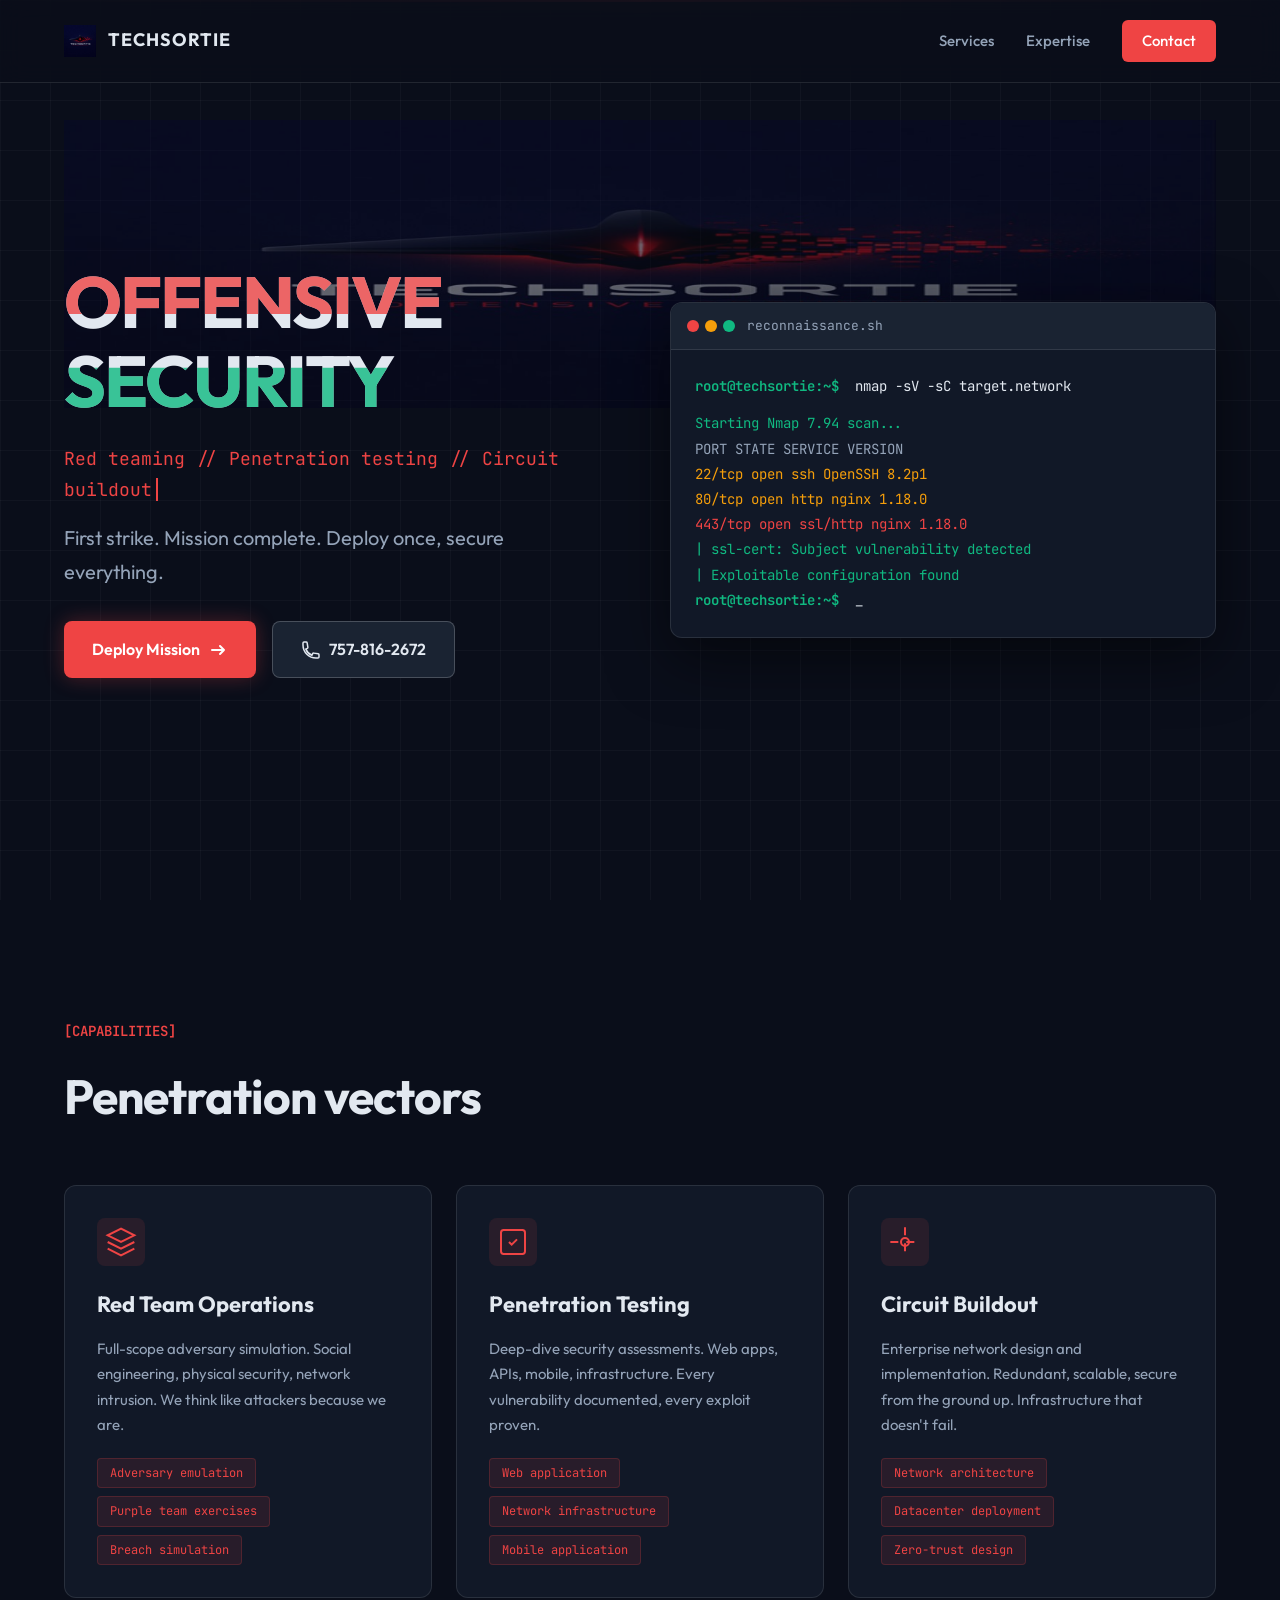
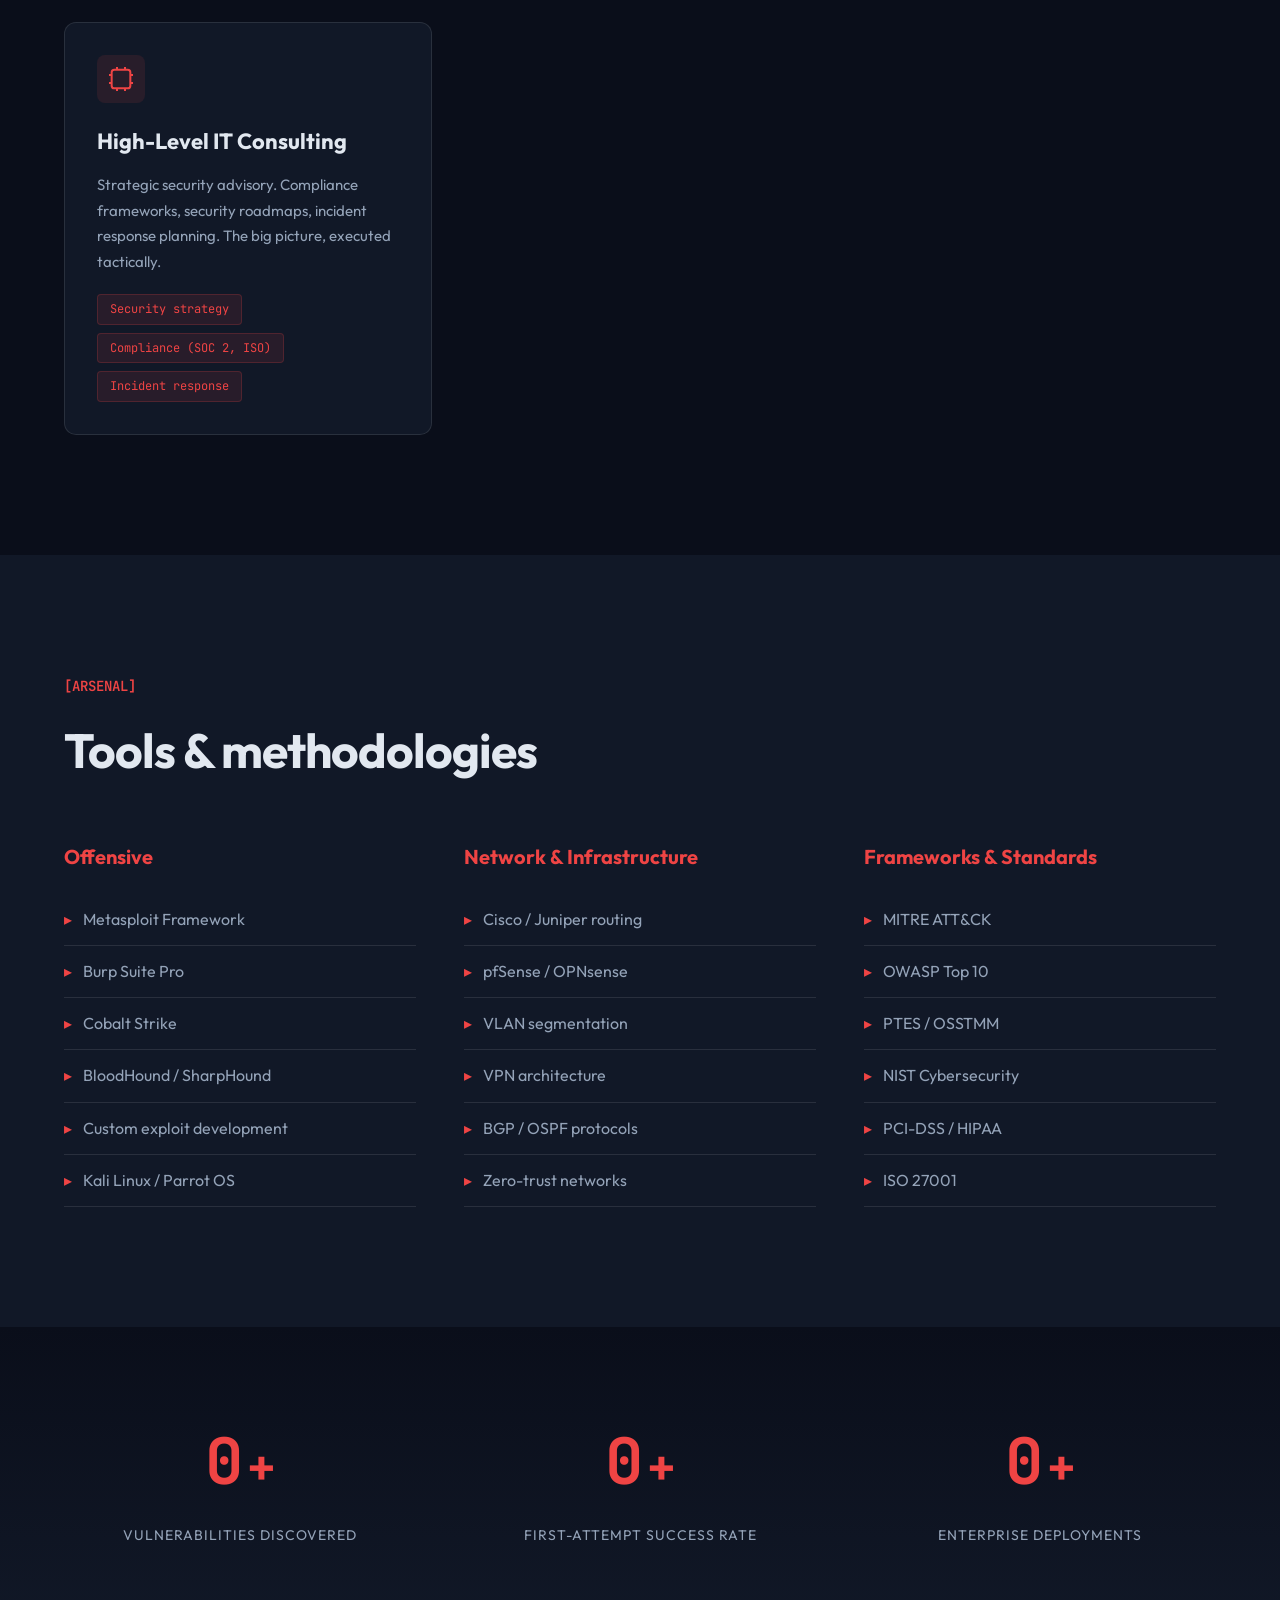
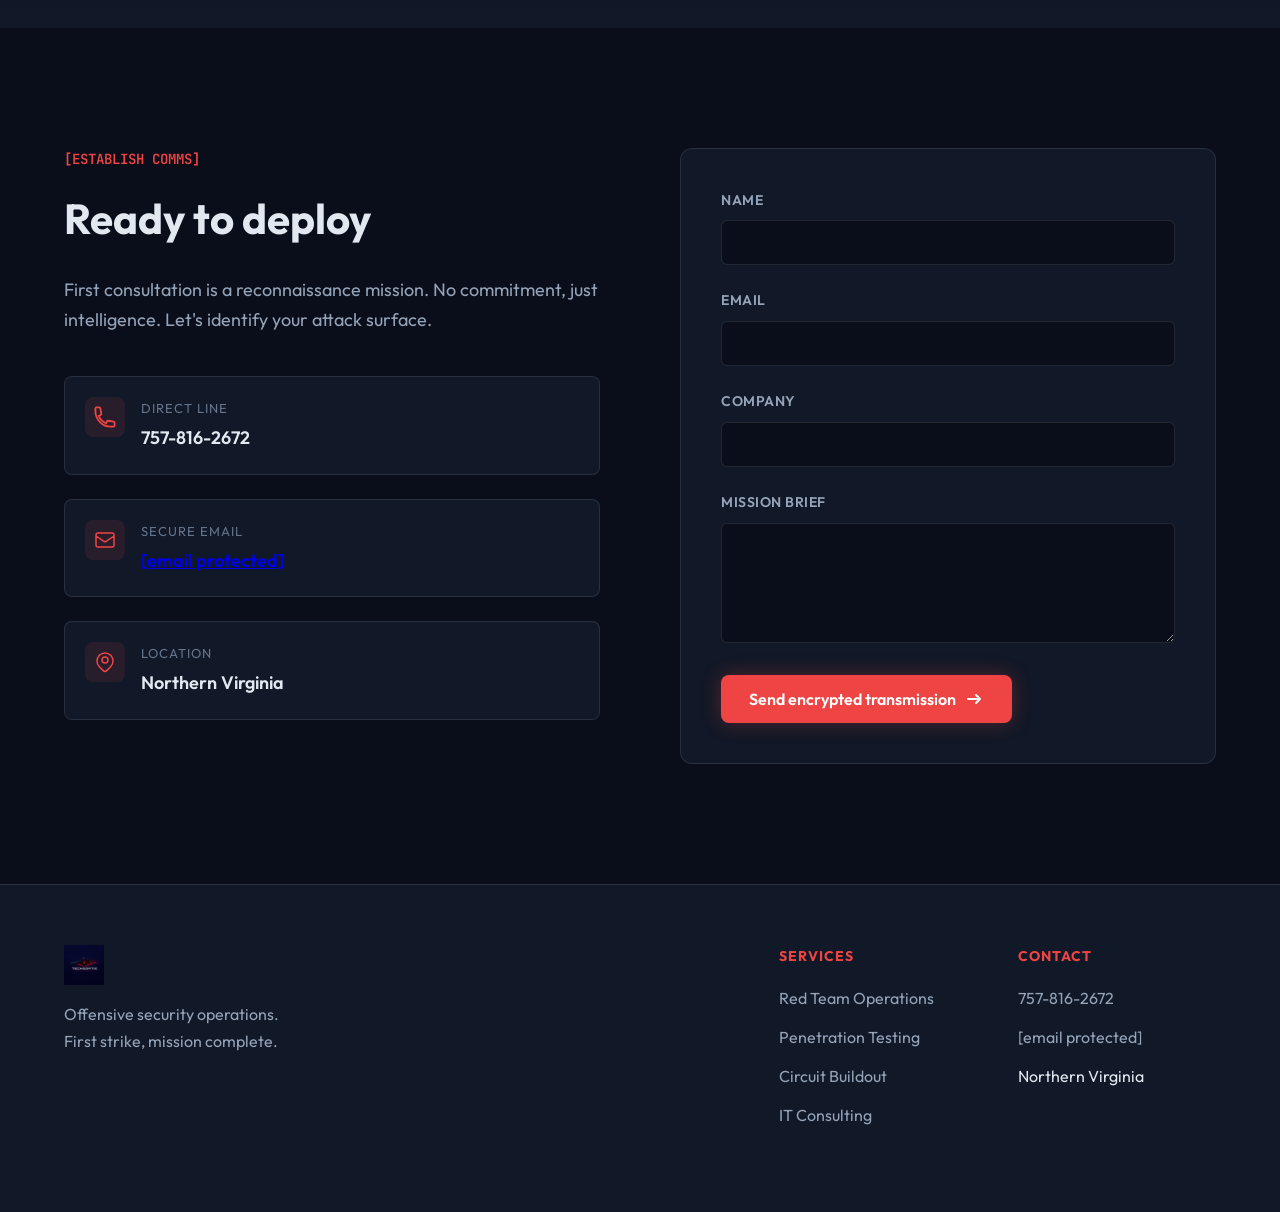
==== index.html @ ced12dd1 "Initial commit" ====
<!DOCTYPE html>
<html lang="en">
<head>
    <meta charset="UTF-8">
    <meta name="viewport" content="width=device-width, initial-scale=1.0">
    <title>TechSortie | Offensive Security & Penetration Testing</title>
    <meta name="description" content="Red teaming, penetration testing, and high-level IT security services. First strike, mission complete.">
    <link rel="icon" type="image/x-icon" href="favicon.ico">
    <link rel="preconnect" href="https://fonts.googleapis.com">
    <link rel="preconnect" href="https://fonts.gstatic.com" crossorigin>
    <link href="https://fonts.googleapis.com/css2?family=JetBrains+Mono:wght@400;500;700&family=Outfit:wght@300;400;600;700&display=swap" rel="stylesheet">
    <link rel="stylesheet" href="styles.css">
</head>
<body>
    <!-- Animated background grid -->
    <div class="grid-bg"></div>
    <div class="scan-line"></div>
    
    <!-- Navigation -->
    <nav class="nav">
        <div class="container nav-content">
            <div class="logo-wrapper">
                <img src="techsortie_profile.png" alt="TechSortie" class="logo-icon">
                <span class="logo-text">TECHSORTIE</span>
            </div>
            <div class="nav-links">
                <a href="#services">Services</a>
                <a href="#expertise">Expertise</a>
                <a href="#contact" class="cta-link">Contact</a>
            </div>
        </div>
    </nav>

    <!-- Hero Section -->
    <section class="hero">
        <div class="hero-banner">
            <img src="techsortie_banner.png" alt="TechSortie" class="banner-img">
        </div>
        <div class="container">
            <div class="hero-content">
                <div class="glitch-wrapper">
                    <h1 class="hero-title glitch" data-text="OFFENSIVE SECURITY">OFFENSIVE SECURITY</h1>
                </div>
                <p class="hero-subtitle">
                    <span class="typing-effect">Red teaming // Penetration testing // Circuit buildout</span>
                </p>
                <p class="hero-description">
                    First strike. Mission complete. Deploy once, secure everything.
                </p>
                <div class="hero-cta">
                    <a href="#contact" class="btn-primary">
                        <span>Deploy Mission</span>
                        <svg width="20" height="20" viewBox="0 0 20 20" fill="none">
                            <path d="M4 10h12m0 0l-4-4m4 4l-4 4" stroke="currentColor" stroke-width="2" stroke-linecap="round"/>
                        </svg>
                    </a>
                    <a href="tel:757-816-2672" class="btn-secondary">
                        <svg width="20" height="20" viewBox="0 0 20 20" fill="none">
                            <path d="M2 3a1 1 0 011-1h2.153a1 1 0 01.986.836l.74 4.435a1 1 0 01-.54 1.06l-1.548.773a11.037 11.037 0 006.105 6.105l.774-1.548a1 1 0 011.059-.54l4.435.74a1 1 0 01.836.986V17a1 1 0 01-1 1h-2C7.82 18 2 12.18 2 5V3z" stroke="currentColor" stroke-width="1.5"/>
                        </svg>
                        <span>757-816-2672</span>
                    </a>
                </div>
            </div>
            <div class="hero-visual">
                <div class="terminal-window">
                    <div class="terminal-header">
                        <div class="terminal-buttons">
                            <span></span><span></span><span></span>
                        </div>
                        <span class="terminal-title">reconnaissance.sh</span>
                    </div>
                    <div class="terminal-body">
                        <div class="terminal-line">
                            <span class="prompt">root@techsortie:~$</span>
                            <span class="command">nmap -sV -sC target.network</span>
                        </div>
                        <div class="terminal-output">
                            <span class="success">Starting Nmap 7.94 scan...</span><br>
                            <span>PORT     STATE SERVICE     VERSION</span><br>
                            <span class="warning">22/tcp   open  ssh         OpenSSH 8.2p1</span><br>
                            <span class="warning">80/tcp   open  http        nginx 1.18.0</span><br>
                            <span class="danger">443/tcp  open  ssl/http    nginx 1.18.0</span><br>
                            <span class="success">| ssl-cert: Subject vulnerability detected</span><br>
                            <span class="success">| Exploitable configuration found</span><br>
                            <span class="prompt">root@techsortie:~$</span>
                            <span class="command cursor">_</span>
                        </div>
                    </div>
                </div>
            </div>
        </div>
    </section>

    <!-- Services Section -->
    <section id="services" class="services">
        <div class="container">
            <div class="section-header">
                <span class="section-tag">[CAPABILITIES]</span>
                <h2>Penetration vectors</h2>
            </div>
            <div class="services-grid">
                <div class="service-card">
                    <div class="service-icon">
                        <svg width="32" height="32" viewBox="0 0 24 24" fill="none">
                            <path d="M12 2L2 7l10 5 10-5-10-5z" stroke="currentColor" stroke-width="1.5"/>
                            <path d="M2 17l10 5 10-5M2 12l10 5 10-5" stroke="currentColor" stroke-width="1.5"/>
                        </svg>
                    </div>
                    <h3>Red Team Operations</h3>
                    <p>Full-scope adversary simulation. Social engineering, physical security, network intrusion. We think like attackers because we are.</p>
                    <ul class="service-tags">
                        <li>Adversary emulation</li>
                        <li>Purple team exercises</li>
                        <li>Breach simulation</li>
                    </ul>
                </div>

                <div class="service-card">
                    <div class="service-icon">
                        <svg width="32" height="32" viewBox="0 0 24 24" fill="none">
                            <rect x="3" y="3" width="18" height="18" rx="2" stroke="currentColor" stroke-width="1.5"/>
                            <path d="M9 12l2 2 4-4" stroke="currentColor" stroke-width="1.5"/>
                        </svg>
                    </div>
                    <h3>Penetration Testing</h3>
                    <p>Deep-dive security assessments. Web apps, APIs, mobile, infrastructure. Every vulnerability documented, every exploit proven.</p>
                    <ul class="service-tags">
                        <li>Web application</li>
                        <li>Network infrastructure</li>
                        <li>Mobile application</li>
                    </ul>
                </div>

                <div class="service-card">
                    <div class="service-icon">
                        <svg width="32" height="32" viewBox="0 0 24 24" fill="none">
                            <circle cx="12" cy="12" r="3" stroke="currentColor" stroke-width="1.5"/>
                            <path d="M12 1v6m0 6v6M1 12h6m6 0h6" stroke="currentColor" stroke-width="1.5"/>
                        </svg>
                    </div>
                    <h3>Circuit Buildout</h3>
                    <p>Enterprise network design and implementation. Redundant, scalable, secure from the ground up. Infrastructure that doesn't fail.</p>
                    <ul class="service-tags">
                        <li>Network architecture</li>
                        <li>Datacenter deployment</li>
                        <li>Zero-trust design</li>
                    </ul>
                </div>

                <div class="service-card">
                    <div class="service-icon">
                        <svg width="32" height="32" viewBox="0 0 24 24" fill="none">
                            <path d="M9 3v2m6-2v2M9 19v2m6-2v2M5 9H3m2 6H3m18-6h-2m2 6h-2M7 19h10a2 2 0 002-2V7a2 2 0 00-2-2H7a2 2 0 00-2 2v10a2 2 0 002 2z" stroke="currentColor" stroke-width="1.5"/>
                        </svg>
                    </div>
                    <h3>High-Level IT Consulting</h3>
                    <p>Strategic security advisory. Compliance frameworks, security roadmaps, incident response planning. The big picture, executed tactically.</p>
                    <ul class="service-tags">
                        <li>Security strategy</li>
                        <li>Compliance (SOC 2, ISO)</li>
                        <li>Incident response</li>
                    </ul>
                </div>
            </div>
        </div>
    </section>

    <!-- Expertise Section -->
    <section id="expertise" class="expertise">
        <div class="container">
            <div class="section-header">
                <span class="section-tag">[ARSENAL]</span>
                <h2>Tools & methodologies</h2>
            </div>
            <div class="expertise-grid">
                <div class="expertise-column">
                    <h4>Offensive</h4>
                    <ul>
                        <li>Metasploit Framework</li>
                        <li>Burp Suite Pro</li>
                        <li>Cobalt Strike</li>
                        <li>BloodHound / SharpHound</li>
                        <li>Custom exploit development</li>
                        <li>Kali Linux / Parrot OS</li>
                    </ul>
                </div>
                <div class="expertise-column">
                    <h4>Network & Infrastructure</h4>
                    <ul>
                        <li>Cisco / Juniper routing</li>
                        <li>pfSense / OPNsense</li>
                        <li>VLAN segmentation</li>
                        <li>VPN architecture</li>
                        <li>BGP / OSPF protocols</li>
                        <li>Zero-trust networks</li>
                    </ul>
                </div>
                <div class="expertise-column">
                    <h4>Frameworks & Standards</h4>
                    <ul>
                        <li>MITRE ATT&CK</li>
                        <li>OWASP Top 10</li>
                        <li>PTES / OSSTMM</li>
                        <li>NIST Cybersecurity</li>
                        <li>PCI-DSS / HIPAA</li>
                        <li>ISO 27001</li>
                    </ul>
                </div>
            </div>
        </div>
    </section>

    <!-- Stats Section -->
    <section class="stats">
        <div class="container">
            <div class="stats-grid">
                <div class="stat-item">
                    <div class="stat-number" data-target="500">0</div>
                    <div class="stat-label">Vulnerabilities discovered</div>
                </div>
                <div class="stat-item">
                    <div class="stat-number" data-target="98">0</div>
                    <div class="stat-label">First-attempt success rate</div>
                </div>
                <div class="stat-item">
                    <div class="stat-number" data-target="50">0</div>
                    <div class="stat-label">Enterprise deployments</div>
                </div>
            </div>
        </div>
    </section>

    <!-- Contact Section -->
    <section id="contact" class="contact">
        <div class="container">
            <div class="contact-content">
                <div class="contact-info">
                    <span class="section-tag">[ESTABLISH COMMS]</span>
                    <h2>Ready to deploy</h2>
                    <p>First consultation is a reconnaissance mission. No commitment, just intelligence. Let's identify your attack surface.</p>
                    
                    <div class="contact-methods">
                        <a href="tel:757-816-2672" class="contact-method">
                            <div class="method-icon">
                                <svg width="24" height="24" viewBox="0 0 20 20" fill="none">
                                    <path d="M2 3a1 1 0 011-1h2.153a1 1 0 01.986.836l.74 4.435a1 1 0 01-.54 1.06l-1.548.773a11.037 11.037 0 006.105 6.105l.774-1.548a1 1 0 011.059-.54l4.435.74a1 1 0 01.836.986V17a1 1 0 01-1 1h-2C7.82 18 2 12.18 2 5V3z" stroke="currentColor" stroke-width="1.5"/>
                                </svg>
                            </div>
                            <div>
                                <div class="method-label">Direct line</div>
                                <div class="method-value">757-816-2672</div>
                            </div>
                        </a>

                        <div class="contact-method">
                            <div class="method-icon">
                                <svg width="24" height="24" viewBox="0 0 24 24" fill="none">
                                    <path d="M3 8l7.89 5.26a2 2 0 002.22 0L21 8M5 19h14a2 2 0 002-2V7a2 2 0 00-2-2H5a2 2 0 00-2 2v10a2 2 0 002 2z" stroke="currentColor" stroke-width="1.5"/>
                                </svg>
                            </div>
                            <div>
                                <div class="method-label">Secure email</div>
                                <div class="method-value"><a href="/cdn-cgi/l/email-protection" class="__cf_email__" data-cfemail="6b000e0505122b1f0e08031804191f020e45080406">[email&#160;protected]</a></div>
                            </div>
                        </div>

                        <div class="contact-method">
                            <div class="method-icon">
                                <svg width="24" height="24" viewBox="0 0 24 24" fill="none">
                                    <path d="M17.657 16.657L13.414 20.9a1.998 1.998 0 01-2.827 0l-4.244-4.243a8 8 0 1111.314 0z" stroke="currentColor" stroke-width="1.5"/>
                                    <circle cx="12" cy="10" r="3" stroke="currentColor" stroke-width="1.5"/>
                                </svg>
                            </div>
                            <div>
                                <div class="method-label">Location</div>
                                <div class="method-value">Northern Virginia</div>
                            </div>
                        </div>
                    </div>
                </div>

                <div class="contact-form">
                    <form id="contactForm">
                        <div class="form-group">
                            <label for="name">Name</label>
                            <input type="text" id="name" name="name" required>
                        </div>
                        <div class="form-group">
                            <label for="email">Email</label>
                            <input type="email" id="email" name="email" required>
                        </div>
                        <div class="form-group">
                            <label for="company">Company</label>
                            <input type="text" id="company" name="company">
                        </div>
                        <div class="form-group">
                            <label for="message">Mission brief</label>
                            <textarea id="message" name="message" rows="4" required></textarea>
                        </div>
                        <button type="submit" class="btn-primary">
                            <span>Send encrypted transmission</span>
                            <svg width="20" height="20" viewBox="0 0 20 20" fill="none">
                                <path d="M4 10h12m0 0l-4-4m4 4l-4 4" stroke="currentColor" stroke-width="2" stroke-linecap="round"/>
                            </svg>
                        </button>
                    </form>
                </div>
            </div>
        </div>
    </section>

    <!-- Footer -->
    <footer class="footer">
        <div class="container">
            <div class="footer-content">
                <div class="footer-brand">
                    <img src="techsortie_profile.png" alt="TechSortie" class="footer-logo">
                    <p>Offensive security operations.<br>First strike, mission complete.</p>
                </div>
                <div class="footer-links">
                    <div class="footer-column">
                        <h4>Services</h4>
                        <ul>
                            <li><a href="#services">Red Team Operations</a></li>
                            <li><a href="#services">Penetration Testing</a></li>
                            <li><a href="#services">Circuit Buildout</a></li>
                            <li><a href="#services">IT Consulting</a></li>
                        </ul>
                    </div>
                    <div class="footer-column">
                        <h4>Contact</h4>
                        <ul>
                            <li><a href="tel:757-816-2672">757-816-2672</a></li>
                            <li><a href="/cdn-cgi/l/email-protection#3e555b5050477e4a5b5d564d514c4a575b105d5153"><span class="__cf_email__" data-cfemail="600b050e0e192014050308130f121409054e030f0d">[email&#160;protected]</span></a></li>
                            <li>Northern Virginia</li>
                        </ul>
                    </div>
                </div>
            </div>
            <div class="footer-bottom"
---- styles.css ----
:root {
    --color-bg-primary: #0a0e1a;
    --color-bg-secondary: #111827;
    --color-bg-tertiary: #1a2332;
    
    --color-text-primary: #e2e8f0;
    --color-text-secondary: #94a3b8;
    --color-text-muted: #64748b;
    
    --color-accent: #ef4444;
    --color-accent-bright: #ff5555;
    --color-success: #10b981;
    --color-warning: #f59e0b;
    
    --color-border: rgba(255, 255, 255, 0.1);
    --color-border-bright: rgba(255, 255, 255, 0.2);
    
    --font-sans: 'Outfit', sans-serif;
    --font-mono: 'JetBrains Mono', monospace;
    
    --timing-fast: 0.2s;
    --timing-normal: 0.3s;
    --timing-slow: 0.5s;
}

* {
    margin: 0;
    padding: 0;
    box-sizing: border-box;
}

html {
    scroll-behavior: smooth;
}

body {
    font-family: var(--font-sans);
    background: var(--color-bg-primary);
    color: var(--color-text-primary);
    line-height: 1.7;
    overflow-x: hidden;
    position: relative;
}

/* Animated Background Grid */
.grid-bg {
    position: fixed;
    top: 0;
    left: 0;
    width: 100%;
    height: 100%;
    background-image: 
        linear-gradient(rgba(255, 255, 255, 0.03) 1px, transparent 1px),
        linear-gradient(90deg, rgba(255, 255, 255, 0.03) 1px, transparent 1px);
    background-size: 50px 50px;
    pointer-events: none;
    z-index: 0;
    animation: gridScroll 20s linear infinite;
}

@keyframes gridScroll {
    0% {
        transform: translateY(0);
    }
    100% {
        transform: translateY(50px);
    }
}

.scan-line {
    position: fixed;
    top: 0;
    left: 0;
    width: 100%;
    height: 2px;
    background: linear-gradient(90deg, transparent, var(--color-accent), transparent);
    pointer-events: none;
    z-index: 100;
    animation: scanMove 3s ease-in-out infinite;
    opacity: 0.5;
}

@keyframes scanMove {
    0%, 100% {
        transform: translateY(0);
        opacity: 0;
    }
    50% {
        opacity: 0.5;
    }
    100% {
        transform: translateY(100vh);
    }
}

.container {
    max-width: 1200px;
    margin: 0 auto;
    padding: 0 24px;
    position: relative;
    z-index: 1;
}

/* Navigation */
.nav {
    position: fixed;
    top: 0;
    left: 0;
    right: 0;
    background: rgba(10, 14, 26, 0.8);
    backdrop-filter: blur(12px);
    border-bottom: 1px solid var(--color-border);
    z-index: 1000;
    transition: all var(--timing-normal);
}

.nav-content {
    display: flex;
    justify-content: space-between;
    align-items: center;
    padding: 20px 24px;
}

.logo-wrapper {
    display: flex;
    align-items: center;
    gap: 12px;
}

.logo-icon {
    width: 32px;
    height: 32px;
}

.logo-text {
    font-weight: 700;
    font-size: 18px;
    letter-spacing: 1px;
    color: var(--color-text-primary);
}

.nav-links {
    display: flex;
    gap: 32px;
    align-items: center;
}

.nav-links a {
    color: var(--color-text-secondary);
    text-decoration: none;
    font-size: 15px;
    font-weight: 500;
    transition: color var(--timing-fast);
    position: relative;
}

.nav-links a::after {
    content: '';
    position: absolute;
    bottom: -4px;
    left: 0;
    width: 0;
    height: 2px;
    background: var(--color-accent);
    transition: width var(--timing-normal);
}

.nav-links a:hover {
    color: var(--color-text-primary);
}

.nav-links a:hover::after {
    width: 100%;
}

.nav-links .cta-link {
    background: var(--color-accent);
    color: white;
    padding: 8px 20px;
    border-radius: 6px;
    transition: all var(--timing-fast);
}

.nav-links .cta-link::after {
    display: none;
}

.nav-links .cta-link:hover {
    background: var(--color-accent-bright);
    transform: translateY(-2px);
    box-shadow: 0 4px 12px rgba(239, 68, 68, 0.3);
}

/* Hero Section */
.hero {
    min-height: 100vh;
    display: flex;
    align-items: center;
    padding: 120px 0 80px;
    position: relative;
}

.hero-banner {
    position: absolute;
    top: 120px;
    left: 50%;
    transform: translateX(-50%);
    width: 90%;
    max-width: 1400px;
    z-index: 0;
    opacity: 0.4;
    pointer-events: none;
}

.banner-img {
    width: 100%;
    height: auto;
    animation: bannerGlow 3s ease-in-out infinite alternate;
}

@keyframes bannerGlow {
    0% {
        filter: drop-shadow(0 0 20px rgba(239, 68, 68, 0.3));
    }
    100% {
        filter: drop-shadow(0 0 40px rgba(239, 68, 68, 0.5));
    }
}

.hero .container {
    position: relative;
    z-index: 1;
}

.hero .container {
    display: grid;
    grid-template-columns: 1fr 1fr;
    gap: 60px;
    align-items: center;
}

.glitch-wrapper {
    margin-bottom: 24px;
}

.hero-title {
    font-size: 72px;
    font-weight: 700;
    line-height: 1.1;
    letter-spacing: -2px;
    margin: 0;
}

.glitch {
    position: relative;
    animation: glitch 3s infinite;
}

.glitch::before,
.glitch::after {
    content: attr(data-text);
    position: absolute;
    top: 0;
    left: 0;
    width: 100%;
    height: 100%;
    opacity: 0.8;
}

.glitch::before {
    color: var(--color-accent);
    animation: glitchTop 1.5s infinite;
    clip-path: polygon(0 0, 100% 0, 100% 33%, 0 33%);
}

.glitch::after {
    color: var(--color-success);
    animation: glitchBottom 1.3s infinite;
    clip-path: polygon(0 67%, 100% 67%, 100% 100%, 0 100%);
}

@keyframes glitchTop {
    0%, 100% {
        transform: translate(0);
    }
    20% {
        transform: translate(-2px, 2px);
    }
    40% {
        transform: translate(-2px, -2px);
    }
    60% {
        transform: translate(2px, 2px);
    }
    80% {
        transform: translate(2px, -2px);
    }
}

@keyframes glitchBottom {
    0%, 100% {
        transform: translate(0);
    }
    20% {
        transform: translate(2px, 0);
    }
    40% {
        transform: translate(-2px, 0);
    }
    60% {
        transform: translate(2px, 0);
    }
    80% {
        transform: translate(-2px, 0);
    }
}

.hero-subtitle {
    font-family: var(--font-mono);
    font-size: 18px;
    color: var(--color-accent);
    margin-bottom: 16px;
}

.typing-effect {
    border-right: 2px solid var(--color-accent);
    padding-right: 4px;
    animation: blink 1s step-end infinite;
}

@keyframes blink {
    50% {
        border-color: transparent;
    }
}

.hero-description {
    font-size: 20px;
    color: var(--color-text-secondary);
    margin-bottom: 32px;
    max-width: 500px;
}

.hero-cta {
    display: flex;
    gap: 16px;
    flex-wrap: wrap;
}

.btn-primary,
.btn-secondary {
    display: inline-flex;
    align-items: center;
    gap: 8px;
    padding: 14px 28px;
    border-radius: 8px;
    font-weight: 600;
    font-size: 16px;
    text-decoration: none;
    transition: all var(--timing-normal);
    border: none;
    cursor: pointer;
    font-family: var(--font-sans);
}

.btn-primary {
    background: var(--color-accent);
    color: white;
    box-shadow: 0 0 20px rgba(239, 68, 68, 0.3);
}

.btn-primary:hover {
    background: var(--color-accent-bright);
    transform: translateY(-2px);
    box-shadow: 0 8px 24px rgba(239, 68, 68, 0.4);
}

.btn-secondary {
    background: var(--color-bg-tertiary);
    color: var(--color-text-primary);
    border: 1px solid var(--color-border-bright);
}

.btn-secondary:hover {
    background: var(--color-bg-secondary);
    border-color: var(--color-accent);
    transform: translateY(-2px);
}

/* Terminal Window */
.terminal-window {
    background: var(--color-bg-secondary);
    border: 1px solid var(--color-border);
    border-radius: 12px;
    overflow: hidden;
    box-shadow: 0 20px 60px rgba(0, 0, 0, 0.5);
    animation: floatTerminal 6s ease-in-out infinite;
}

@keyframes floatTerminal {
    0%, 100% {
        transform: translateY(0);
    }
    50% {
        transform: translateY(-10px);
    }
}

.terminal-header {
    background: var(--color-bg-tertiary);
    padding: 12px 16px;
    display: flex;
    align-items: center;
    gap: 12px;
    border-bottom: 1px solid var(--color-border);
}

.terminal-buttons {
    display: flex;
    gap: 6px;
}

.terminal-buttons span {
    width: 12px;
    height: 12px;
    border-radius: 50%;
    background: var(--color-text-muted);
}

.terminal-buttons span:nth-child(1) {
    background: var(--color-accent);
}

.terminal-buttons span:nth-child(2) {
    background: var(--color-warning);
}

.terminal-buttons span:nth-child(3) {
    background: var(--color-success);
}

.terminal-title {
    font-family: var(--font-mono);
    font-size: 13px;
    color: var(--color-text-secondary);
}

.terminal-body {
    padding: 24px;
    font-family: var(--font-mono);
    font-size: 14px;
    line-height: 1.8;
}

.terminal-line {
    margin-bottom: 12px;
}

.prompt {
    color: var(--color-success);
    font-weight: 600;
}

.command {
    color: var(--color-text-primary);
    margin-left: 8px;
}

.terminal-output {
    margin-top: 12px;
    color: var(--color-text-secondary);
}

.terminal-output .success {
    color: var(--color-success);
}

.terminal-output .warning {
    color: var(--color-warning);
}

.terminal-output .danger {
    color: var(--color-accent);
}

.cursor {
    animation: blink 1s step-end infinite;
}

/* Section Styling */
.section-header {
    margin-bottom: 48px;
}

.section-tag {
    font-family: var(--font-mono);
    font-size: 14px;
    color: var(--color-accent);
    font-weight: 600;
    margin-bottom: 12px;
    display: block;
}

.section-header h2 {
    font-size: 48px;
    font-weight: 700;
    letter-spacing: -1px;
}

/* Services Section */
.services {
    padding: 120px 0;
    position: relative;
}

.services-grid {
    display: grid;
    grid-template-columns: repeat(auto-fit, minmax(280px, 1fr));
    gap: 24px;
}

.service-card {
    background: var(--color-bg-secondary);
    border: 1px solid var(--color-border);
    border-radius: 12px;
    padding: 32px;
    transition: all var(--timing-normal);
    position: relative;
    overflow: hidden;
}

.service-card::before {
    content: '';
    position: absolute;
    top: 0;
    left: 0;
    width: 100%;
    height: 2px;
    background: linear-gradient(90deg, var(--color-accent), transparent);
    transform: scaleX(0);
    transform-origin: left;
    transition: transform var(--timing-normal);
}

.service-card:hover {
    border-color: var(--color-accent);
    transform: translateY(-4px);
    box-shadow: 0 12px 32px rgba(239, 68, 68, 0.2);
}

.service-card:hover::before {
    transform: scaleX(1);
}

.service-icon {
    width: 48px;
    height: 48px;
    background: rgba(239, 68, 68, 0.1);
    border-radius: 8px;
    display: flex;
    align-items: center;
    justify-content: center;
    margin-bottom: 20px;
}

.service-icon svg {
    color: var(--color-accent);
}

.service-card h3 {
    font-size: 22px;
    font-weight: 700;
    margin-bottom: 12px;
}

.service-card p {
    color: var(--color-text-secondary);
    margin-bottom: 20px;
    font-size: 15px;
}

.service-tags {
    list-style: none;
    display: flex;
    flex-wrap: wrap;
    gap: 8px;
}

.service-tags li {
    font-family: var(--font-mono);
    font-size: 12px;
    color: var(--color-accent);
    background: rgba(239, 68, 68, 0.1);
    padding: 4px 12px;
    border-radius: 4px;
    border: 1px solid rgba(239, 68, 68, 0.2);
}

/* Expertise Section */
.expertise {
    padding: 120px 0;
    background: var(--color-bg-secondary);
}

.expertise-grid {
    display: grid;
    grid-template-columns: repeat(auto-fit, minmax(300px, 1fr));
    gap: 48px;
}

.expertise-column h4 {
    font-size: 20px;
    font-weight: 700;
    margin-bottom: 20px;
    color: var(--color-accent);
}

.expertise-column ul {
    list-style: none;
}

.expertise-column li {
    padding: 12px 0;
    border-bottom: 1px solid var(--color-border);
    color: var(--color-text-secondary);
    transition: color var(--timing-fast);
    cursor: default;
}

.expertise-column li:hover {
    color: var(--color-text-primary);
}

.expertise-column li::before {
    content: '▸ ';
    color: var(--color-accent);
    margin-right: 8px;
}

/* Stats Section */
.stats {
    padding: 80px 0;
    background: linear-gradient(180deg, var(--color-bg-primary) 0%, var(--color-bg-secondary) 100%);
}

.stats-grid {
    display: grid;
    grid-template-columns: repeat(auto-fit, minmax(250px, 1fr));
    gap: 48px;
    text-align: center;
}

.stat-number {
    font-size: 64px;
    font-weight: 700;
    color: var(--color-accent);
    margin-bottom: 8px;
    font-family: var(--font-mono);
}

.stat-number::after {
    content: '+';
    font-size: 48px;
    margin-left: 4px;
}

.stat-label {
    font-size: 16px;
    color: var(--color-text-secondary);
    text-transform: uppercase;
    letter-spacing: 1px;
    font-size: 14px;
}

/* Contact Section */
.contact {
    padding: 120px 0;
}

.contact-content {
    display: grid;
    grid-template-columns: 1fr 1fr;
    gap: 80px;
    align-items: start;
}

.contact-info h2 {
    font-size: 42px;
    font-weight: 700;
    margin-bottom: 20px;
}

.contact-info p {
    color: var(--color-text-secondary);
    font-size: 18px;
    margin-bottom: 40px;
    line-height: 1.7;
}

.contact-methods {
    display: flex;
    flex-direction: column;
    gap: 24px;
}

.contact-method {
    display: flex;
    gap: 16px;
    align-items: start;
    padding: 20px;
    background: var(--color-bg-secondary);
    border: 1px solid var(--color-border);
    border-radius: 8px;
    text-decoration: none;
    color: inherit;
    transition: all var(--timing-normal);
}

.contact-method:hover {
    border-color: var(--color-accent);
    transform: translateX(4px);
}

.method-icon {
    width: 40px;
    height: 40px;
    background: rgba(239, 68, 68, 0.1);
    border-radius: 8px;
    display: flex;
    align-items: center;
    justify-content: center;
    flex-shrink: 0;
}

.method-icon svg {
    color: var(--color-accent);
}

.method-label {
    font-size: 13px;
    color: var(--color-text-muted);
    text-transform: uppercase;
    letter-spacing: 1px;
    margin-bottom: 4px;
}

.method-value {
    font-size: 18px;
    font-weight: 600;
    color: var(--color-text-primary);
}

/* Contact Form */
.contact-form {
    background: var(--color-bg-secondary);
    border: 1px solid var(--color-border);
    border-radius: 12px;
    padding: 40px;
}

.form-group {
    margin-bottom: 24px;
}

.form-group label {
    display: block;
    font-size: 14px;
    font-weight: 600;
    color: var(--color-text-secondary);
    margin-bottom: 8px;
    text-transform: uppercase;
    letter-spacing: 0.5px;
}

.form-group input,
.form-group textarea {
    width: 100%;
    background: var(--color-bg-primary);
    border: 1px solid var(--color-border);
    border-radius: 6px;
    padding: 12px 16px;
    color: var(--color-text-primary);
    font-family: var(--font-sans);
    font-size: 15px;
    transition: all var(--timing-fast);
}

.form-group input:focus,
.form-group textarea:focus {
    outline: none;
    border-color: var(--color-accent);
    box-shadow: 0 0 0 3px rgba(239, 68, 68, 0.1);
}

.form-group textarea {
    resize: vertical;
    min-height: 120px;
}

/* Footer */
.footer {
    background: var(--color-bg-secondary);
    border-top: 1px solid var(--color-border);
    padding: 60px 0 30px;
}

.footer-content {
    display: grid;
    grid-template-columns: 1.5fr 1fr;
    gap: 60px;
    margin-bottom: 40px;
}

.footer-brand {
    display: flex;
    flex-direction: column;
    gap: 16px;
}

.footer-logo {
    width: 40px;
    height: 40px;
}

.footer-brand p {
    color: var(--color-text-secondary);
    line-height: 1.7;
}

.footer-links {
    display: grid;
    grid-template-columns: 1fr 1fr;
    gap: 40px;
}

.footer-column h4 {
    font-size: 14px;
    font-weight: 700;
    text-transform: uppercase;
    letter-spacing: 1px;
    color: var(--color-accent);
    margin-bottom: 16px;
}

.footer-column ul {
    list-style: none;
}

.footer-column li {
    margin-bottom: 12px;
}

.footer-column a {
    color: var(--color-text-secondary);
    text-decoration: none;
    transition: color var(--timing-fast);
}

.footer-column a:hover {
    color: var(--color-text-primary);
}

.footer-bottom {
    border-top: 1px solid var(--color-border);
    padding-top: 24px;
    display: flex;
    justify-content: space-between;
    align-items: center;
    color: var(--color-text-muted);
    font-size: 14px;
}

.footer-signature {
    font-family: var(--font-mono);
    font-size: 13px;
}

/* Responsive Design */
@media (max-width: 968px) {
    .hero-banner {
        opacity: 0.25;
        top: 100px;
    }
    
    .hero .container {
        grid-template-columns: 1fr;
        gap: 40px;
    }
    
    .hero-visual {
        order: -1;
    }
    
    .hero-title {
        font-size: 56px;
    }
    
    .contact-content {
        grid-template-columns: 1fr;
        gap: 48px;
    }
    
    .footer-content {
        grid-template-columns: 1fr;
        gap: 40px;
    }
}

@media (max-width: 768px) {
    .nav-links {
        gap: 20px;
    }
    
    .nav-links a {
        font-size: 14px;
    }
    
    .hero {
        padding: 100px 0 60px;
    }
    
    .hero-title {
        font-size: 42px;
    }
    
    .section-header h2 {
        font-size: 36px;
    }
    
    .services {
        padding: 80px 0;
    }
    
    .expertise {
        padding: 80px 0;
    }
    
    .contact {
        padding: 80px 0;
    }
    
    .footer-bottom {
        flex-direction: column;
        gap: 12px;
        text-align: center;
    }
}

@media (max-width: 480px) {
    .hero-cta {
        flex-direction: column;
        width: 100%;
    }
    
    .btn-primary,
    .btn-secondary {
        width: 100%;
        justify-content: center;
    }
    
    .nav-content {
        flex-direction: column;
        gap: 16px;
    }
    
    .terminal-body {
        font-size: 12px;
        padding: 16px;
    }
}
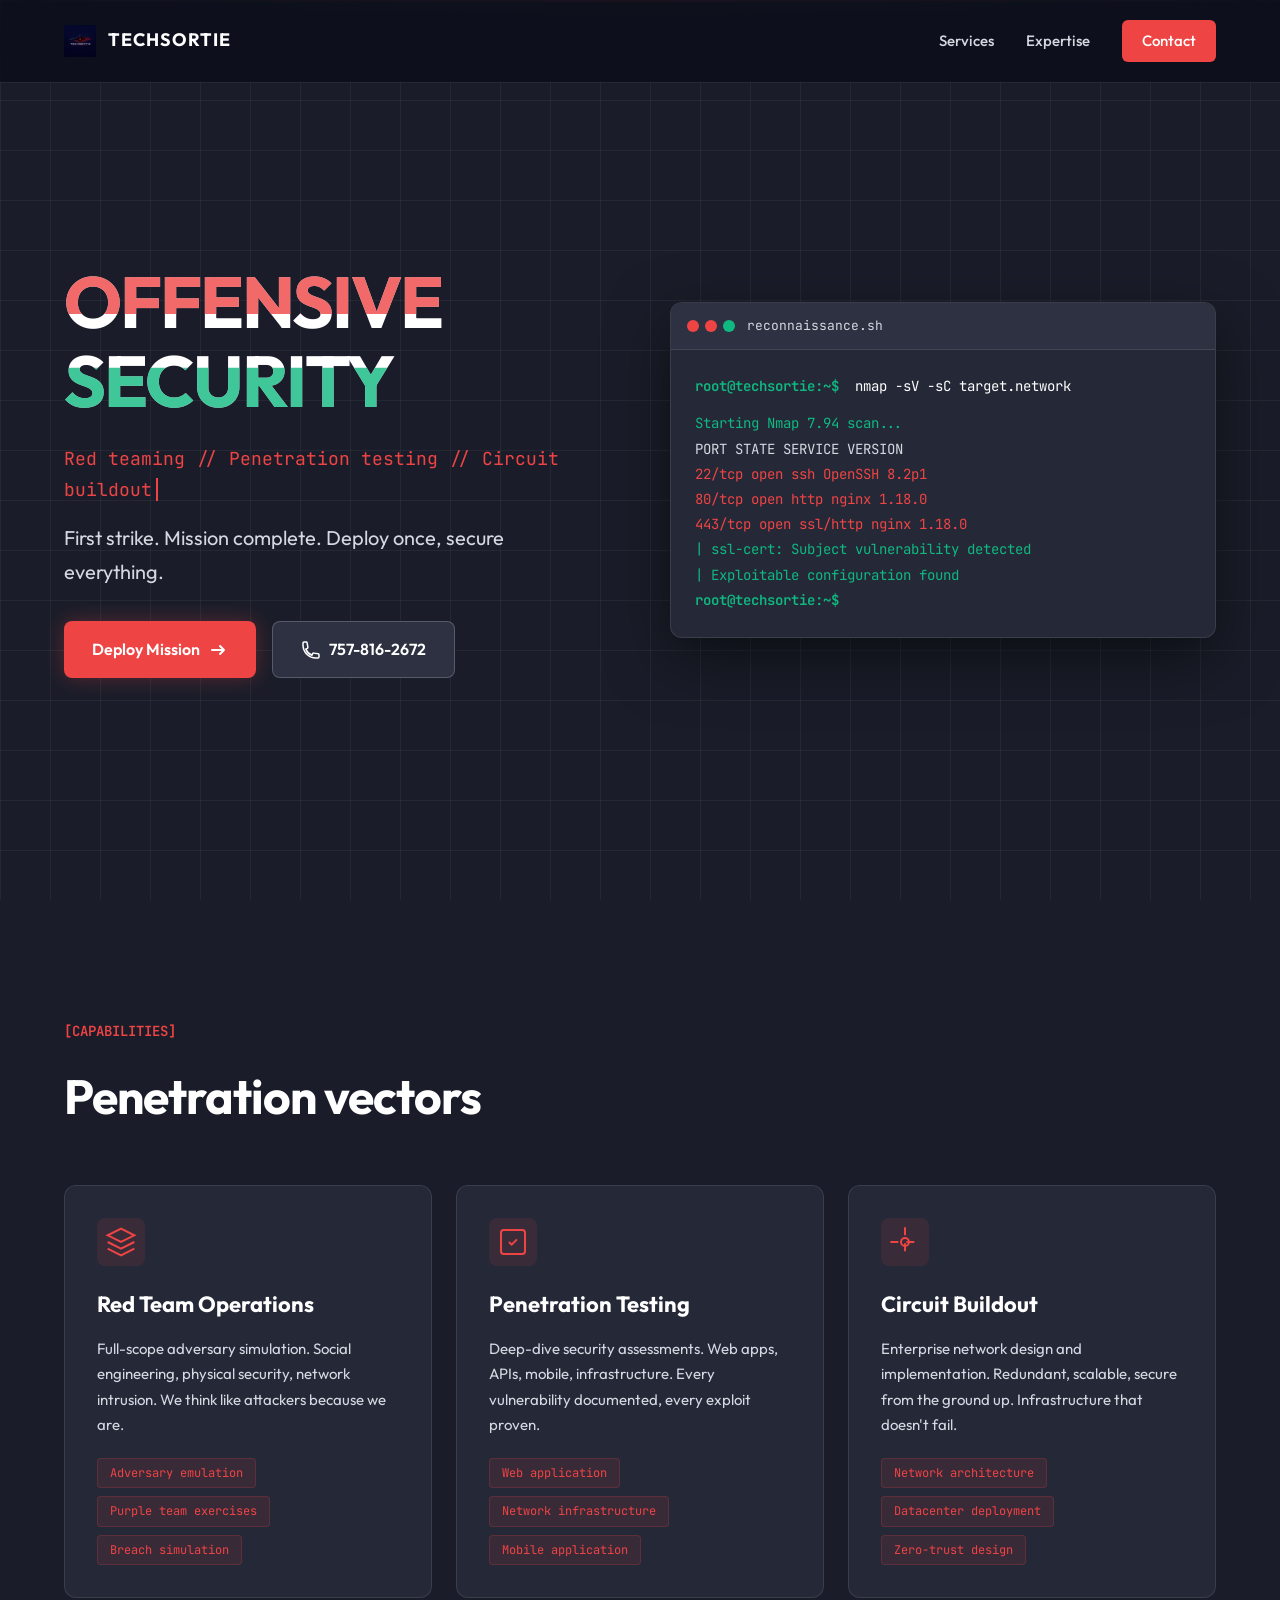
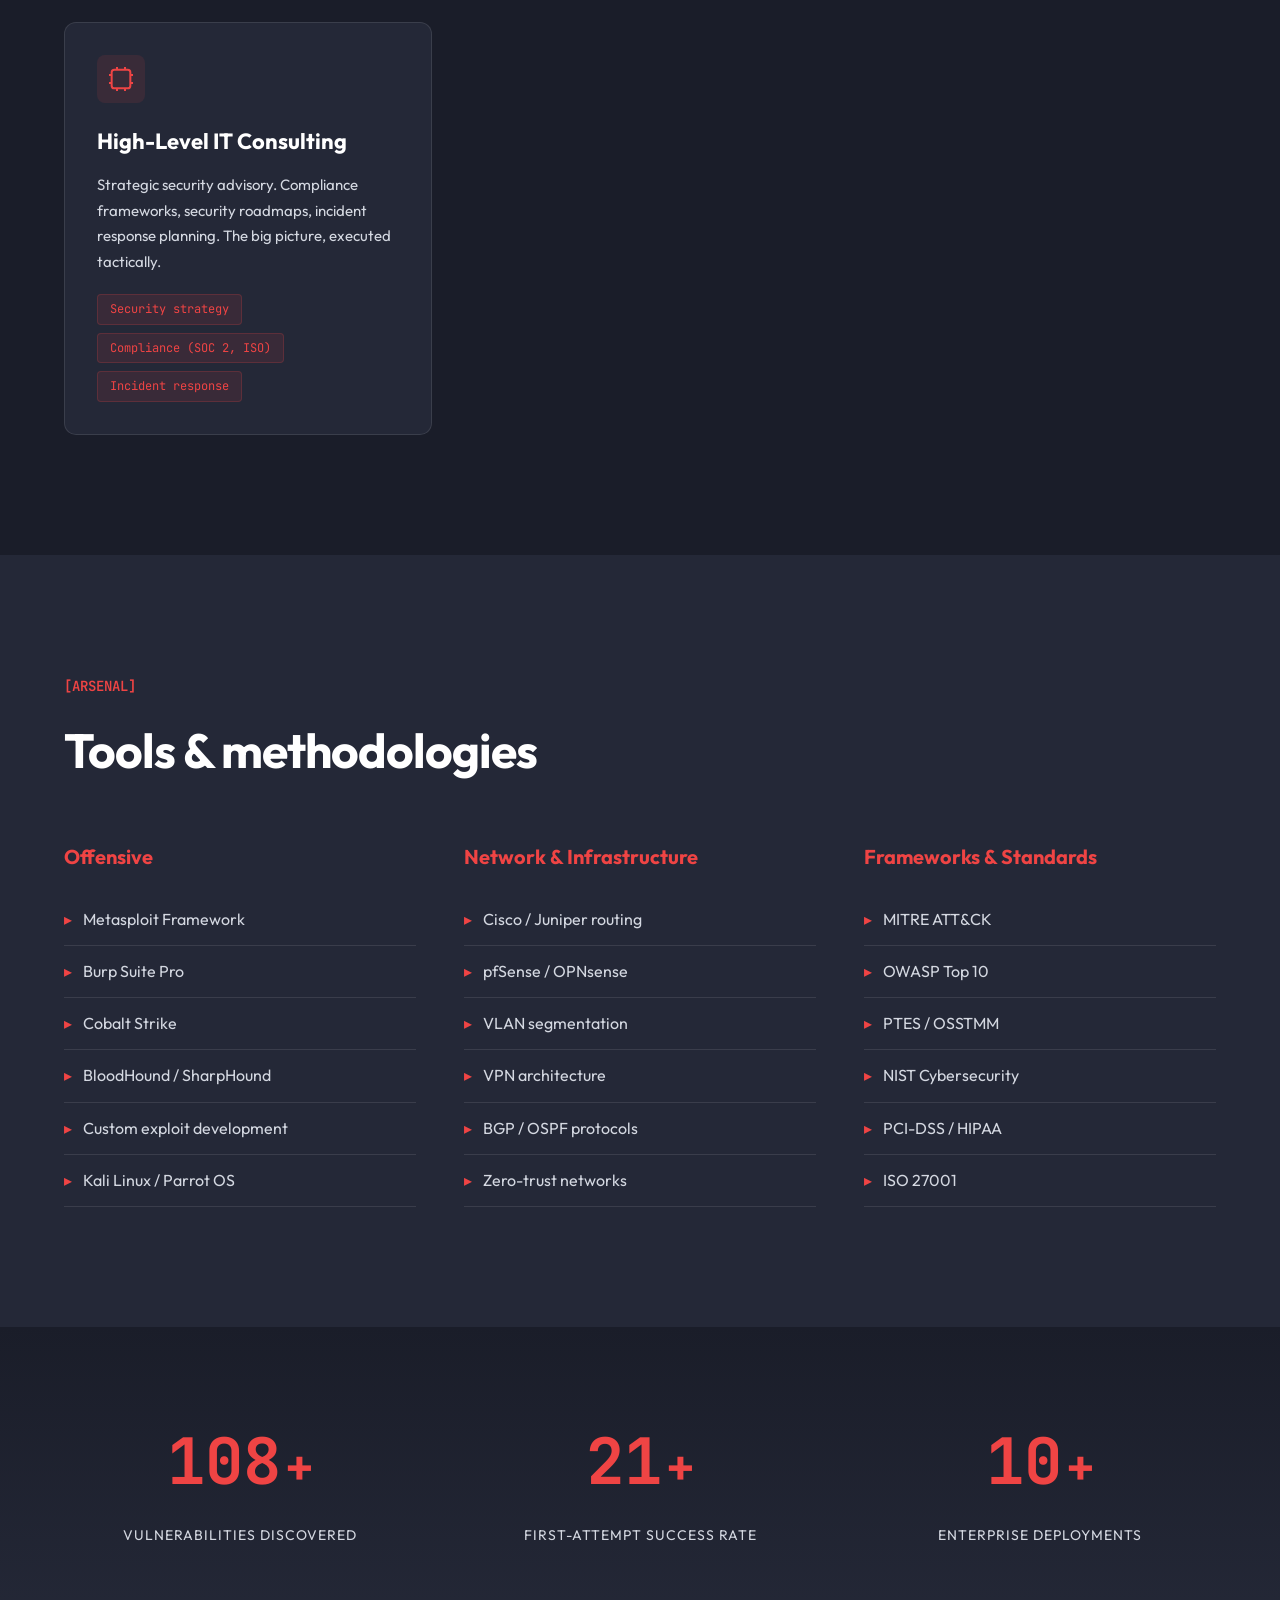
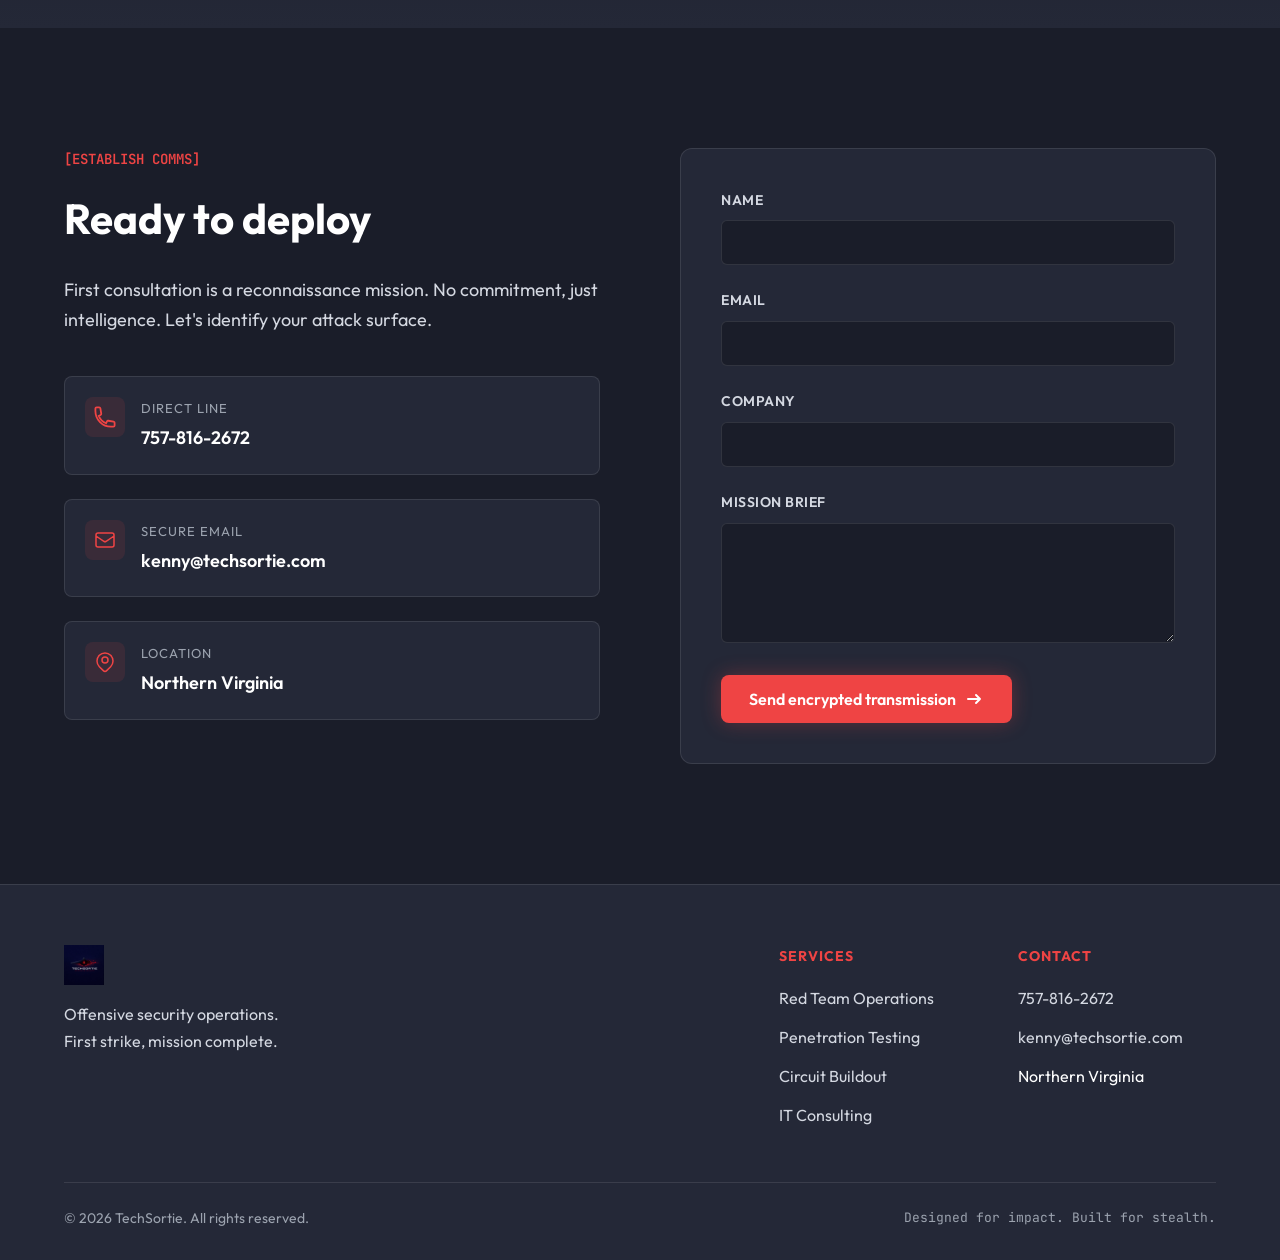
==== commit 526fd172: "Lighten color scheme - more white with red/blue accents, fix stretched logo" ====
--- a/index.html
+++ b/index.html
@@ -33,9 +33,6 @@
 
     <!-- Hero Section -->
     <section class="hero">
-        <div class="hero-banner">
-            <img src="techsortie_banner.png" alt="TechSortie" class="banner-img">
-        </div>
         <div class="container">
             <div class="hero-content">
                 <div class="glitch-wrapper">
@@ -261,7 +258,7 @@
                             </div>
                             <div>
                                 <div class="method-label">Secure email</div>
-                                <div class="method-value"><a href="/cdn-cgi/l/email-protection" class="__cf_email__" data-cfemail="6b000e0505122b1f0e08031804191f020e45080406">[email&#160;protected]</a></div>
+                                <div class="method-value">kenny@techsortie.com</div>
                             </div>
                         </div>
 
@@ -332,10 +329,19 @@
                         <h4>Contact</h4>
                         <ul>
                             <li><a href="tel:757-816-2672">757-816-2672</a></li>
-                            <li><a href="/cdn-cgi/l/email-protection#3e555b5050477e4a5b5d564d514c4a575b105d5153"><span class="__cf_email__" data-cfemail="600b050e0e192014050308130f121409054e030f0d">[email&#160;protected]</span></a></li>
+                            <li><a href="mailto:kenny@techsortie.com">kenny@techsortie.com</a></li>
                             <li>Northern Virginia</li>
                         </ul>
                     </div>
                 </div>
             </div>
-            <div class="footer-bottom"+            <div class="footer-bottom">
+                <p>&copy; 2026 TechSortie. All rights reserved.</p>
+                <p class="footer-signature">Designed for impact. Built for stealth.</p>
+            </div>
+        </div>
+    </footer>
+
+    <script src="script.js"></script>
+</body>
+</html>
--- a/styles.css
+++ b/styles.css
@@ -1,16 +1,18 @@
 :root {
-    --color-bg-primary: #0a0e1a;
-    --color-bg-secondary: #111827;
-    --color-bg-tertiary: #1a2332;
-    
-    --color-text-primary: #e2e8f0;
-    --color-text-secondary: #94a3b8;
-    --color-text-muted: #64748b;
+    --color-bg-primary: #1a1d29;
+    --color-bg-secondary: #242837;
+    --color-bg-tertiary: #2d3142;
+    
+    --color-text-primary: #ffffff;
+    --color-text-secondary: #d4d8e1;
+    --color-text-muted: #9ca3af;
     
     --color-accent: #ef4444;
     --color-accent-bright: #ff5555;
+    --color-blue: #3b82f6;
+    --color-gunmetal: #4a5568;
     --color-success: #10b981;
-    --color-warning: #f59e0b;
+    --color-warning: #ef4444;
     
     --color-border: rgba(255, 255, 255, 0.1);
     --color-border-bright: rgba(255, 255, 255, 0.2);
@@ -50,8 +52,8 @@
     width: 100%;
     height: 100%;
     background-image: 
-        linear-gradient(rgba(255, 255, 255, 0.03) 1px, transparent 1px),
-        linear-gradient(90deg, rgba(255, 255, 255, 0.03) 1px, transparent 1px);
+        linear-gradient(rgba(255, 255, 255, 0.05) 1px, transparent 1px),
+        linear-gradient(90deg, rgba(255, 255, 255, 0.05) 1px, transparent 1px);
     background-size: 50px 50px;
     pointer-events: none;
     z-index: 0;
@@ -536,7 +538,7 @@
     left: 0;
     width: 100%;
     height: 2px;
-    background: linear-gradient(90deg, var(--color-accent), transparent);
+    background: linear-gradient(90deg, var(--color-blue), var(--color-accent), transparent);
     transform: scaleX(0);
     transform-origin: left;
     transition: transform var(--timing-normal);
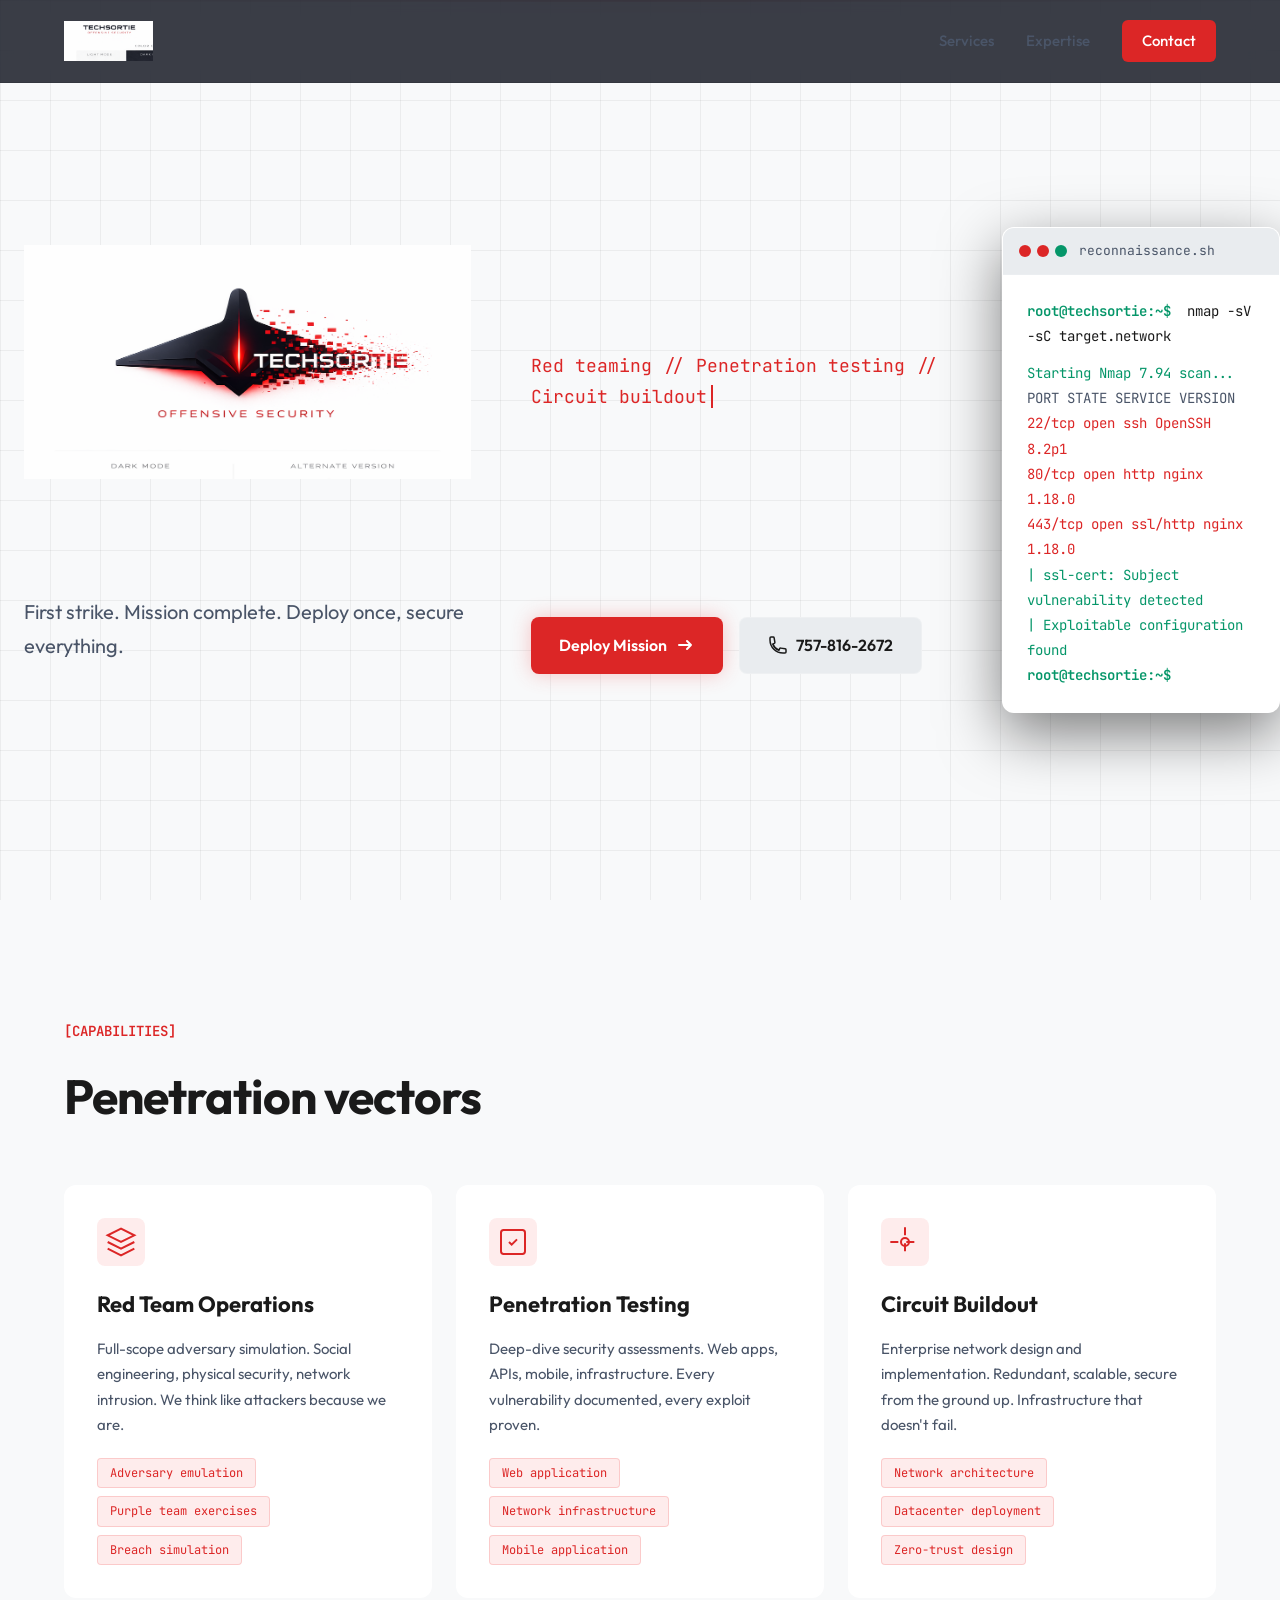
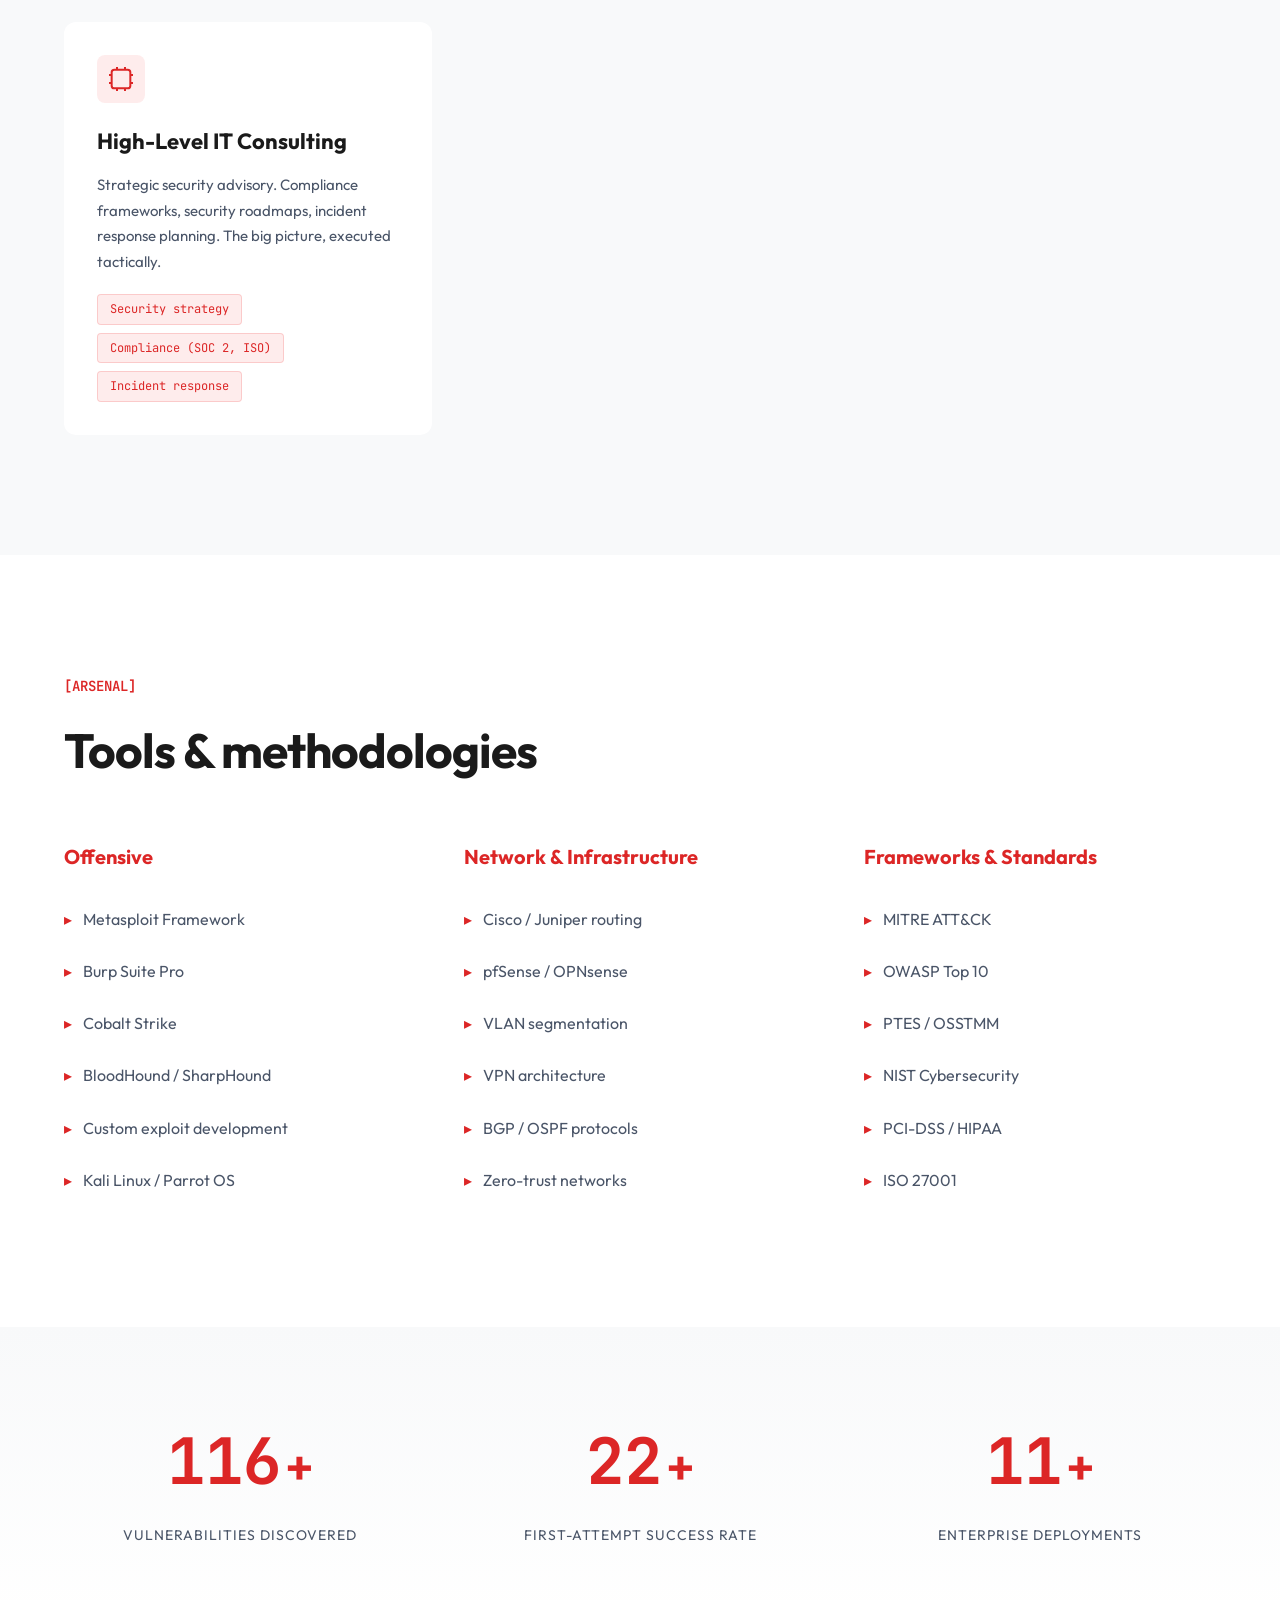
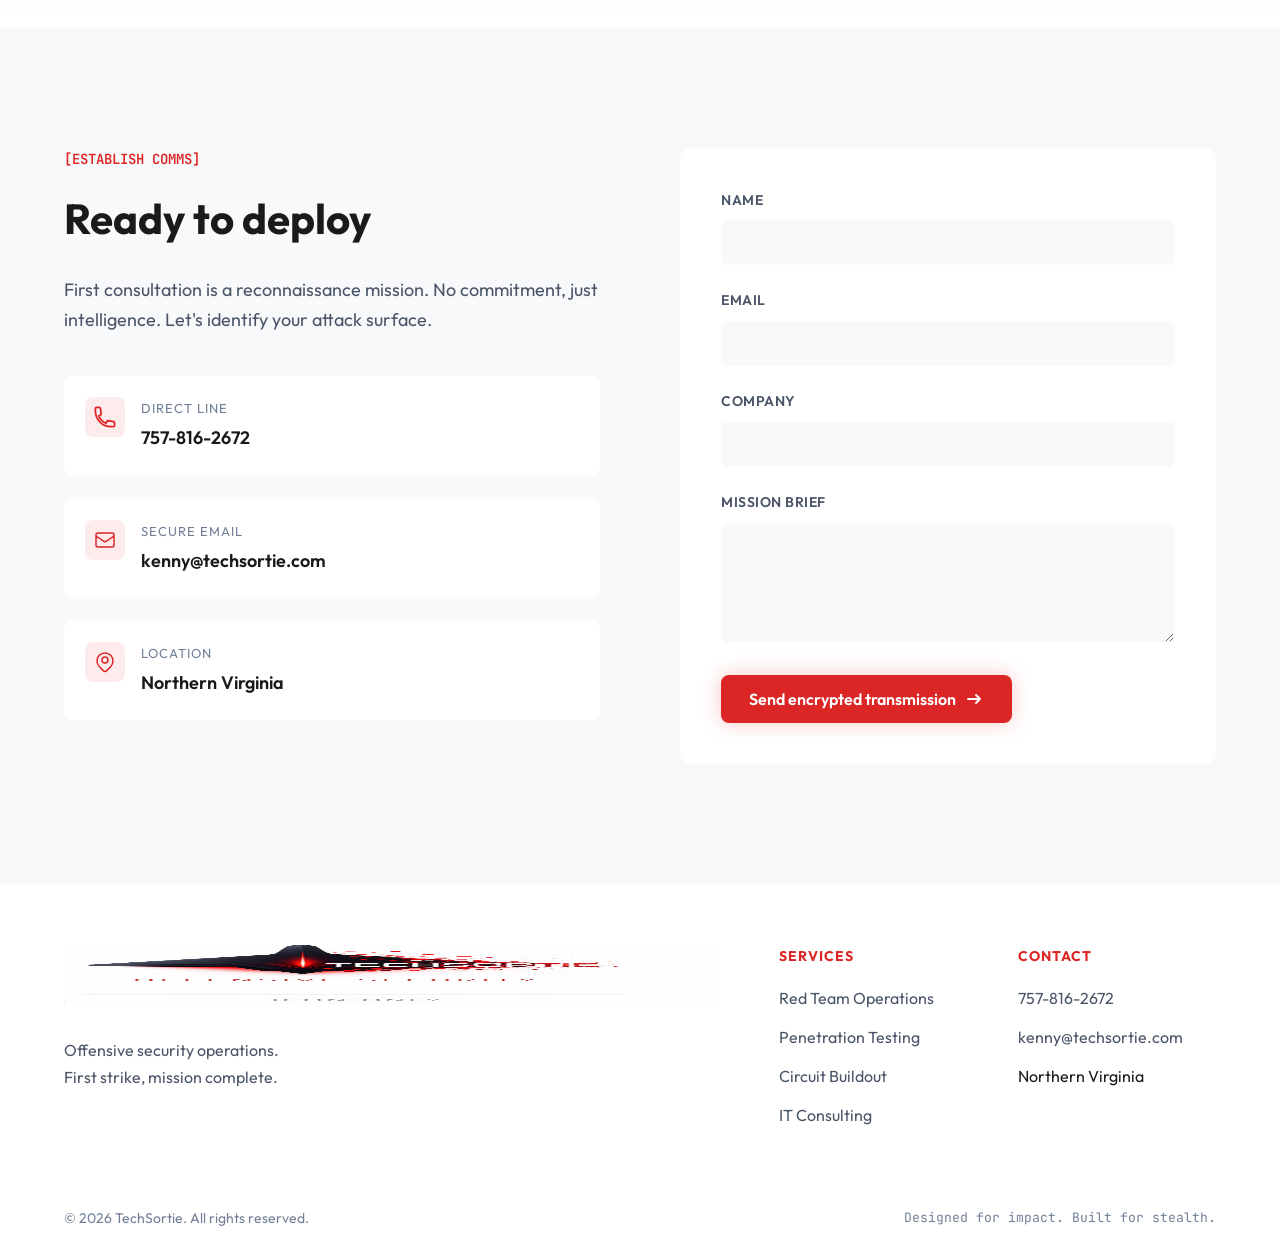
==== commit d8e1c103: "Update to light theme with new professional logos" ====
--- a/index.html
+++ b/index.html
@@ -20,8 +20,7 @@
     <nav class="nav">
         <div class="container nav-content">
             <div class="logo-wrapper">
-                <img src="techsortie_profile.png" alt="TechSortie" class="logo-icon">
-                <span class="logo-text">TECHSORTIE</span>
+                <img src="techsortie_clean_logo.png" alt="TechSortie" class="logo-icon">
             </div>
             <div class="nav-links">
                 <a href="#services">Services</a>
@@ -35,8 +34,9 @@
     <section class="hero">
         <div class="container">
             <div class="hero-content">
-                <div class="glitch-wrapper">
-                    <h1 class="hero-title glitch" data-text="OFFENSIVE SECURITY">OFFENSIVE SECURITY</h1>
+                <div class="hero-logo">
+                    <img src="techsortie_Primary_logo.png" alt="TechSortie" class="main-logo">
+                </div>
                 </div>
                 <p class="hero-subtitle">
                     <span class="typing-effect">Red teaming // Penetration testing // Circuit buildout</span>
@@ -312,7 +312,7 @@
         <div class="container">
             <div class="footer-content">
                 <div class="footer-brand">
-                    <img src="techsortie_profile.png" alt="TechSortie" class="footer-logo">
+                    <img src="techsortie_alternate_logo.png" alt="TechSortie" class="footer-logo">
                     <p>Offensive security operations.<br>First strike, mission complete.</p>
                 </div>
                 <div class="footer-links">
--- a/styles.css
+++ b/styles.css
@@ -1,18 +1,18 @@
 :root {
-    --color-bg-primary: #1a1d29;
-    --color-bg-secondary: #242837;
-    --color-bg-tertiary: #2d3142;
-    
-    --color-text-primary: #ffffff;
-    --color-text-secondary: #d4d8e1;
-    --color-text-muted: #9ca3af;
-    
-    --color-accent: #ef4444;
-    --color-accent-bright: #ff5555;
-    --color-blue: #3b82f6;
-    --color-gunmetal: #4a5568;
-    --color-success: #10b981;
-    --color-warning: #ef4444;
+    --color-bg-primary: #f8f9fa;
+    --color-bg-secondary: #ffffff;
+    --color-bg-tertiary: #e9ecef;
+    
+    --color-text-primary: #1a1a1a;
+    --color-text-secondary: #4a5568;
+    --color-text-muted: #718096;
+    
+    --color-accent: #dc2626;
+    --color-accent-bright: #ef4444;
+    --color-blue: #2563eb;
+    --color-gunmetal: #374151;
+    --color-success: #059669;
+    --color-warning: #dc2626;
     
     --color-border: rgba(255, 255, 255, 0.1);
     --color-border-bright: rgba(255, 255, 255, 0.2);
@@ -52,8 +52,8 @@
     width: 100%;
     height: 100%;
     background-image: 
-        linear-gradient(rgba(255, 255, 255, 0.05) 1px, transparent 1px),
-        linear-gradient(90deg, rgba(255, 255, 255, 0.05) 1px, transparent 1px);
+        linear-gradient(rgba(0, 0, 0, 0.05) 1px, transparent 1px),
+        linear-gradient(90deg, rgba(0, 0, 0, 0.05) 1px, transparent 1px);
     background-size: 50px 50px;
     pointer-events: none;
     z-index: 0;
@@ -79,7 +79,7 @@
     pointer-events: none;
     z-index: 100;
     animation: scanMove 3s ease-in-out infinite;
-    opacity: 0.5;
+    opacity: 0.3;
 }
 
 @keyframes scanMove {
@@ -109,9 +109,9 @@
     top: 0;
     left: 0;
     right: 0;
-    background: rgba(10, 14, 26, 0.8);
+    background: rgba(248, 249, 250, 0.95);
     backdrop-filter: blur(12px);
-    border-bottom: 1px solid var(--color-border);
+    border-bottom: 1px solid rgba(0, 0, 0, 0.1);
     z-index: 1000;
     transition: all var(--timing-normal);
 }
@@ -130,8 +130,8 @@
 }
 
 .logo-icon {
-    width: 32px;
-    height: 32px;
+    height: 40px;
+    width: auto;
 }
 
 .logo-text {
@@ -232,6 +232,17 @@
 .hero .container {
     position: relative;
     z-index: 1;
+}
+
+.hero-logo {
+    margin-bottom: 48px;
+    text-align: center;
+}
+
+.main-logo {
+    max-width: 700px;
+    width: 100%;
+    height: auto;
 }
 
 .hero .container {
@@ -820,8 +831,9 @@
 }
 
 .footer-logo {
-    width: 40px;
-    height: 40px;
+    height: 60px;
+    width: auto;
+    margin-bottom: 16px;
 }
 
 .footer-brand p {
@@ -969,4 +981,4 @@
         font-size: 12px;
         padding: 16px;
     }
-}+} 
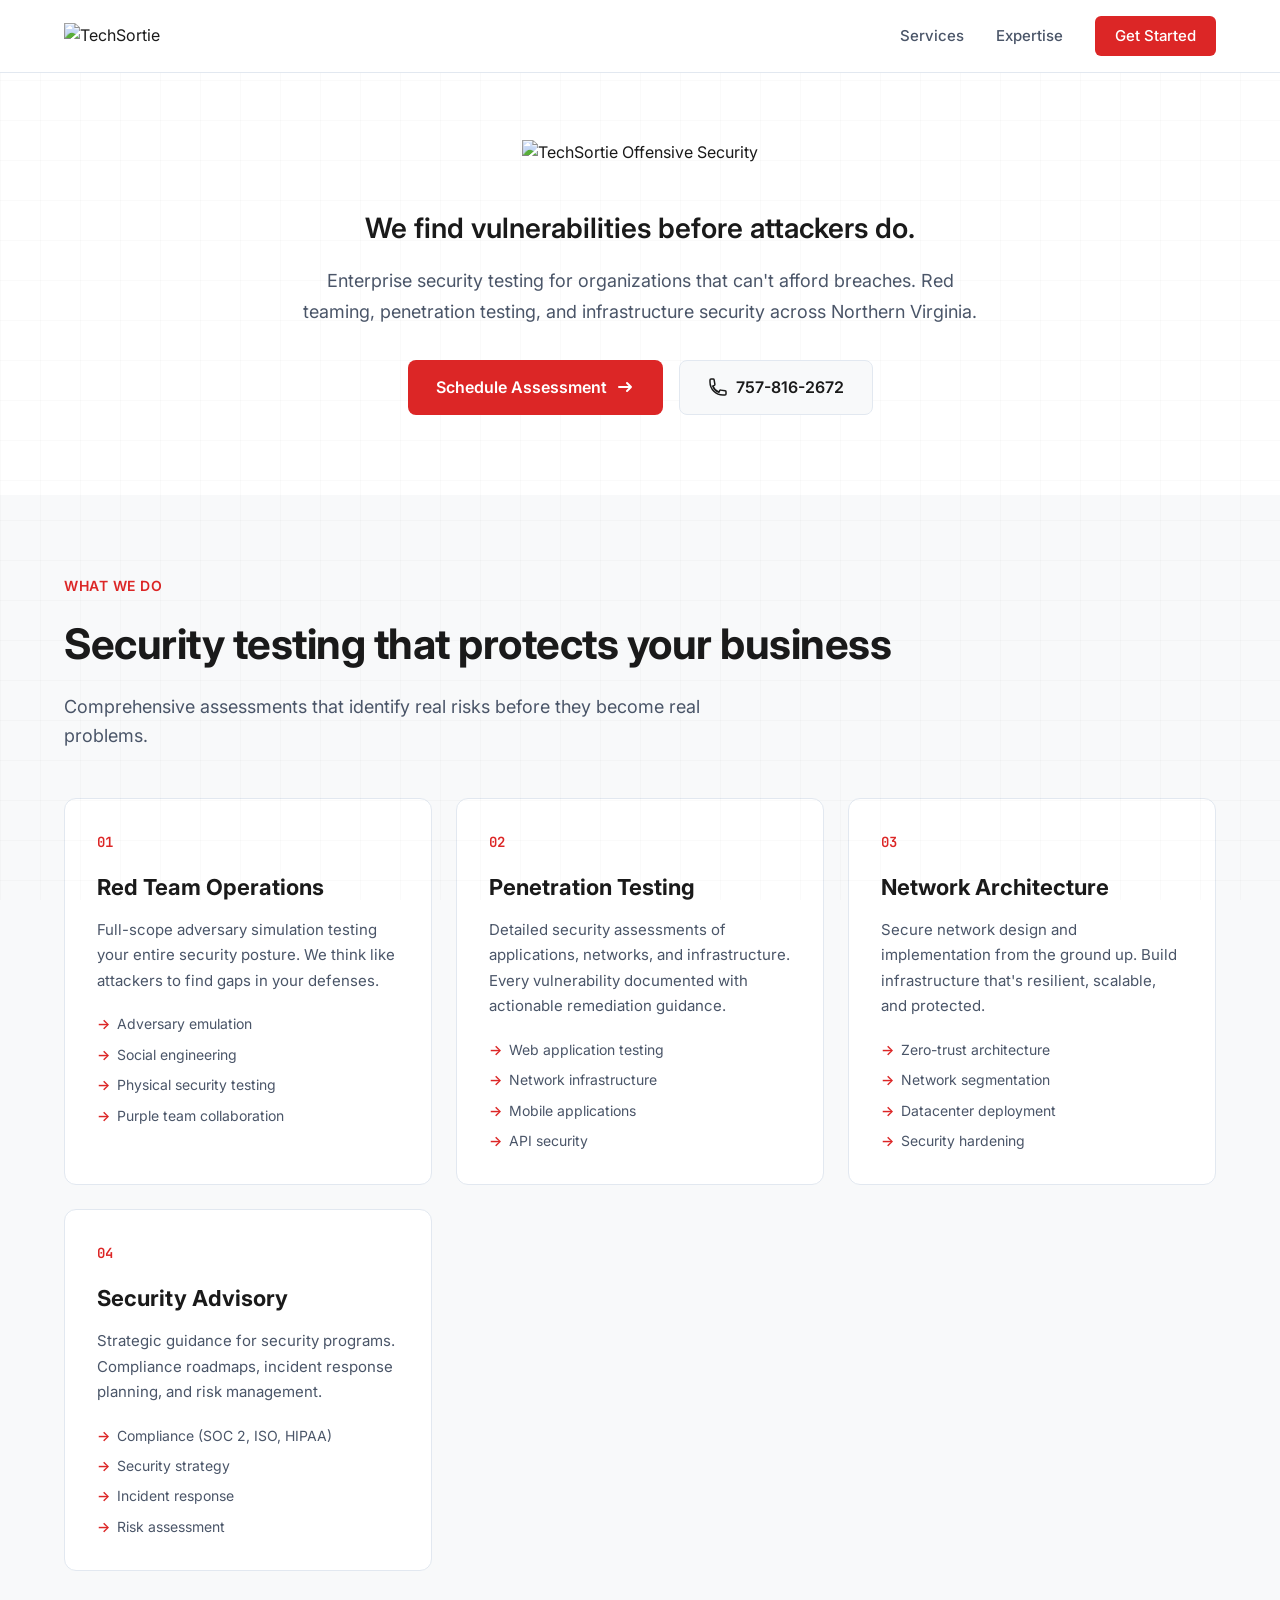
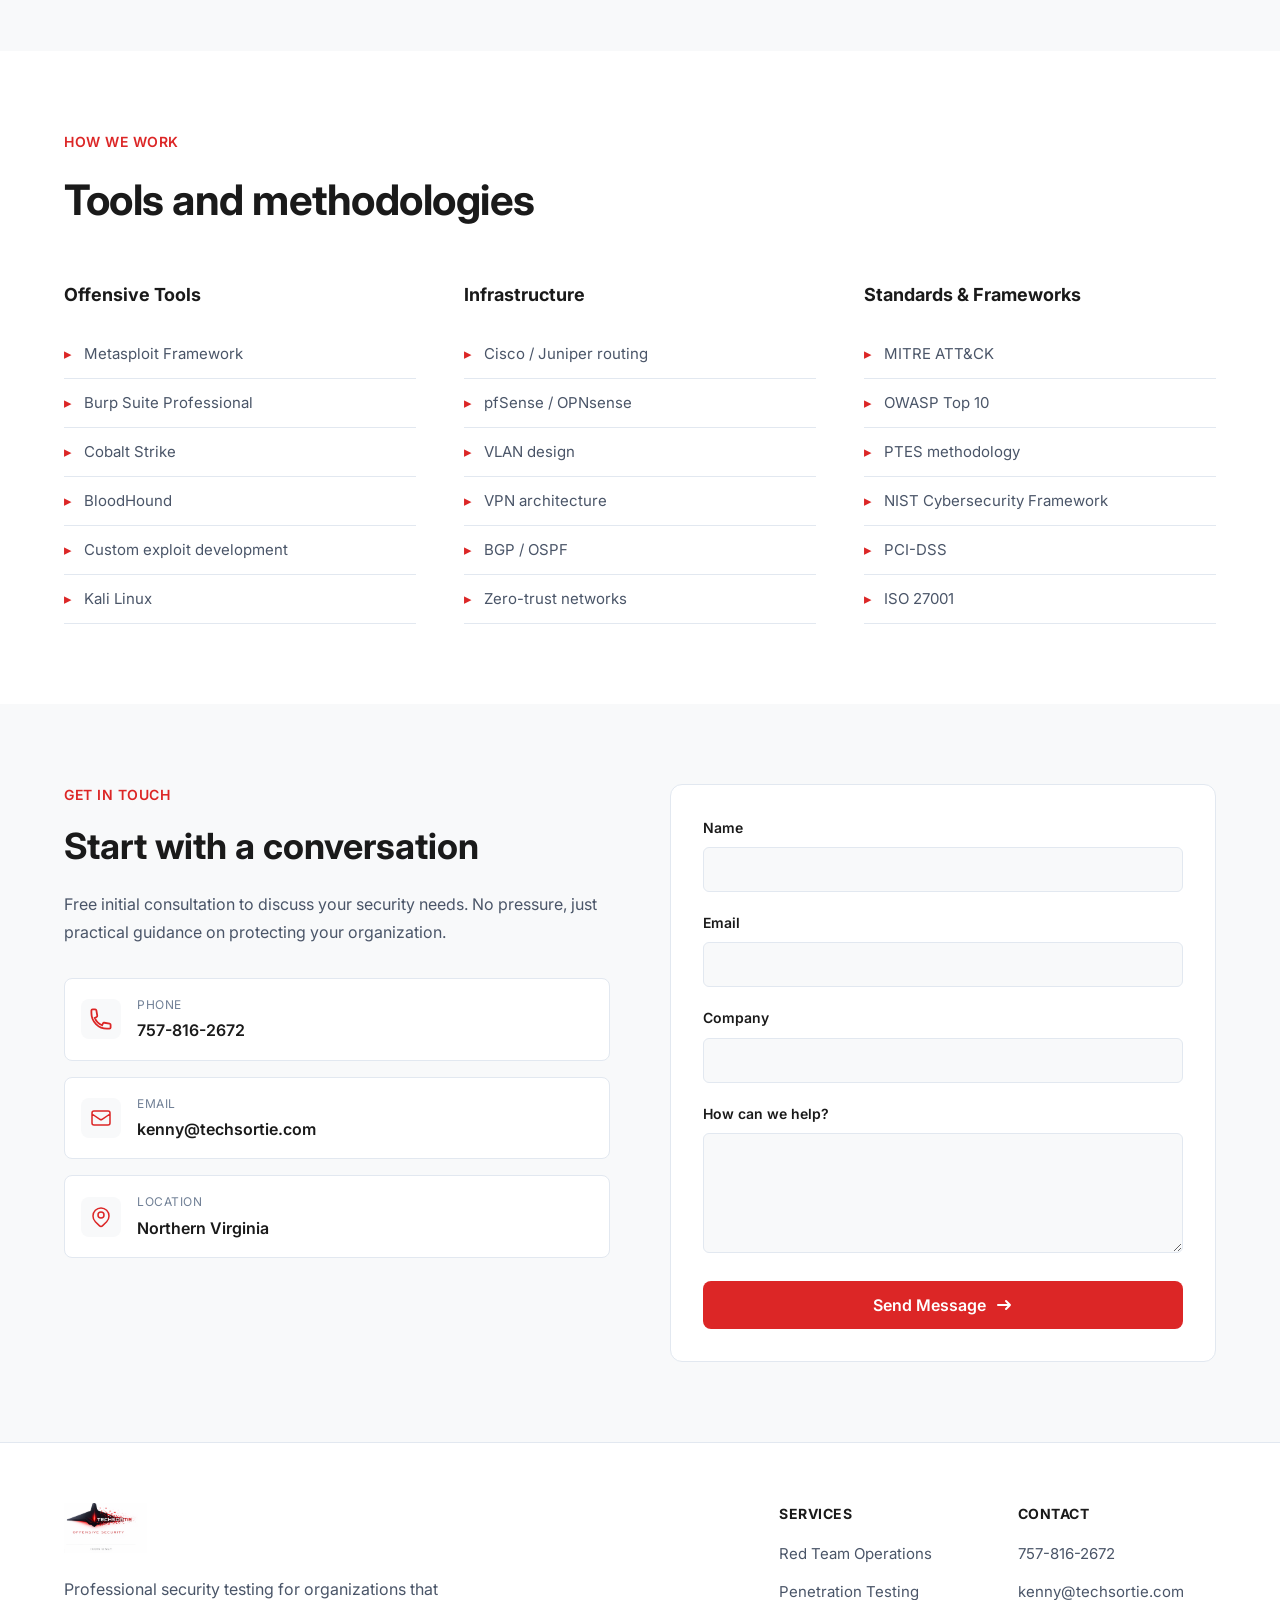
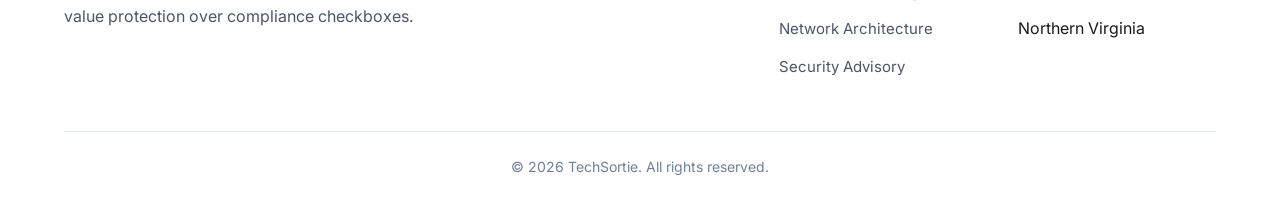
==== commit c8d3ac07: "Complete professional rebuild with new logos and messaging" ====
--- a/index.html
+++ b/index.html
@@ -4,28 +4,27 @@
     <meta charset="UTF-8">
     <meta name="viewport" content="width=device-width, initial-scale=1.0">
     <title>TechSortie | Offensive Security & Penetration Testing</title>
-    <meta name="description" content="Red teaming, penetration testing, and high-level IT security services. First strike, mission complete.">
-    <link rel="icon" type="image/x-icon" href="favicon.ico">
+    <meta name="description" content="Enterprise security testing. Red teaming, penetration testing, and infrastructure security for Northern Virginia businesses.">
+    <link rel="icon" type="image/png" href="techsortie_favicon.png">
     <link rel="preconnect" href="https://fonts.googleapis.com">
     <link rel="preconnect" href="https://fonts.gstatic.com" crossorigin>
-    <link href="https://fonts.googleapis.com/css2?family=JetBrains+Mono:wght@400;500;700&family=Outfit:wght@300;400;600;700&display=swap" rel="stylesheet">
+    <link href="https://fonts.googleapis.com/css2?family=Inter:wght@400;500;600;700&family=JetBrains+Mono:wght@400;500&display=swap" rel="stylesheet">
     <link rel="stylesheet" href="styles.css">
 </head>
 <body>
-    <!-- Animated background grid -->
+    <!-- Subtle background grid -->
     <div class="grid-bg"></div>
-    <div class="scan-line"></div>
     
     <!-- Navigation -->
     <nav class="nav">
         <div class="container nav-content">
             <div class="logo-wrapper">
-                <img src="techsortie_clean_logo.png" alt="TechSortie" class="logo-icon">
+                <img src="techsortie_web_small.png" alt="TechSortie" class="nav-logo">
             </div>
             <div class="nav-links">
                 <a href="#services">Services</a>
                 <a href="#expertise">Expertise</a>
-                <a href="#contact" class="cta-link">Contact</a>
+                <a href="#contact" class="cta-link">Get Started</a>
             </div>
         </div>
     </nav>
@@ -33,58 +32,28 @@
     <!-- Hero Section -->
     <section class="hero">
         <div class="container">
-            <div class="hero-content">
-                <div class="hero-logo">
-                    <img src="techsortie_Primary_logo.png" alt="TechSortie" class="main-logo">
-                </div>
-                </div>
-                <p class="hero-subtitle">
-                    <span class="typing-effect">Red teaming // Penetration testing // Circuit buildout</span>
-                </p>
-                <p class="hero-description">
-                    First strike. Mission complete. Deploy once, secure everything.
-                </p>
-                <div class="hero-cta">
-                    <a href="#contact" class="btn-primary">
-                        <span>Deploy Mission</span>
-                        <svg width="20" height="20" viewBox="0 0 20 20" fill="none">
-                            <path d="M4 10h12m0 0l-4-4m4 4l-4 4" stroke="currentColor" stroke-width="2" stroke-linecap="round"/>
-                        </svg>
-                    </a>
-                    <a href="tel:757-816-2672" class="btn-secondary">
-                        <svg width="20" height="20" viewBox="0 0 20 20" fill="none">
-                            <path d="M2 3a1 1 0 011-1h2.153a1 1 0 01.986.836l.74 4.435a1 1 0 01-.54 1.06l-1.548.773a11.037 11.037 0 006.105 6.105l.774-1.548a1 1 0 011.059-.54l4.435.74a1 1 0 01.836.986V17a1 1 0 01-1 1h-2C7.82 18 2 12.18 2 5V3z" stroke="currentColor" stroke-width="1.5"/>
-                        </svg>
-                        <span>757-816-2672</span>
-                    </a>
-                </div>
-            </div>
-            <div class="hero-visual">
-                <div class="terminal-window">
-                    <div class="terminal-header">
-                        <div class="terminal-buttons">
-                            <span></span><span></span><span></span>
-                        </div>
-                        <span class="terminal-title">reconnaissance.sh</span>
-                    </div>
-                    <div class="terminal-body">
-                        <div class="terminal-line">
-                            <span class="prompt">root@techsortie:~$</span>
-                            <span class="command">nmap -sV -sC target.network</span>
-                        </div>
-                        <div class="terminal-output">
-                            <span class="success">Starting Nmap 7.94 scan...</span><br>
-                            <span>PORT     STATE SERVICE     VERSION</span><br>
-                            <span class="warning">22/tcp   open  ssh         OpenSSH 8.2p1</span><br>
-                            <span class="warning">80/tcp   open  http        nginx 1.18.0</span><br>
-                            <span class="danger">443/tcp  open  ssl/http    nginx 1.18.0</span><br>
-                            <span class="success">| ssl-cert: Subject vulnerability detected</span><br>
-                            <span class="success">| Exploitable configuration found</span><br>
-                            <span class="prompt">root@techsortie:~$</span>
-                            <span class="command cursor">_</span>
-                        </div>
-                    </div>
-                </div>
+            <div class="hero-logo">
+                <img src="techsortie_print_large.png" alt="TechSortie Offensive Security" class="main-logo">
+            </div>
+            <p class="hero-tagline">
+                We find vulnerabilities before attackers do.
+            </p>
+            <p class="hero-description">
+                Enterprise security testing for organizations that can't afford breaches. Red teaming, penetration testing, and infrastructure security across Northern Virginia.
+            </p>
+            <div class="hero-cta">
+                <a href="#contact" class="btn-primary">
+                    <span>Schedule Assessment</span>
+                    <svg width="20" height="20" viewBox="0 0 20 20" fill="none">
+                        <path d="M4 10h12m0 0l-4-4m4 4l-4 4" stroke="currentColor" stroke-width="2" stroke-linecap="round"/>
+                    </svg>
+                </a>
+                <a href="tel:757-816-2672" class="btn-secondary">
+                    <svg width="20" height="20" viewBox="0 0 20 20" fill="none">
+                        <path d="M2 3a1 1 0 011-1h2.153a1 1 0 01.986.836l.74 4.435a1 1 0 01-.54 1.06l-1.548.773a11.037 11.037 0 006.105 6.105l.774-1.548a1 1 0 011.059-.54l4.435.74a1 1 0 01.836.986V17a1 1 0 01-1 1h-2C7.82 18 2 12.18 2 5V3z" stroke="currentColor" stroke-width="1.5"/>
+                    </svg>
+                    <span>757-816-2672</span>
+                </a>
             </div>
         </div>
     </section>
@@ -93,70 +62,56 @@
     <section id="services" class="services">
         <div class="container">
             <div class="section-header">
-                <span class="section-tag">[CAPABILITIES]</span>
-                <h2>Penetration vectors</h2>
+                <span class="section-label">What we do</span>
+                <h2>Security testing that protects your business</h2>
+                <p class="section-intro">Comprehensive assessments that identify real risks before they become real problems.</p>
             </div>
             <div class="services-grid">
                 <div class="service-card">
-                    <div class="service-icon">
-                        <svg width="32" height="32" viewBox="0 0 24 24" fill="none">
-                            <path d="M12 2L2 7l10 5 10-5-10-5z" stroke="currentColor" stroke-width="1.5"/>
-                            <path d="M2 17l10 5 10-5M2 12l10 5 10-5" stroke="currentColor" stroke-width="1.5"/>
-                        </svg>
-                    </div>
+                    <div class="service-number">01</div>
                     <h3>Red Team Operations</h3>
-                    <p>Full-scope adversary simulation. Social engineering, physical security, network intrusion. We think like attackers because we are.</p>
-                    <ul class="service-tags">
+                    <p>Full-scope adversary simulation testing your entire security posture. We think like attackers to find gaps in your defenses.</p>
+                    <ul class="service-list">
                         <li>Adversary emulation</li>
-                        <li>Purple team exercises</li>
-                        <li>Breach simulation</li>
-                    </ul>
-                </div>
-
-                <div class="service-card">
-                    <div class="service-icon">
-                        <svg width="32" height="32" viewBox="0 0 24 24" fill="none">
-                            <rect x="3" y="3" width="18" height="18" rx="2" stroke="currentColor" stroke-width="1.5"/>
-                            <path d="M9 12l2 2 4-4" stroke="currentColor" stroke-width="1.5"/>
-                        </svg>
-                    </div>
+                        <li>Social engineering</li>
+                        <li>Physical security testing</li>
+                        <li>Purple team collaboration</li>
+                    </ul>
+                </div>
+
+                <div class="service-card">
+                    <div class="service-number">02</div>
                     <h3>Penetration Testing</h3>
-                    <p>Deep-dive security assessments. Web apps, APIs, mobile, infrastructure. Every vulnerability documented, every exploit proven.</p>
-                    <ul class="service-tags">
-                        <li>Web application</li>
+                    <p>Detailed security assessments of applications, networks, and infrastructure. Every vulnerability documented with actionable remediation guidance.</p>
+                    <ul class="service-list">
+                        <li>Web application testing</li>
                         <li>Network infrastructure</li>
-                        <li>Mobile application</li>
-                    </ul>
-                </div>
-
-                <div class="service-card">
-                    <div class="service-icon">
-                        <svg width="32" height="32" viewBox="0 0 24 24" fill="none">
-                            <circle cx="12" cy="12" r="3" stroke="currentColor" stroke-width="1.5"/>
-                            <path d="M12 1v6m0 6v6M1 12h6m6 0h6" stroke="currentColor" stroke-width="1.5"/>
-                        </svg>
-                    </div>
-                    <h3>Circuit Buildout</h3>
-                    <p>Enterprise network design and implementation. Redundant, scalable, secure from the ground up. Infrastructure that doesn't fail.</p>
-                    <ul class="service-tags">
-                        <li>Network architecture</li>
+                        <li>Mobile applications</li>
+                        <li>API security</li>
+                    </ul>
+                </div>
+
+                <div class="service-card">
+                    <div class="service-number">03</div>
+                    <h3>Network Architecture</h3>
+                    <p>Secure network design and implementation from the ground up. Build infrastructure that's resilient, scalable, and protected.</p>
+                    <ul class="service-list">
+                        <li>Zero-trust architecture</li>
+                        <li>Network segmentation</li>
                         <li>Datacenter deployment</li>
-                        <li>Zero-trust design</li>
-                    </ul>
-                </div>
-
-                <div class="service-card">
-                    <div class="service-icon">
-                        <svg width="32" height="32" viewBox="0 0 24 24" fill="none">
-                            <path d="M9 3v2m6-2v2M9 19v2m6-2v2M5 9H3m2 6H3m18-6h-2m2 6h-2M7 19h10a2 2 0 002-2V7a2 2 0 00-2-2H7a2 2 0 00-2 2v10a2 2 0 002 2z" stroke="currentColor" stroke-width="1.5"/>
-                        </svg>
-                    </div>
-                    <h3>High-Level IT Consulting</h3>
-                    <p>Strategic security advisory. Compliance frameworks, security roadmaps, incident response planning. The big picture, executed tactically.</p>
-                    <ul class="service-tags">
+                        <li>Security hardening</li>
+                    </ul>
+                </div>
+
+                <div class="service-card">
+                    <div class="service-number">04</div>
+                    <h3>Security Advisory</h3>
+                    <p>Strategic guidance for security programs. Compliance roadmaps, incident response planning, and risk management.</p>
+                    <ul class="service-list">
+                        <li>Compliance (SOC 2, ISO, HIPAA)</li>
                         <li>Security strategy</li>
-                        <li>Compliance (SOC 2, ISO)</li>
                         <li>Incident response</li>
+                        <li>Risk assessment</li>
                     </ul>
                 </div>
             </div>
@@ -167,62 +122,42 @@
     <section id="expertise" class="expertise">
         <div class="container">
             <div class="section-header">
-                <span class="section-tag">[ARSENAL]</span>
-                <h2>Tools & methodologies</h2>
+                <span class="section-label">How we work</span>
+                <h2>Tools and methodologies</h2>
             </div>
             <div class="expertise-grid">
                 <div class="expertise-column">
-                    <h4>Offensive</h4>
+                    <h4>Offensive Tools</h4>
                     <ul>
                         <li>Metasploit Framework</li>
-                        <li>Burp Suite Pro</li>
+                        <li>Burp Suite Professional</li>
                         <li>Cobalt Strike</li>
-                        <li>BloodHound / SharpHound</li>
+                        <li>BloodHound</li>
                         <li>Custom exploit development</li>
-                        <li>Kali Linux / Parrot OS</li>
+                        <li>Kali Linux</li>
                     </ul>
                 </div>
                 <div class="expertise-column">
-                    <h4>Network & Infrastructure</h4>
+                    <h4>Infrastructure</h4>
                     <ul>
                         <li>Cisco / Juniper routing</li>
                         <li>pfSense / OPNsense</li>
-                        <li>VLAN segmentation</li>
+                        <li>VLAN design</li>
                         <li>VPN architecture</li>
-                        <li>BGP / OSPF protocols</li>
+                        <li>BGP / OSPF</li>
                         <li>Zero-trust networks</li>
                     </ul>
                 </div>
                 <div class="expertise-column">
-                    <h4>Frameworks & Standards</h4>
+                    <h4>Standards & Frameworks</h4>
                     <ul>
                         <li>MITRE ATT&CK</li>
                         <li>OWASP Top 10</li>
-                        <li>PTES / OSSTMM</li>
-                        <li>NIST Cybersecurity</li>
-                        <li>PCI-DSS / HIPAA</li>
+                        <li>PTES methodology</li>
+                        <li>NIST Cybersecurity Framework</li>
+                        <li>PCI-DSS</li>
                         <li>ISO 27001</li>
                     </ul>
-                </div>
-            </div>
-        </div>
-    </section>
-
-    <!-- Stats Section -->
-    <section class="stats">
-        <div class="container">
-            <div class="stats-grid">
-                <div class="stat-item">
-                    <div class="stat-number" data-target="500">0</div>
-                    <div class="stat-label">Vulnerabilities discovered</div>
-                </div>
-                <div class="stat-item">
-                    <div class="stat-number" data-target="98">0</div>
-                    <div class="stat-label">First-attempt success rate</div>
-                </div>
-                <div class="stat-item">
-                    <div class="stat-number" data-target="50">0</div>
-                    <div class="stat-label">Enterprise deployments</div>
                 </div>
             </div>
         </div>
@@ -233,9 +168,9 @@
         <div class="container">
             <div class="contact-content">
                 <div class="contact-info">
-                    <span class="section-tag">[ESTABLISH COMMS]</span>
-                    <h2>Ready to deploy</h2>
-                    <p>First consultation is a reconnaissance mission. No commitment, just intelligence. Let's identify your attack surface.</p>
+                    <span class="section-label">Get in touch</span>
+                    <h2>Start with a conversation</h2>
+                    <p>Free initial consultation to discuss your security needs. No pressure, just practical guidance on protecting your organization.</p>
                     
                     <div class="contact-methods">
                         <a href="tel:757-816-2672" class="contact-method">
@@ -245,7 +180,7 @@
                                 </svg>
                             </div>
                             <div>
-                                <div class="method-label">Direct line</div>
+                                <div class="method-label">Phone</div>
                                 <div class="method-value">757-816-2672</div>
                             </div>
                         </a>
@@ -257,7 +192,7 @@
                                 </svg>
                             </div>
                             <div>
-                                <div class="method-label">Secure email</div>
+                                <div class="method-label">Email</div>
                                 <div class="method-value">kenny@techsortie.com</div>
                             </div>
                         </div>
@@ -277,8 +212,8 @@
                     </div>
                 </div>
 
-                <div class="contact-form">
-                    <form id="contactForm">
+                <div class="contact-form-wrapper">
+                    <form id="contactForm" class="contact-form">
                         <div class="form-group">
                             <label for="name">Name</label>
                             <input type="text" id="name" name="name" required>
@@ -292,11 +227,11 @@
                             <input type="text" id="company" name="company">
                         </div>
                         <div class="form-group">
-                            <label for="message">Mission brief</label>
+                            <label for="message">How can we help?</label>
                             <textarea id="message" name="message" rows="4" required></textarea>
                         </div>
-                        <button type="submit" class="btn-primary">
-                            <span>Send encrypted transmission</span>
+                        <button type="submit" class="btn-primary btn-block">
+                            <span>Send Message</span>
                             <svg width="20" height="20" viewBox="0 0 20 20" fill="none">
                                 <path d="M4 10h12m0 0l-4-4m4 4l-4 4" stroke="currentColor" stroke-width="2" stroke-linecap="round"/>
                             </svg>
@@ -313,7 +248,7 @@
             <div class="footer-content">
                 <div class="footer-brand">
                     <img src="techsortie_alternate_logo.png" alt="TechSortie" class="footer-logo">
-                    <p>Offensive security operations.<br>First strike, mission complete.</p>
+                    <p>Professional security testing for organizations that value protection over compliance checkboxes.</p>
                 </div>
                 <div class="footer-links">
                     <div class="footer-column">
@@ -321,8 +256,8 @@
                         <ul>
                             <li><a href="#services">Red Team Operations</a></li>
                             <li><a href="#services">Penetration Testing</a></li>
-                            <li><a href="#services">Circuit Buildout</a></li>
-                            <li><a href="#services">IT Consulting</a></li>
+                            <li><a href="#services">Network Architecture</a></li>
+                            <li><a href="#services">Security Advisory</a></li>
                         </ul>
                     </div>
                     <div class="footer-column">
@@ -337,7 +272,6 @@
             </div>
             <div class="footer-bottom">
                 <p>&copy; 2026 TechSortie. All rights reserved.</p>
-                <p class="footer-signature">Designed for impact. Built for stealth.</p>
             </div>
         </div>
     </footer>
--- a/styles.css
+++ b/styles.css
@@ -1,6 +1,6 @@
 :root {
-    --color-bg-primary: #f8f9fa;
-    --color-bg-secondary: #ffffff;
+    --color-bg-primary: #ffffff;
+    --color-bg-secondary: #f8f9fa;
     --color-bg-tertiary: #e9ecef;
     
     --color-text-primary: #1a1a1a;
@@ -8,21 +8,11 @@
     --color-text-muted: #718096;
     
     --color-accent: #dc2626;
-    --color-accent-bright: #ef4444;
-    --color-blue: #2563eb;
-    --color-gunmetal: #374151;
-    --color-success: #059669;
-    --color-warning: #dc2626;
-    
-    --color-border: rgba(255, 255, 255, 0.1);
-    --color-border-bright: rgba(255, 255, 255, 0.2);
-    
-    --font-sans: 'Outfit', sans-serif;
+    --color-accent-dark: #b91c1c;
+    --color-border: #e2e8f0;
+    
+    --font-sans: 'Inter', -apple-system, system-ui, sans-serif;
     --font-mono: 'JetBrains Mono', monospace;
-    
-    --timing-fast: 0.2s;
-    --timing-normal: 0.3s;
-    --timing-slow: 0.5s;
 }
 
 * {
@@ -39,12 +29,17 @@
     font-family: var(--font-sans);
     background: var(--color-bg-primary);
     color: var(--color-text-primary);
-    line-height: 1.7;
-    overflow-x: hidden;
-    position: relative;
-}
-
-/* Animated Background Grid */
+    line-height: 1.6;
+    -webkit-font-smoothing: antialiased;
+}
+
+.container {
+    max-width: 1200px;
+    margin: 0 auto;
+    padding: 0 24px;
+}
+
+/* Background Grid */
 .grid-bg {
     position: fixed;
     top: 0;
@@ -52,55 +47,11 @@
     width: 100%;
     height: 100%;
     background-image: 
-        linear-gradient(rgba(0, 0, 0, 0.05) 1px, transparent 1px),
-        linear-gradient(90deg, rgba(0, 0, 0, 0.05) 1px, transparent 1px);
-    background-size: 50px 50px;
+        linear-gradient(rgba(0, 0, 0, 0.02) 1px, transparent 1px),
+        linear-gradient(90deg, rgba(0, 0, 0, 0.02) 1px, transparent 1px);
+    background-size: 40px 40px;
     pointer-events: none;
     z-index: 0;
-    animation: gridScroll 20s linear infinite;
-}
-
-@keyframes gridScroll {
-    0% {
-        transform: translateY(0);
-    }
-    100% {
-        transform: translateY(50px);
-    }
-}
-
-.scan-line {
-    position: fixed;
-    top: 0;
-    left: 0;
-    width: 100%;
-    height: 2px;
-    background: linear-gradient(90deg, transparent, var(--color-accent), transparent);
-    pointer-events: none;
-    z-index: 100;
-    animation: scanMove 3s ease-in-out infinite;
-    opacity: 0.3;
-}
-
-@keyframes scanMove {
-    0%, 100% {
-        transform: translateY(0);
-        opacity: 0;
-    }
-    50% {
-        opacity: 0.5;
-    }
-    100% {
-        transform: translateY(100vh);
-    }
-}
-
-.container {
-    max-width: 1200px;
-    margin: 0 auto;
-    padding: 0 24px;
-    position: relative;
-    z-index: 1;
 }
 
 /* Navigation */
@@ -109,36 +60,22 @@
     top: 0;
     left: 0;
     right: 0;
-    background: rgba(248, 249, 250, 0.95);
-    backdrop-filter: blur(12px);
-    border-bottom: 1px solid rgba(0, 0, 0, 0.1);
+    background: rgba(255, 255, 255, 0.95);
+    backdrop-filter: blur(10px);
+    border-bottom: 1px solid var(--color-border);
     z-index: 1000;
-    transition: all var(--timing-normal);
 }
 
 .nav-content {
     display: flex;
     justify-content: space-between;
     align-items: center;
-    padding: 20px 24px;
-}
-
-.logo-wrapper {
-    display: flex;
-    align-items: center;
-    gap: 12px;
-}
-
-.logo-icon {
-    height: 40px;
+    padding: 16px 24px;
+}
+
+.nav-logo {
+    height: 36px;
     width: auto;
-}
-
-.logo-text {
-    font-weight: 700;
-    font-size: 18px;
-    letter-spacing: 1px;
-    color: var(--color-text-primary);
 }
 
 .nav-links {
@@ -152,214 +89,66 @@
     text-decoration: none;
     font-size: 15px;
     font-weight: 500;
-    transition: color var(--timing-fast);
-    position: relative;
-}
-
-.nav-links a::after {
-    content: '';
-    position: absolute;
-    bottom: -4px;
-    left: 0;
-    width: 0;
-    height: 2px;
+    transition: color 0.2s;
+}
+
+.nav-links a:hover {
+    color: var(--color-text-primary);
+}
+
+.cta-link {
     background: var(--color-accent);
-    transition: width var(--timing-normal);
-}
-
-.nav-links a:hover {
-    color: var(--color-text-primary);
-}
-
-.nav-links a:hover::after {
-    width: 100%;
-}
-
-.nav-links .cta-link {
-    background: var(--color-accent);
-    color: white;
+    color: white !important;
     padding: 8px 20px;
     border-radius: 6px;
-    transition: all var(--timing-fast);
-}
-
-.nav-links .cta-link::after {
-    display: none;
-}
-
-.nav-links .cta-link:hover {
-    background: var(--color-accent-bright);
-    transform: translateY(-2px);
-    box-shadow: 0 4px 12px rgba(239, 68, 68, 0.3);
-}
-
-/* Hero Section */
+    transition: all 0.2s;
+}
+
+.cta-link:hover {
+    background: var(--color-accent-dark);
+    transform: translateY(-1px);
+}
+
+/* Hero */
 .hero {
-    min-height: 100vh;
-    display: flex;
-    align-items: center;
-    padding: 120px 0 80px;
+    padding: 140px 0 80px;
+    text-align: center;
     position: relative;
 }
 
-.hero-banner {
-    position: absolute;
-    top: 120px;
-    left: 50%;
-    transform: translateX(-50%);
-    width: 90%;
-    max-width: 1400px;
-    z-index: 0;
-    opacity: 0.4;
-    pointer-events: none;
-}
-
-.banner-img {
+.hero-logo {
+    margin-bottom: 40px;
+}
+
+.main-logo {
+    max-width: 900px;
     width: 100%;
     height: auto;
-    animation: bannerGlow 3s ease-in-out infinite alternate;
-}
-
-@keyframes bannerGlow {
-    0% {
-        filter: drop-shadow(0 0 20px rgba(239, 68, 68, 0.3));
-    }
-    100% {
-        filter: drop-shadow(0 0 40px rgba(239, 68, 68, 0.5));
-    }
-}
-
-.hero .container {
-    position: relative;
-    z-index: 1;
-}
-
-.hero-logo {
-    margin-bottom: 48px;
-    text-align: center;
-}
-
-.main-logo {
+}
+
+.hero-tagline {
+    font-size: 28px;
+    font-weight: 600;
+    color: var(--color-text-primary);
+    margin-bottom: 16px;
+}
+
+.hero-description {
+    font-size: 18px;
+    color: var(--color-text-secondary);
     max-width: 700px;
-    width: 100%;
-    height: auto;
-}
-
-.hero .container {
-    display: grid;
-    grid-template-columns: 1fr 1fr;
-    gap: 60px;
-    align-items: center;
-}
-
-.glitch-wrapper {
-    margin-bottom: 24px;
-}
-
-.hero-title {
-    font-size: 72px;
-    font-weight: 700;
-    line-height: 1.1;
-    letter-spacing: -2px;
-    margin: 0;
-}
-
-.glitch {
-    position: relative;
-    animation: glitch 3s infinite;
-}
-
-.glitch::before,
-.glitch::after {
-    content: attr(data-text);
-    position: absolute;
-    top: 0;
-    left: 0;
-    width: 100%;
-    height: 100%;
-    opacity: 0.8;
-}
-
-.glitch::before {
-    color: var(--color-accent);
-    animation: glitchTop 1.5s infinite;
-    clip-path: polygon(0 0, 100% 0, 100% 33%, 0 33%);
-}
-
-.glitch::after {
-    color: var(--color-success);
-    animation: glitchBottom 1.3s infinite;
-    clip-path: polygon(0 67%, 100% 67%, 100% 100%, 0 100%);
-}
-
-@keyframes glitchTop {
-    0%, 100% {
-        transform: translate(0);
-    }
-    20% {
-        transform: translate(-2px, 2px);
-    }
-    40% {
-        transform: translate(-2px, -2px);
-    }
-    60% {
-        transform: translate(2px, 2px);
-    }
-    80% {
-        transform: translate(2px, -2px);
-    }
-}
-
-@keyframes glitchBottom {
-    0%, 100% {
-        transform: translate(0);
-    }
-    20% {
-        transform: translate(2px, 0);
-    }
-    40% {
-        transform: translate(-2px, 0);
-    }
-    60% {
-        transform: translate(2px, 0);
-    }
-    80% {
-        transform: translate(-2px, 0);
-    }
-}
-
-.hero-subtitle {
-    font-family: var(--font-mono);
-    font-size: 18px;
-    color: var(--color-accent);
-    margin-bottom: 16px;
-}
-
-.typing-effect {
-    border-right: 2px solid var(--color-accent);
-    padding-right: 4px;
-    animation: blink 1s step-end infinite;
-}
-
-@keyframes blink {
-    50% {
-        border-color: transparent;
-    }
-}
-
-.hero-description {
-    font-size: 20px;
-    color: var(--color-text-secondary);
-    margin-bottom: 32px;
-    max-width: 500px;
+    margin: 0 auto 32px;
+    line-height: 1.7;
 }
 
 .hero-cta {
     display: flex;
     gap: 16px;
+    justify-content: center;
     flex-wrap: wrap;
 }
 
+/* Buttons */
 .btn-primary,
 .btn-secondary {
     display: inline-flex;
@@ -370,7 +159,7 @@
     font-weight: 600;
     font-size: 16px;
     text-decoration: none;
-    transition: all var(--timing-normal);
+    transition: all 0.2s;
     border: none;
     cursor: pointer;
     font-family: var(--font-sans);
@@ -379,151 +168,62 @@
 .btn-primary {
     background: var(--color-accent);
     color: white;
-    box-shadow: 0 0 20px rgba(239, 68, 68, 0.3);
 }
 
 .btn-primary:hover {
-    background: var(--color-accent-bright);
+    background: var(--color-accent-dark);
     transform: translateY(-2px);
-    box-shadow: 0 8px 24px rgba(239, 68, 68, 0.4);
+    box-shadow: 0 8px 16px rgba(220, 38, 38, 0.2);
 }
 
 .btn-secondary {
+    background: var(--color-bg-secondary);
+    color: var(--color-text-primary);
+    border: 1px solid var(--color-border);
+}
+
+.btn-secondary:hover {
     background: var(--color-bg-tertiary);
-    color: var(--color-text-primary);
-    border: 1px solid var(--color-border-bright);
-}
-
-.btn-secondary:hover {
-    background: var(--color-bg-secondary);
-    border-color: var(--color-accent);
-    transform: translateY(-2px);
-}
-
-/* Terminal Window */
-.terminal-window {
-    background: var(--color-bg-secondary);
-    border: 1px solid var(--color-border);
-    border-radius: 12px;
-    overflow: hidden;
-    box-shadow: 0 20px 60px rgba(0, 0, 0, 0.5);
-    animation: floatTerminal 6s ease-in-out infinite;
-}
-
-@keyframes floatTerminal {
-    0%, 100% {
-        transform: translateY(0);
-    }
-    50% {
-        transform: translateY(-10px);
-    }
-}
-
-.terminal-header {
-    background: var(--color-bg-tertiary);
-    padding: 12px 16px;
-    display: flex;
-    align-items: center;
-    gap: 12px;
-    border-bottom: 1px solid var(--color-border);
-}
-
-.terminal-buttons {
-    display: flex;
-    gap: 6px;
-}
-
-.terminal-buttons span {
-    width: 12px;
-    height: 12px;
-    border-radius: 50%;
-    background: var(--color-text-muted);
-}
-
-.terminal-buttons span:nth-child(1) {
-    background: var(--color-accent);
-}
-
-.terminal-buttons span:nth-child(2) {
-    background: var(--color-warning);
-}
-
-.terminal-buttons span:nth-child(3) {
-    background: var(--color-success);
-}
-
-.terminal-title {
-    font-family: var(--font-mono);
-    font-size: 13px;
-    color: var(--color-text-secondary);
-}
-
-.terminal-body {
-    padding: 24px;
-    font-family: var(--font-mono);
-    font-size: 14px;
-    line-height: 1.8;
-}
-
-.terminal-line {
-    margin-bottom: 12px;
-}
-
-.prompt {
-    color: var(--color-success);
-    font-weight: 600;
-}
-
-.command {
-    color: var(--color-text-primary);
-    margin-left: 8px;
-}
-
-.terminal-output {
-    margin-top: 12px;
-    color: var(--color-text-secondary);
-}
-
-.terminal-output .success {
-    color: var(--color-success);
-}
-
-.terminal-output .warning {
-    color: var(--color-warning);
-}
-
-.terminal-output .danger {
-    color: var(--color-accent);
-}
-
-.cursor {
-    animation: blink 1s step-end infinite;
-}
-
-/* Section Styling */
+    border-color: var(--color-text-muted);
+}
+
+.btn-block {
+    width: 100%;
+    justify-content: center;
+}
+
+/* Section Headers */
 .section-header {
     margin-bottom: 48px;
 }
 
-.section-tag {
-    font-family: var(--font-mono);
+.section-label {
     font-size: 14px;
+    font-weight: 600;
     color: var(--color-accent);
-    font-weight: 600;
+    text-transform: uppercase;
+    letter-spacing: 0.5px;
+    display: block;
     margin-bottom: 12px;
-    display: block;
 }
 
 .section-header h2 {
-    font-size: 48px;
+    font-size: 42px;
     font-weight: 700;
-    letter-spacing: -1px;
-}
-
-/* Services Section */
+    margin-bottom: 16px;
+    letter-spacing: -0.5px;
+}
+
+.section-intro {
+    font-size: 18px;
+    color: var(--color-text-secondary);
+    max-width: 700px;
+}
+
+/* Services */
 .services {
-    padding: 120px 0;
-    position: relative;
+    padding: 80px 0;
+    background: var(--color-bg-secondary);
 }
 
 .services-grid {
@@ -533,51 +233,25 @@
 }
 
 .service-card {
-    background: var(--color-bg-secondary);
+    background: var(--color-bg-primary);
     border: 1px solid var(--color-border);
     border-radius: 12px;
     padding: 32px;
-    transition: all var(--timing-normal);
-    position: relative;
-    overflow: hidden;
-}
-
-.service-card::before {
-    content: '';
-    position: absolute;
-    top: 0;
-    left: 0;
-    width: 100%;
-    height: 2px;
-    background: linear-gradient(90deg, var(--color-blue), var(--color-accent), transparent);
-    transform: scaleX(0);
-    transform-origin: left;
-    transition: transform var(--timing-normal);
+    transition: all 0.3s;
 }
 
 .service-card:hover {
     border-color: var(--color-accent);
     transform: translateY(-4px);
-    box-shadow: 0 12px 32px rgba(239, 68, 68, 0.2);
-}
-
-.service-card:hover::before {
-    transform: scaleX(1);
-}
-
-.service-icon {
-    width: 48px;
-    height: 48px;
-    background: rgba(239, 68, 68, 0.1);
-    border-radius: 8px;
-    display: flex;
-    align-items: center;
-    justify-content: center;
-    margin-bottom: 20px;
-}
-
-.service-icon svg {
+    box-shadow: 0 12px 24px rgba(0, 0, 0, 0.08);
+}
+
+.service-number {
+    font-family: var(--font-mono);
+    font-size: 14px;
     color: var(--color-accent);
+    font-weight: 600;
+    margin-bottom: 16px;
 }
 
 .service-card h3 {
@@ -590,29 +264,34 @@
     color: var(--color-text-secondary);
     margin-bottom: 20px;
     font-size: 15px;
-}
-
-.service-tags {
+    line-height: 1.7;
+}
+
+.service-list {
     list-style: none;
     display: flex;
-    flex-wrap: wrap;
+    flex-direction: column;
     gap: 8px;
 }
 
-.service-tags li {
-    font-family: var(--font-mono);
-    font-size: 12px;
+.service-list li {
+    font-size: 14px;
+    color: var(--color-text-secondary);
+    padding-left: 20px;
+    position: relative;
+}
+
+.service-list li::before {
+    content: '→';
+    position: absolute;
+    left: 0;
     color: var(--color-accent);
-    background: rgba(239, 68, 68, 0.1);
-    padding: 4px 12px;
-    border-radius: 4px;
-    border: 1px solid rgba(239, 68, 68, 0.2);
-}
-
-/* Expertise Section */
+    font-weight: 600;
+}
+
+/* Expertise */
 .expertise {
-    padding: 120px 0;
-    background: var(--color-bg-secondary);
+    padding: 80px 0;
 }
 
 .expertise-grid {
@@ -622,10 +301,10 @@
 }
 
 .expertise-column h4 {
-    font-size: 20px;
+    font-size: 18px;
     font-weight: 700;
     margin-bottom: 20px;
-    color: var(--color-accent);
+    color: var(--color-text-primary);
 }
 
 .expertise-column ul {
@@ -636,8 +315,8 @@
     padding: 12px 0;
     border-bottom: 1px solid var(--color-border);
     color: var(--color-text-secondary);
-    transition: color var(--timing-fast);
-    cursor: default;
+    transition: color 0.2s;
+    font-size: 15px;
 }
 
 .expertise-column li:hover {
@@ -650,83 +329,49 @@
     margin-right: 8px;
 }
 
-/* Stats Section */
-.stats {
+/* Contact */
+.contact {
     padding: 80px 0;
-    background: linear-gradient(180deg, var(--color-bg-primary) 0%, var(--color-bg-secondary) 100%);
-}
-
-.stats-grid {
-    display: grid;
-    grid-template-columns: repeat(auto-fit, minmax(250px, 1fr));
-    gap: 48px;
-    text-align: center;
-}
-
-.stat-number {
-    font-size: 64px;
-    font-weight: 700;
-    color: var(--color-accent);
-    margin-bottom: 8px;
-    font-family: var(--font-mono);
-}
-
-.stat-number::after {
-    content: '+';
-    font-size: 48px;
-    margin-left: 4px;
-}
-
-.stat-label {
-    font-size: 16px;
-    color: var(--color-text-secondary);
-    text-transform: uppercase;
-    letter-spacing: 1px;
-    font-size: 14px;
-}
-
-/* Contact Section */
-.contact {
-    padding: 120px 0;
+    background: var(--color-bg-secondary);
 }
 
 .contact-content {
     display: grid;
     grid-template-columns: 1fr 1fr;
-    gap: 80px;
+    gap: 60px;
     align-items: start;
 }
 
 .contact-info h2 {
-    font-size: 42px;
+    font-size: 36px;
     font-weight: 700;
-    margin-bottom: 20px;
+    margin-bottom: 16px;
 }
 
 .contact-info p {
     color: var(--color-text-secondary);
-    font-size: 18px;
-    margin-bottom: 40px;
+    font-size: 16px;
+    margin-bottom: 32px;
     line-height: 1.7;
 }
 
 .contact-methods {
     display: flex;
     flex-direction: column;
-    gap: 24px;
+    gap: 16px;
 }
 
 .contact-method {
     display: flex;
     gap: 16px;
-    align-items: start;
-    padding: 20px;
-    background: var(--color-bg-secondary);
+    align-items: center;
+    padding: 16px;
+    background: var(--color-bg-primary);
     border: 1px solid var(--color-border);
     border-radius: 8px;
     text-decoration: none;
     color: inherit;
-    transition: all var(--timing-normal);
+    transition: all 0.2s;
 }
 
 .contact-method:hover {
@@ -737,7 +382,7 @@
 .method-icon {
     width: 40px;
     height: 40px;
-    background: rgba(239, 68, 68, 0.1);
+    background: var(--color-bg-secondary);
     border-radius: 8px;
     display: flex;
     align-items: center;
@@ -750,59 +395,57 @@
 }
 
 .method-label {
-    font-size: 13px;
+    font-size: 12px;
     color: var(--color-text-muted);
     text-transform: uppercase;
-    letter-spacing: 1px;
+    letter-spacing: 0.5px;
     margin-bottom: 4px;
 }
 
 .method-value {
-    font-size: 18px;
+    font-size: 16px;
     font-weight: 600;
     color: var(--color-text-primary);
 }
 
 /* Contact Form */
-.contact-form {
-    background: var(--color-bg-secondary);
+.contact-form-wrapper {
+    background: var(--color-bg-primary);
     border: 1px solid var(--color-border);
     border-radius: 12px;
-    padding: 40px;
+    padding: 32px;
 }
 
 .form-group {
-    margin-bottom: 24px;
+    margin-bottom: 20px;
 }
 
 .form-group label {
     display: block;
     font-size: 14px;
     font-weight: 600;
-    color: var(--color-text-secondary);
+    color: var(--color-text-primary);
     margin-bottom: 8px;
-    text-transform: uppercase;
-    letter-spacing: 0.5px;
 }
 
 .form-group input,
 .form-group textarea {
     width: 100%;
-    background: var(--color-bg-primary);
+    background: var(--color-bg-secondary);
     border: 1px solid var(--color-border);
     border-radius: 6px;
     padding: 12px 16px;
     color: var(--color-text-primary);
     font-family: var(--font-sans);
     font-size: 15px;
-    transition: all var(--timing-fast);
+    transition: all 0.2s;
 }
 
 .form-group input:focus,
 .form-group textarea:focus {
     outline: none;
     border-color: var(--color-accent);
-    box-shadow: 0 0 0 3px rgba(239, 68, 68, 0.1);
+    box-shadow: 0 0 0 3px rgba(220, 38, 38, 0.1);
 }
 
 .form-group textarea {
@@ -812,7 +455,7 @@
 
 /* Footer */
 .footer {
-    background: var(--color-bg-secondary);
+    background: var(--color-bg-primary);
     border-top: 1px solid var(--color-border);
     padding: 60px 0 30px;
 }
@@ -824,14 +467,8 @@
     margin-bottom: 40px;
 }
 
-.footer-brand {
-    display: flex;
-    flex-direction: column;
-    gap: 16px;
-}
-
 .footer-logo {
-    height: 60px;
+    height: 50px;
     width: auto;
     margin-bottom: 16px;
 }
@@ -839,6 +476,7 @@
 .footer-brand p {
     color: var(--color-text-secondary);
     line-height: 1.7;
+    max-width: 400px;
 }
 
 .footer-links {
@@ -851,8 +489,8 @@
     font-size: 14px;
     font-weight: 700;
     text-transform: uppercase;
-    letter-spacing: 1px;
-    color: var(--color-accent);
+    letter-spacing: 0.5px;
+    color: var(--color-text-primary);
     margin-bottom: 16px;
 }
 
@@ -867,7 +505,8 @@
 .footer-column a {
     color: var(--color-text-secondary);
     text-decoration: none;
-    transition: color var(--timing-fast);
+    transition: color 0.2s;
+    font-size: 15px;
 }
 
 .footer-column a:hover {
@@ -877,41 +516,16 @@
 .footer-bottom {
     border-top: 1px solid var(--color-border);
     padding-top: 24px;
-    display: flex;
-    justify-content: space-between;
-    align-items: center;
+    text-align: center;
     color: var(--color-text-muted);
     font-size: 14px;
 }
 
-.footer-signature {
-    font-family: var(--font-mono);
-    font-size: 13px;
-}
-
-/* Responsive Design */
+/* Responsive */
 @media (max-width: 968px) {
-    .hero-banner {
-        opacity: 0.25;
-        top: 100px;
-    }
-    
-    .hero .container {
+    .contact-content {
         grid-template-columns: 1fr;
         gap: 40px;
-    }
-    
-    .hero-visual {
-        order: -1;
-    }
-    
-    .hero-title {
-        font-size: 56px;
-    }
-    
-    .contact-content {
-        grid-template-columns: 1fr;
-        gap: 48px;
     }
     
     .footer-content {
@@ -925,60 +539,33 @@
         gap: 20px;
     }
     
-    .nav-links a {
-        font-size: 14px;
-    }
-    
     .hero {
-        padding: 100px 0 60px;
-    }
-    
-    .hero-title {
-        font-size: 42px;
+        padding: 120px 0 60px;
+    }
+    
+    .hero-tagline {
+        font-size: 24px;
+    }
+    
+    .hero-description {
+        font-size: 16px;
     }
     
     .section-header h2 {
-        font-size: 36px;
-    }
-    
-    .services {
-        padding: 80px 0;
-    }
-    
-    .expertise {
-        padding: 80px 0;
-    }
-    
-    .contact {
-        padding: 80px 0;
-    }
-    
-    .footer-bottom {
-        flex-direction: column;
-        gap: 12px;
-        text-align: center;
-    }
-}
-
-@media (max-width: 480px) {
+        font-size: 32px;
+    }
+    
+    .services, .expertise, .contact {
+        padding: 60px 0;
+    }
+    
     .hero-cta {
         flex-direction: column;
         width: 100%;
     }
     
-    .btn-primary,
-    .btn-secondary {
+    .btn-primary, .btn-secondary {
         width: 100%;
         justify-content: center;
     }
-    
-    .nav-content {
-        flex-direction: column;
-        gap: 16px;
-    }
-    
-    .terminal-body {
-        font-size: 12px;
-        padding: 16px;
-    }
-} 
+}
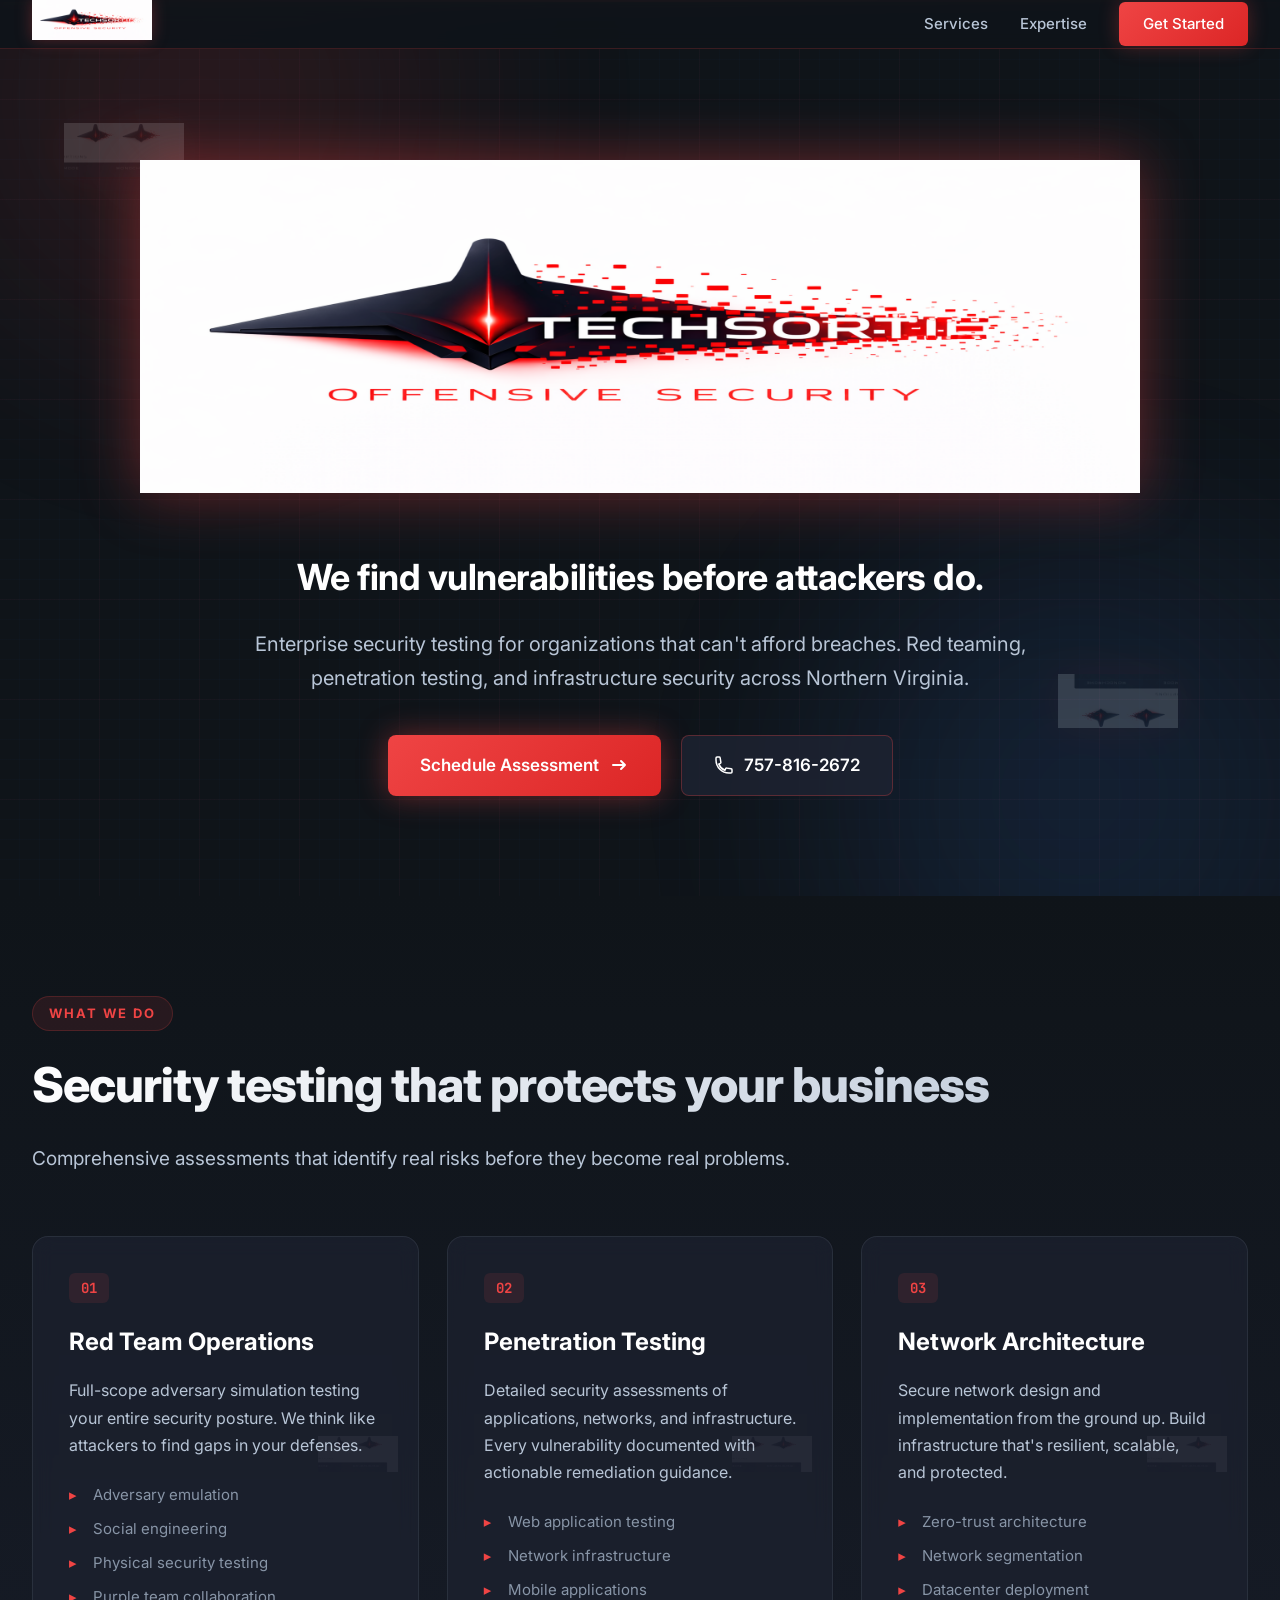
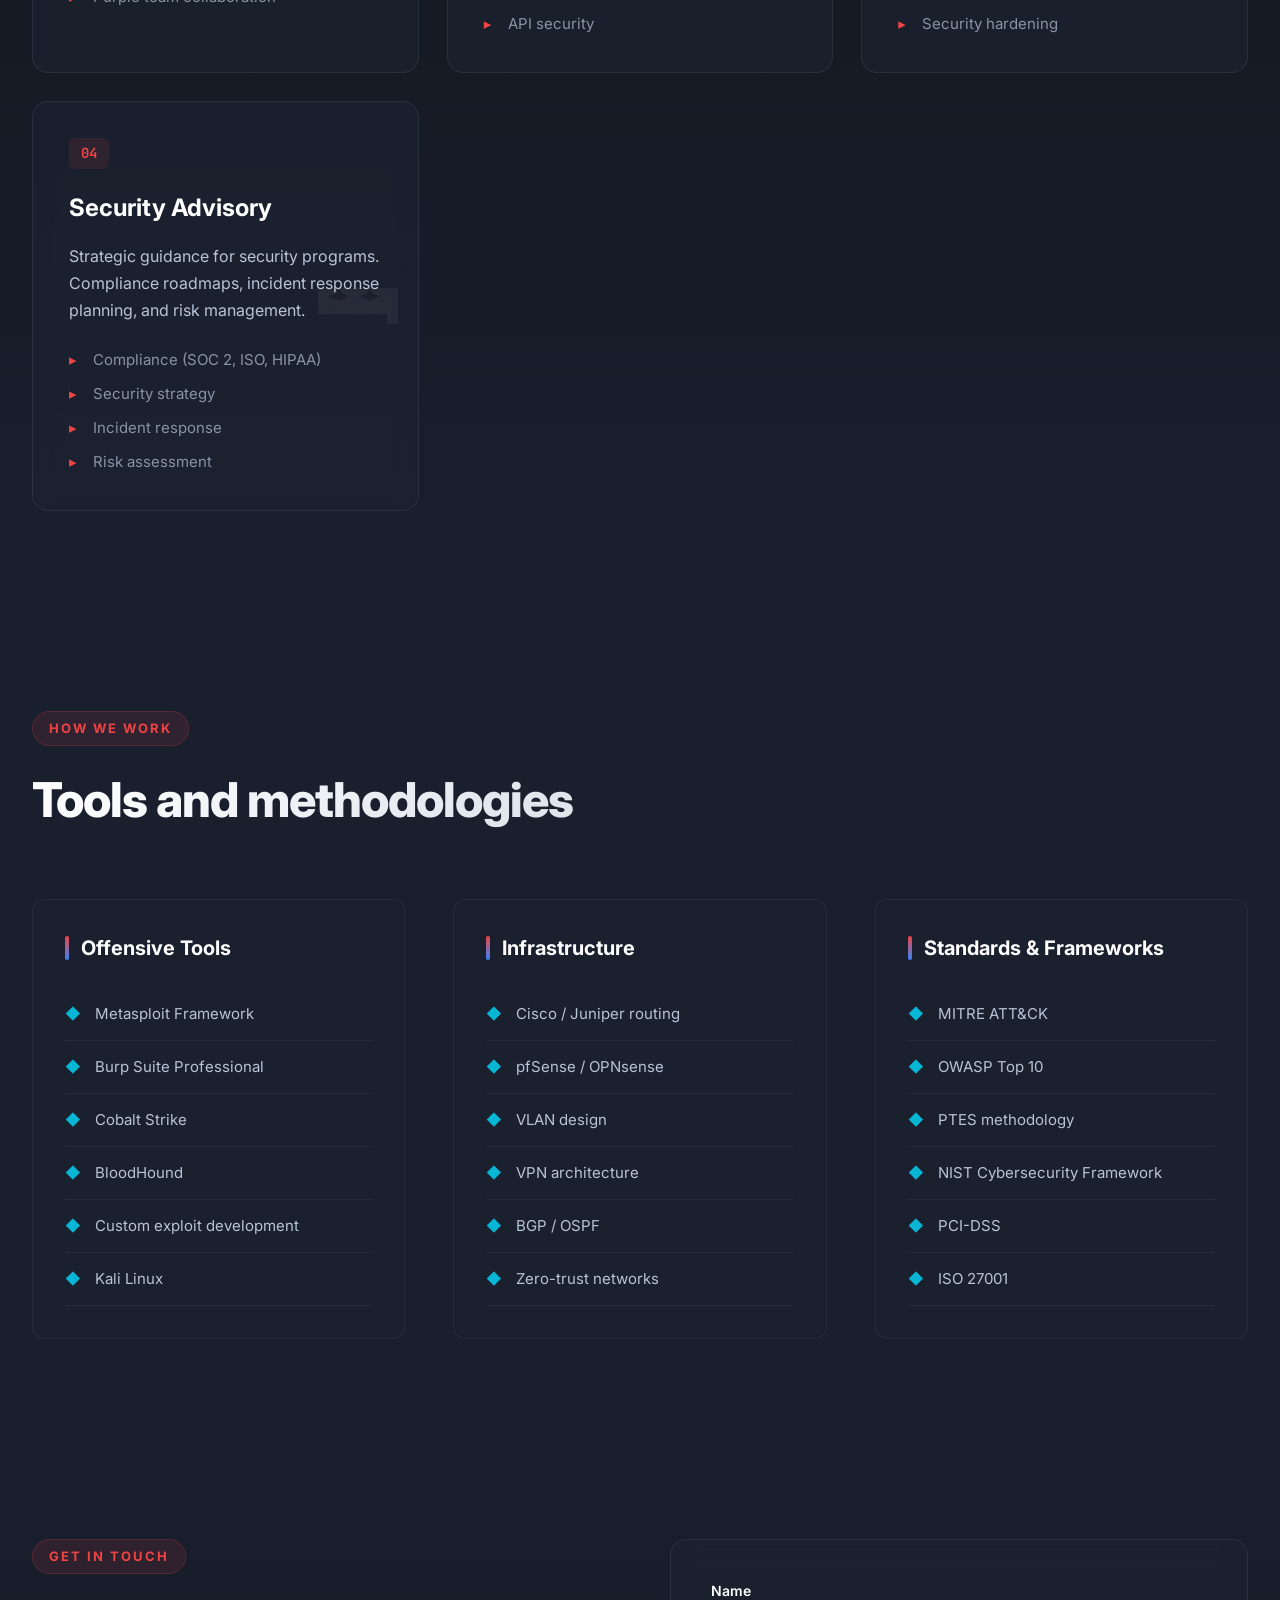
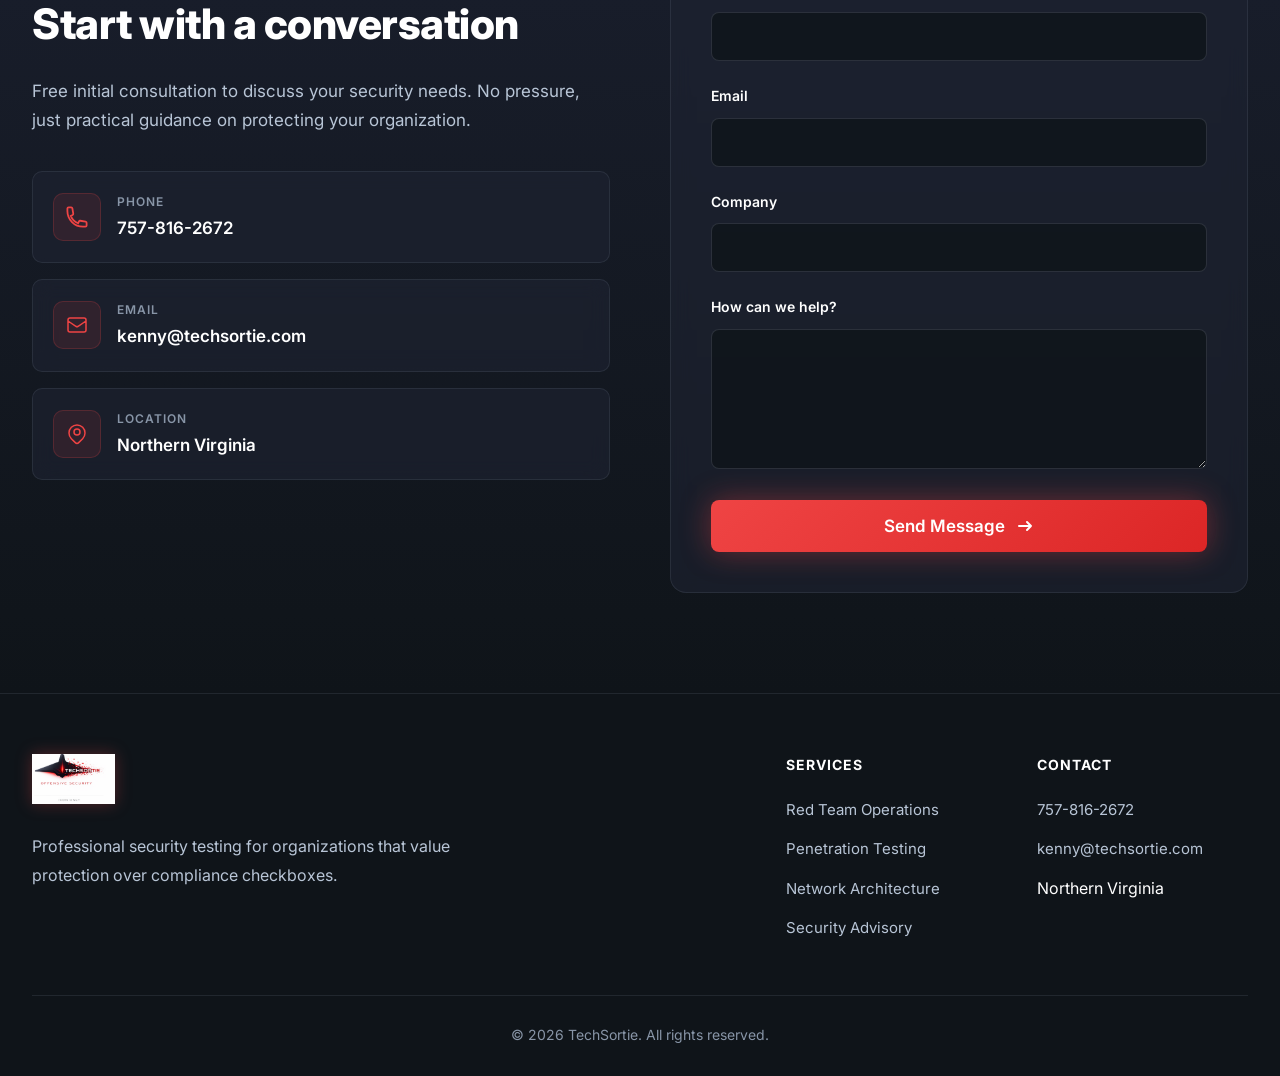
==== commit f32082b2: "Bold redesign - dark blue depth with real visual impact" ====
--- a/index.html
+++ b/index.html
@@ -15,6 +15,9 @@
     <!-- Subtle background grid -->
     <div class="grid-bg"></div>
     
+    <!-- Scanning line effect -->
+    <div class="scan-line"></div>
+    
     <!-- Navigation -->
     <nav class="nav">
         <div class="container nav-content">
@@ -31,6 +34,10 @@
 
     <!-- Hero Section -->
     <section class="hero">
+        <!-- Glowing background orbs -->
+        <div class="hero-glow hero-glow-1"></div>
+        <div class="hero-glow hero-glow-2"></div>
+        
         <div class="container">
             <div class="hero-logo">
                 <img src="techsortie_print_large.png" alt="TechSortie Offensive Security" class="main-logo">
--- a/styles.css
+++ b/styles.css
@@ -1,15 +1,19 @@
 :root {
-    --color-bg-primary: #ffffff;
-    --color-bg-secondary: #f8f9fa;
-    --color-bg-tertiary: #e9ecef;
-    
-    --color-text-primary: #1a1a1a;
-    --color-text-secondary: #4a5568;
-    --color-text-muted: #718096;
-    
-    --color-accent: #dc2626;
-    --color-accent-dark: #b91c1c;
-    --color-border: #e2e8f0;
+    /* Rich color palette with depth */
+    --color-bg-primary: #0f1419;
+    --color-bg-secondary: #1a1f2e;
+    --color-bg-card: #1e2433;
+    --color-bg-elevated: #252b3d;
+    
+    --color-text-primary: #ffffff;
+    --color-text-secondary: #b8c5d6;
+    --color-text-muted: #8895a7;
+    
+    --color-accent-red: #ef4444;
+    --color-accent-red-bright: #ff5555;
+    --color-blue-accent: #3b82f6;
+    --color-gunmetal: #6b7280;
+    --color-cyan: #06b6d4;
     
     --font-sans: 'Inter', -apple-system, system-ui, sans-serif;
     --font-mono: 'JetBrains Mono', monospace;
@@ -31,15 +35,10 @@
     color: var(--color-text-primary);
     line-height: 1.6;
     -webkit-font-smoothing: antialiased;
-}
-
-.container {
-    max-width: 1200px;
-    margin: 0 auto;
-    padding: 0 24px;
-}
-
-/* Background Grid */
+    overflow-x: hidden;
+}
+
+/* Dynamic animated grid background */
 .grid-bg {
     position: fixed;
     top: 0;
@@ -47,11 +46,41 @@
     width: 100%;
     height: 100%;
     background-image: 
-        linear-gradient(rgba(0, 0, 0, 0.02) 1px, transparent 1px),
-        linear-gradient(90deg, rgba(0, 0, 0, 0.02) 1px, transparent 1px);
-    background-size: 40px 40px;
+        linear-gradient(rgba(239, 68, 68, 0.03) 1px, transparent 1px),
+        linear-gradient(90deg, rgba(239, 68, 68, 0.03) 1px, transparent 1px),
+        linear-gradient(rgba(59, 130, 246, 0.02) 1px, transparent 1px),
+        linear-gradient(90deg, rgba(59, 130, 246, 0.02) 1px, transparent 1px);
+    background-size: 100px 100px, 100px 100px, 20px 20px, 20px 20px;
+    background-position: -1px -1px, -1px -1px, -1px -1px, -1px -1px;
     pointer-events: none;
     z-index: 0;
+    animation: gridPulse 20s ease-in-out infinite;
+}
+
+@keyframes gridPulse {
+    0%, 100% { opacity: 0.4; }
+    50% { opacity: 0.7; }
+}
+
+/* Scanning line effect */
+.scan-line {
+    position: fixed;
+    top: 0;
+    left: 0;
+    width: 100%;
+    height: 2px;
+    background: linear-gradient(90deg, transparent, var(--color-accent-red), transparent);
+    pointer-events: none;
+    z-index: 100;
+    animation: scan 8s linear infinite;
+    box-shadow: 0 0 10px var(--color-accent-red);
+}
+
+@keyframes scan {
+    0% { transform: translateY(0); opacity: 0; }
+    10% { opacity: 1; }
+    90% { opacity: 1; }
+    100% { transform: translateY(100vh); opacity: 0; }
 }
 
 /* Navigation */
@@ -60,10 +89,17 @@
     top: 0;
     left: 0;
     right: 0;
-    background: rgba(255, 255, 255, 0.95);
-    backdrop-filter: blur(10px);
-    border-bottom: 1px solid var(--color-border);
+    background: rgba(15, 20, 25, 0.92);
+    backdrop-filter: blur(12px);
+    border-bottom: 1px solid rgba(239, 68, 68, 0.2);
     z-index: 1000;
+    transition: all 0.3s ease;
+}
+
+.nav.scrolled {
+    background: rgba(15, 20, 25, 0.98);
+    border-bottom-color: rgba(239, 68, 68, 0.4);
+    box-shadow: 0 4px 24px rgba(0, 0, 0, 0.4);
 }
 
 .nav-content {
@@ -71,11 +107,20 @@
     justify-content: space-between;
     align-items: center;
     padding: 16px 24px;
+    max-width: 1400px;
+    margin: 0 auto;
 }
 
 .nav-logo {
-    height: 36px;
+    height: 40px;
     width: auto;
+    filter: drop-shadow(0 0 8px rgba(239, 68, 68, 0.3));
+    transition: all 0.3s ease;
+}
+
+.nav-logo:hover {
+    filter: drop-shadow(0 0 12px rgba(239, 68, 68, 0.6));
+    transform: scale(1.05);
 }
 
 .nav-links {
@@ -89,102 +134,263 @@
     text-decoration: none;
     font-size: 15px;
     font-weight: 500;
-    transition: color 0.2s;
+    transition: all 0.3s;
+    position: relative;
+}
+
+.nav-links a::after {
+    content: '';
+    position: absolute;
+    bottom: -4px;
+    left: 0;
+    width: 0;
+    height: 2px;
+    background: var(--color-accent-red);
+    transition: width 0.3s ease;
 }
 
 .nav-links a:hover {
     color: var(--color-text-primary);
 }
 
+.nav-links a:hover::after {
+    width: 100%;
+}
+
 .cta-link {
-    background: var(--color-accent);
+    background: linear-gradient(135deg, var(--color-accent-red), #dc2626);
     color: white !important;
-    padding: 8px 20px;
+    padding: 10px 24px;
     border-radius: 6px;
-    transition: all 0.2s;
+    transition: all 0.3s;
+    box-shadow: 0 0 20px rgba(239, 68, 68, 0.3);
+}
+
+.cta-link::after {
+    display: none;
 }
 
 .cta-link:hover {
-    background: var(--color-accent-dark);
-    transform: translateY(-1px);
-}
-
-/* Hero */
+    transform: translateY(-2px);
+    box-shadow: 0 8px 30px rgba(239, 68, 68, 0.5);
+}
+
+/* Hero Section */
 .hero {
-    padding: 140px 0 80px;
+    padding: 160px 0 100px;
     text-align: center;
     position: relative;
+    overflow: hidden;
+}
+
+/* Floating jet decorations with actual visibility */
+.hero::before,
+.hero::after {
+    content: '';
+    position: absolute;
+    width: 120px;
+    height: 120px;
+    background: url('techsortie_icon.png') no-repeat center;
+    background-size: contain;
+    opacity: 0.15;
+    filter: drop-shadow(0 0 20px rgba(239, 68, 68, 0.4));
+    pointer-events: none;
+}
+
+.hero::before {
+    top: 10%;
+    left: 5%;
+    animation: floatJet 12s ease-in-out infinite;
+}
+
+.hero::after {
+    bottom: 15%;
+    right: 8%;
+    animation: floatJet 15s ease-in-out infinite 3s;
+    transform: rotate(180deg);
+}
+
+@keyframes floatJet {
+    0%, 100% { 
+        transform: translateY(0px) translateX(0px) rotate(0deg);
+        opacity: 0.15;
+    }
+    25% {
+        opacity: 0.25;
+    }
+    50% { 
+        transform: translateY(-30px) translateX(20px) rotate(5deg);
+        opacity: 0.15;
+    }
+    75% {
+        opacity: 0.25;
+    }
+}
+
+/* Glowing orbs in background */
+.hero-glow {
+    position: absolute;
+    width: 600px;
+    height: 600px;
+    border-radius: 50%;
+    filter: blur(100px);
+    opacity: 0.15;
+    pointer-events: none;
+    animation: pulse 8s ease-in-out infinite;
+}
+
+.hero-glow-1 {
+    top: -200px;
+    left: -100px;
+    background: radial-gradient(circle, var(--color-accent-red), transparent);
+}
+
+.hero-glow-2 {
+    bottom: -200px;
+    right: -100px;
+    background: radial-gradient(circle, var(--color-blue-accent), transparent);
+    animation-delay: 4s;
+}
+
+@keyframes pulse {
+    0%, 100% { opacity: 0.15; transform: scale(1); }
+    50% { opacity: 0.25; transform: scale(1.1); }
+}
+
+.container {
+    max-width: 1400px;
+    margin: 0 auto;
+    padding: 0 32px;
+    position: relative;
+    z-index: 1;
 }
 
 .hero-logo {
-    margin-bottom: 40px;
+    margin-bottom: 48px;
+    animation: fadeInScale 1.2s ease forwards;
+}
+
+@keyframes fadeInScale {
+    from {
+        opacity: 0;
+        transform: scale(0.9) translateY(20px);
+    }
+    to {
+        opacity: 1;
+        transform: scale(1) translateY(0);
+    }
 }
 
 .main-logo {
-    max-width: 900px;
+    max-width: 1000px;
     width: 100%;
     height: auto;
+    filter: drop-shadow(0 0 30px rgba(239, 68, 68, 0.4));
+    transition: all 0.5s ease;
+}
+
+.main-logo:hover {
+    filter: drop-shadow(0 0 50px rgba(239, 68, 68, 0.7));
+    transform: scale(1.02);
 }
 
 .hero-tagline {
-    font-size: 28px;
-    font-weight: 600;
-    color: var(--color-text-primary);
-    margin-bottom: 16px;
+    font-size: 36px;
+    font-weight: 700;
+    color: var(--color-text-primary);
+    margin-bottom: 20px;
+    animation: fadeInUp 1s ease forwards 0.3s;
+    opacity: 0;
+    letter-spacing: -0.5px;
 }
 
 .hero-description {
-    font-size: 18px;
+    font-size: 20px;
     color: var(--color-text-secondary);
-    max-width: 700px;
-    margin: 0 auto 32px;
+    max-width: 800px;
+    margin: 0 auto 40px;
     line-height: 1.7;
+    animation: fadeInUp 1s ease forwards 0.5s;
+    opacity: 0;
+}
+
+@keyframes fadeInUp {
+    from {
+        opacity: 0;
+        transform: translateY(30px);
+    }
+    to {
+        opacity: 1;
+        transform: translateY(0);
+    }
 }
 
 .hero-cta {
     display: flex;
-    gap: 16px;
+    gap: 20px;
     justify-content: center;
     flex-wrap: wrap;
-}
-
-/* Buttons */
+    animation: fadeInUp 1s ease forwards 0.7s;
+    opacity: 0;
+}
+
+/* Buttons with actual impact */
 .btn-primary,
 .btn-secondary {
     display: inline-flex;
     align-items: center;
-    gap: 8px;
-    padding: 14px 28px;
+    gap: 10px;
+    padding: 16px 32px;
     border-radius: 8px;
     font-weight: 600;
-    font-size: 16px;
+    font-size: 17px;
     text-decoration: none;
-    transition: all 0.2s;
+    transition: all 0.3s cubic-bezier(0.4, 0, 0.2, 1);
     border: none;
     cursor: pointer;
     font-family: var(--font-sans);
+    position: relative;
+    overflow: hidden;
 }
 
 .btn-primary {
-    background: var(--color-accent);
+    background: linear-gradient(135deg, var(--color-accent-red), #dc2626);
     color: white;
+    box-shadow: 0 0 30px rgba(239, 68, 68, 0.4);
+}
+
+.btn-primary::before {
+    content: '';
+    position: absolute;
+    top: 0;
+    left: -100%;
+    width: 100%;
+    height: 100%;
+    background: linear-gradient(90deg, transparent, rgba(255, 255, 255, 0.2), transparent);
+    transition: left 0.5s;
+}
+
+.btn-primary:hover::before {
+    left: 100%;
 }
 
 .btn-primary:hover {
-    background: var(--color-accent-dark);
-    transform: translateY(-2px);
-    box-shadow: 0 8px 16px rgba(220, 38, 38, 0.2);
+    transform: translateY(-4px);
+    box-shadow: 0 12px 40px rgba(239, 68, 68, 0.6);
 }
 
 .btn-secondary {
-    background: var(--color-bg-secondary);
-    color: var(--color-text-primary);
-    border: 1px solid var(--color-border);
+    background: rgba(30, 36, 51, 0.8);
+    color: var(--color-text-primary);
+    border: 1px solid rgba(239, 68, 68, 0.3);
+    backdrop-filter: blur(10px);
 }
 
 .btn-secondary:hover {
-    background: var(--color-bg-tertiary);
-    border-color: var(--color-text-muted);
+    background: rgba(30, 36, 51, 1);
+    border-color: var(--color-accent-red);
+    transform: translateY(-4px);
+    box-shadow: 0 8px 30px rgba(239, 68, 68, 0.3);
 }
 
 .btn-block {
@@ -192,78 +398,140 @@
     justify-content: center;
 }
 
-/* Section Headers */
+/* Section styling with depth */
 .section-header {
-    margin-bottom: 48px;
+    margin-bottom: 60px;
+    text-align: left;
 }
 
 .section-label {
-    font-size: 14px;
-    font-weight: 600;
-    color: var(--color-accent);
+    font-size: 13px;
+    font-weight: 700;
+    color: var(--color-accent-red);
     text-transform: uppercase;
-    letter-spacing: 0.5px;
-    display: block;
-    margin-bottom: 12px;
+    letter-spacing: 2px;
+    display: inline-block;
+    margin-bottom: 16px;
+    padding: 6px 16px;
+    background: rgba(239, 68, 68, 0.1);
+    border-radius: 20px;
+    border: 1px solid rgba(239, 68, 68, 0.2);
 }
 
 .section-header h2 {
-    font-size: 42px;
-    font-weight: 700;
-    margin-bottom: 16px;
-    letter-spacing: -0.5px;
+    font-size: 48px;
+    font-weight: 800;
+    margin-bottom: 20px;
+    letter-spacing: -1px;
+    background: linear-gradient(135deg, var(--color-text-primary), var(--color-text-secondary));
+    -webkit-background-clip: text;
+    -webkit-text-fill-color: transparent;
+    background-clip: text;
 }
 
 .section-intro {
-    font-size: 18px;
+    font-size: 19px;
     color: var(--color-text-secondary);
-    max-width: 700px;
-}
-
-/* Services */
+    max-width: 800px;
+    line-height: 1.7;
+}
+
+/* Services with real visual interest */
 .services {
-    padding: 80px 0;
-    background: var(--color-bg-secondary);
+    padding: 100px 0;
+    background: linear-gradient(180deg, var(--color-bg-primary) 0%, var(--color-bg-secondary) 100%);
+    position: relative;
 }
 
 .services-grid {
     display: grid;
-    grid-template-columns: repeat(auto-fit, minmax(280px, 1fr));
-    gap: 24px;
+    grid-template-columns: repeat(auto-fit, minmax(300px, 1fr));
+    gap: 28px;
 }
 
 .service-card {
-    background: var(--color-bg-primary);
-    border: 1px solid var(--color-border);
-    border-radius: 12px;
-    padding: 32px;
-    transition: all 0.3s;
+    background: rgba(30, 36, 51, 0.6);
+    border: 1px solid rgba(107, 114, 128, 0.2);
+    border-radius: 16px;
+    padding: 36px;
+    transition: all 0.4s cubic-bezier(0.4, 0, 0.2, 1);
+    position: relative;
+    backdrop-filter: blur(10px);
+    overflow: hidden;
+}
+
+.service-card::before {
+    content: '';
+    position: absolute;
+    top: 0;
+    left: 0;
+    right: 0;
+    height: 4px;
+    background: linear-gradient(90deg, var(--color-accent-red), var(--color-blue-accent));
+    transform: scaleX(0);
+    transform-origin: left;
+    transition: transform 0.5s cubic-bezier(0.4, 0, 0.2, 1);
+}
+
+.service-card::after {
+    content: '';
+    position: absolute;
+    top: 50%;
+    right: 20px;
+    width: 80px;
+    height: 80px;
+    background: url('techsortie_icon.png') no-repeat center;
+    background-size: contain;
+    opacity: 0.05;
+    transform: translateY(-50%);
+    transition: all 0.5s ease;
+}
+
+.service-card:hover::before {
+    transform: scaleX(1);
+}
+
+.service-card:hover::after {
+    opacity: 0.15;
+    transform: translateY(-50%) scale(1.2) rotate(10deg);
 }
 
 .service-card:hover {
-    border-color: var(--color-accent);
-    transform: translateY(-4px);
-    box-shadow: 0 12px 24px rgba(0, 0, 0, 0.08);
+    border-color: rgba(239, 68, 68, 0.5);
+    transform: translateY(-8px);
+    box-shadow: 0 20px 60px rgba(0, 0, 0, 0.4), 0 0 40px rgba(239, 68, 68, 0.1);
+    background: rgba(30, 36, 51, 0.9);
 }
 
 .service-number {
     font-family: var(--font-mono);
     font-size: 14px;
-    color: var(--color-accent);
-    font-weight: 600;
+    color: var(--color-accent-red);
+    font-weight: 700;
+    margin-bottom: 20px;
+    display: inline-block;
+    transition: all 0.3s ease;
+    padding: 4px 12px;
+    background: rgba(239, 68, 68, 0.1);
+    border-radius: 6px;
+}
+
+.service-card:hover .service-number {
+    transform: translateX(8px);
+    background: rgba(239, 68, 68, 0.2);
+}
+
+.service-card h3 {
+    font-size: 24px;
+    font-weight: 700;
     margin-bottom: 16px;
-}
-
-.service-card h3 {
-    font-size: 22px;
-    font-weight: 700;
-    margin-bottom: 12px;
+    color: var(--color-text-primary);
 }
 
 .service-card p {
     color: var(--color-text-secondary);
-    margin-bottom: 20px;
-    font-size: 15px;
+    margin-bottom: 24px;
+    font-size: 16px;
     line-height: 1.7;
 }
 
@@ -271,40 +539,77 @@
     list-style: none;
     display: flex;
     flex-direction: column;
-    gap: 8px;
+    gap: 10px;
 }
 
 .service-list li {
-    font-size: 14px;
-    color: var(--color-text-secondary);
-    padding-left: 20px;
+    font-size: 15px;
+    color: var(--color-text-muted);
+    padding-left: 24px;
     position: relative;
+    transition: all 0.3s ease;
 }
 
 .service-list li::before {
-    content: '→';
+    content: '▸';
     position: absolute;
     left: 0;
-    color: var(--color-accent);
-    font-weight: 600;
-}
-
-/* Expertise */
+    color: var(--color-accent-red);
+    font-weight: 700;
+    transition: all 0.3s ease;
+}
+
+.service-list li:hover {
+    color: var(--color-text-secondary);
+    padding-left: 28px;
+}
+
+.service-list li:hover::before {
+    color: var(--color-accent-red-bright);
+}
+
+/* Expertise section */
 .expertise {
-    padding: 80px 0;
+    padding: 100px 0;
+    background: var(--color-bg-secondary);
 }
 
 .expertise-grid {
     display: grid;
-    grid-template-columns: repeat(auto-fit, minmax(300px, 1fr));
+    grid-template-columns: repeat(auto-fit, minmax(320px, 1fr));
     gap: 48px;
 }
 
+.expertise-column {
+    background: rgba(30, 36, 51, 0.4);
+    padding: 32px;
+    border-radius: 12px;
+    border: 1px solid rgba(107, 114, 128, 0.15);
+    transition: all 0.4s ease;
+}
+
+.expertise-column:hover {
+    border-color: rgba(59, 130, 246, 0.3);
+    box-shadow: 0 12px 40px rgba(0, 0, 0, 0.3);
+    transform: translateY(-4px);
+}
+
 .expertise-column h4 {
-    font-size: 18px;
+    font-size: 20px;
     font-weight: 700;
-    margin-bottom: 20px;
-    color: var(--color-text-primary);
+    margin-bottom: 24px;
+    color: var(--color-text-primary);
+    display: flex;
+    align-items: center;
+    gap: 12px;
+}
+
+.expertise-column h4::before {
+    content: '';
+    width: 4px;
+    height: 24px;
+    background: linear-gradient(180deg, var(--color-accent-red), var(--color-blue-accent));
+    border-radius: 2px;
 }
 
 .expertise-column ul {
@@ -312,27 +617,35 @@
 }
 
 .expertise-column li {
-    padding: 12px 0;
-    border-bottom: 1px solid var(--color-border);
+    padding: 14px 0;
+    border-bottom: 1px solid rgba(107, 114, 128, 0.15);
     color: var(--color-text-secondary);
-    transition: color 0.2s;
+    transition: all 0.3s ease;
     font-size: 15px;
+    cursor: default;
 }
 
 .expertise-column li:hover {
     color: var(--color-text-primary);
+    padding-left: 12px;
+    border-bottom-color: var(--color-accent-red);
 }
 
 .expertise-column li::before {
-    content: '▸ ';
-    color: var(--color-accent);
-    margin-right: 8px;
-}
-
-/* Contact */
+    content: '◆ ';
+    color: var(--color-cyan);
+    margin-right: 10px;
+    transition: all 0.3s ease;
+}
+
+.expertise-column li:hover::before {
+    color: var(--color-accent-red);
+}
+
+/* Contact section */
 .contact {
-    padding: 80px 0;
-    background: var(--color-bg-secondary);
+    padding: 100px 0;
+    background: linear-gradient(180deg, var(--color-bg-secondary) 0%, var(--color-bg-primary) 100%);
 }
 
 .contact-content {
@@ -343,15 +656,16 @@
 }
 
 .contact-info h2 {
-    font-size: 36px;
-    font-weight: 700;
-    margin-bottom: 16px;
+    font-size: 42px;
+    font-weight: 800;
+    margin-bottom: 20px;
+    letter-spacing: -0.5px;
 }
 
 .contact-info p {
     color: var(--color-text-secondary);
-    font-size: 16px;
-    margin-bottom: 32px;
+    font-size: 17px;
+    margin-bottom: 36px;
     line-height: 1.7;
 }
 
@@ -365,59 +679,64 @@
     display: flex;
     gap: 16px;
     align-items: center;
-    padding: 16px;
-    background: var(--color-bg-primary);
-    border: 1px solid var(--color-border);
-    border-radius: 8px;
+    padding: 20px;
+    background: rgba(30, 36, 51, 0.6);
+    border: 1px solid rgba(107, 114, 128, 0.2);
+    border-radius: 10px;
     text-decoration: none;
     color: inherit;
-    transition: all 0.2s;
+    transition: all 0.3s ease;
+    backdrop-filter: blur(10px);
 }
 
 .contact-method:hover {
-    border-color: var(--color-accent);
-    transform: translateX(4px);
+    border-color: var(--color-accent-red);
+    transform: translateX(8px);
+    box-shadow: 0 8px 30px rgba(239, 68, 68, 0.2);
 }
 
 .method-icon {
-    width: 40px;
-    height: 40px;
-    background: var(--color-bg-secondary);
-    border-radius: 8px;
+    width: 48px;
+    height: 48px;
+    background: rgba(239, 68, 68, 0.1);
+    border-radius: 10px;
     display: flex;
     align-items: center;
     justify-content: center;
     flex-shrink: 0;
+    border: 1px solid rgba(239, 68, 68, 0.2);
 }
 
 .method-icon svg {
-    color: var(--color-accent);
+    color: var(--color-accent-red);
 }
 
 .method-label {
     font-size: 12px;
     color: var(--color-text-muted);
     text-transform: uppercase;
-    letter-spacing: 0.5px;
+    letter-spacing: 1px;
     margin-bottom: 4px;
+    font-weight: 600;
 }
 
 .method-value {
-    font-size: 16px;
+    font-size: 17px;
     font-weight: 600;
     color: var(--color-text-primary);
 }
 
 /* Contact Form */
 .contact-form-wrapper {
-    background: var(--color-bg-primary);
-    border: 1px solid var(--color-border);
-    border-radius: 12px;
-    padding: 32px;
+    background: rgba(30, 36, 51, 0.6);
+    border: 1px solid rgba(107, 114, 128, 0.2);
+    border-radius: 16px;
+    padding: 40px;
+    backdrop-filter: blur(10px);
 }
 
 .form-group {
-    margin-bottom: 20px;
+    margin-bottom: 24px;
 }
 
 .form-group label {
@@ -425,38 +744,39 @@
     font-size: 14px;
     font-weight: 600;
     color: var(--color-text-primary);
-    margin-bottom: 8px;
+    margin-bottom: 10px;
 }
 
 .form-group input,
 .form-group textarea {
     width: 100%;
-    background: var(--color-bg-secondary);
-    border: 1px solid var(--color-border);
-    border-radius: 6px;
-    padding: 12px 16px;
+    background: rgba(15, 20, 25, 0.8);
+    border: 1px solid rgba(107, 114, 128, 0.3);
+    border-radius: 8px;
+    padding: 14px 18px;
     color: var(--color-text-primary);
     font-family: var(--font-sans);
     font-size: 15px;
-    transition: all 0.2s;
+    transition: all 0.3s ease;
 }
 
 .form-group input:focus,
 .form-group textarea:focus {
     outline: none;
-    border-color: var(--color-accent);
-    box-shadow: 0 0 0 3px rgba(220, 38, 38, 0.1);
+    border-color: var(--color-accent-red);
+    box-shadow: 0 0 0 3px rgba(239, 68, 68, 0.15);
+    background: rgba(15, 20, 25, 0.95);
 }
 
 .form-group textarea {
     resize: vertical;
-    min-height: 120px;
+    min-height: 140px;
 }
 
 /* Footer */
 .footer {
     background: var(--color-bg-primary);
-    border-top: 1px solid var(--color-border);
+    border-top: 1px solid rgba(107, 114, 128, 0.2);
     padding: 60px 0 30px;
 }
 
@@ -470,13 +790,15 @@
 .footer-logo {
     height: 50px;
     width: auto;
-    margin-bottom: 16px;
+    margin-bottom: 20px;
+    filter: drop-shadow(0 0 8px rgba(239, 68, 68, 0.3));
 }
 
 .footer-brand p {
     color: var(--color-text-secondary);
-    line-height: 1.7;
-    max-width: 400px;
+    line-height: 1.8;
+    max-width: 450px;
+    font-size: 16px;
 }
 
 .footer-links {
@@ -489,9 +811,9 @@
     font-size: 14px;
     font-weight: 700;
     text-transform: uppercase;
-    letter-spacing: 0.5px;
-    color: var(--color-text-primary);
-    margin-bottom: 16px;
+    letter-spacing: 1px;
+    color: var(--color-text-primary);
+    margin-bottom: 20px;
 }
 
 .footer-column ul {
@@ -499,23 +821,24 @@
 }
 
 .footer-column li {
-    margin-bottom: 12px;
+    margin-bottom: 14px;
 }
 
 .footer-column a {
     color: var(--color-text-secondary);
     text-decoration: none;
-    transition: color 0.2s;
+    transition: all 0.3s ease;
     font-size: 15px;
 }
 
 .footer-column a:hover {
-    color: var(--color-text-primary);
+    color: var(--color-accent-red);
+    padding-left: 4px;
 }
 
 .footer-bottom {
-    border-top: 1px solid var(--color-border);
-    padding-top: 24px;
+    border-top: 1px solid rgba(107, 114, 128, 0.2);
+    padding-top: 28px;
     text-align: center;
     color: var(--color-text-muted);
     font-size: 14px;
@@ -525,13 +848,17 @@
 @media (max-width: 968px) {
     .contact-content {
         grid-template-columns: 1fr;
-        gap: 40px;
+        gap: 50px;
     }
     
     .footer-content {
         grid-template-columns: 1fr;
         gap: 40px;
     }
+    
+    .section-header h2 {
+        font-size: 36px;
+    }
 }
 
 @media (max-width: 768px) {
@@ -540,23 +867,19 @@
     }
     
     .hero {
-        padding: 120px 0 60px;
+        padding: 140px 0 80px;
     }
     
     .hero-tagline {
-        font-size: 24px;
+        font-size: 28px;
     }
     
     .hero-description {
-        font-size: 16px;
-    }
-    
-    .section-header h2 {
-        font-size: 32px;
+        font-size: 17px;
     }
     
     .services, .expertise, .contact {
-        padding: 60px 0;
+        padding: 80px 0;
     }
     
     .hero-cta {
@@ -568,4 +891,10 @@
         width: 100%;
         justify-content: center;
     }
+    
+    .hero::before,
+    .hero::after {
+        width: 80px;
+        height: 80px;
+    }
 }
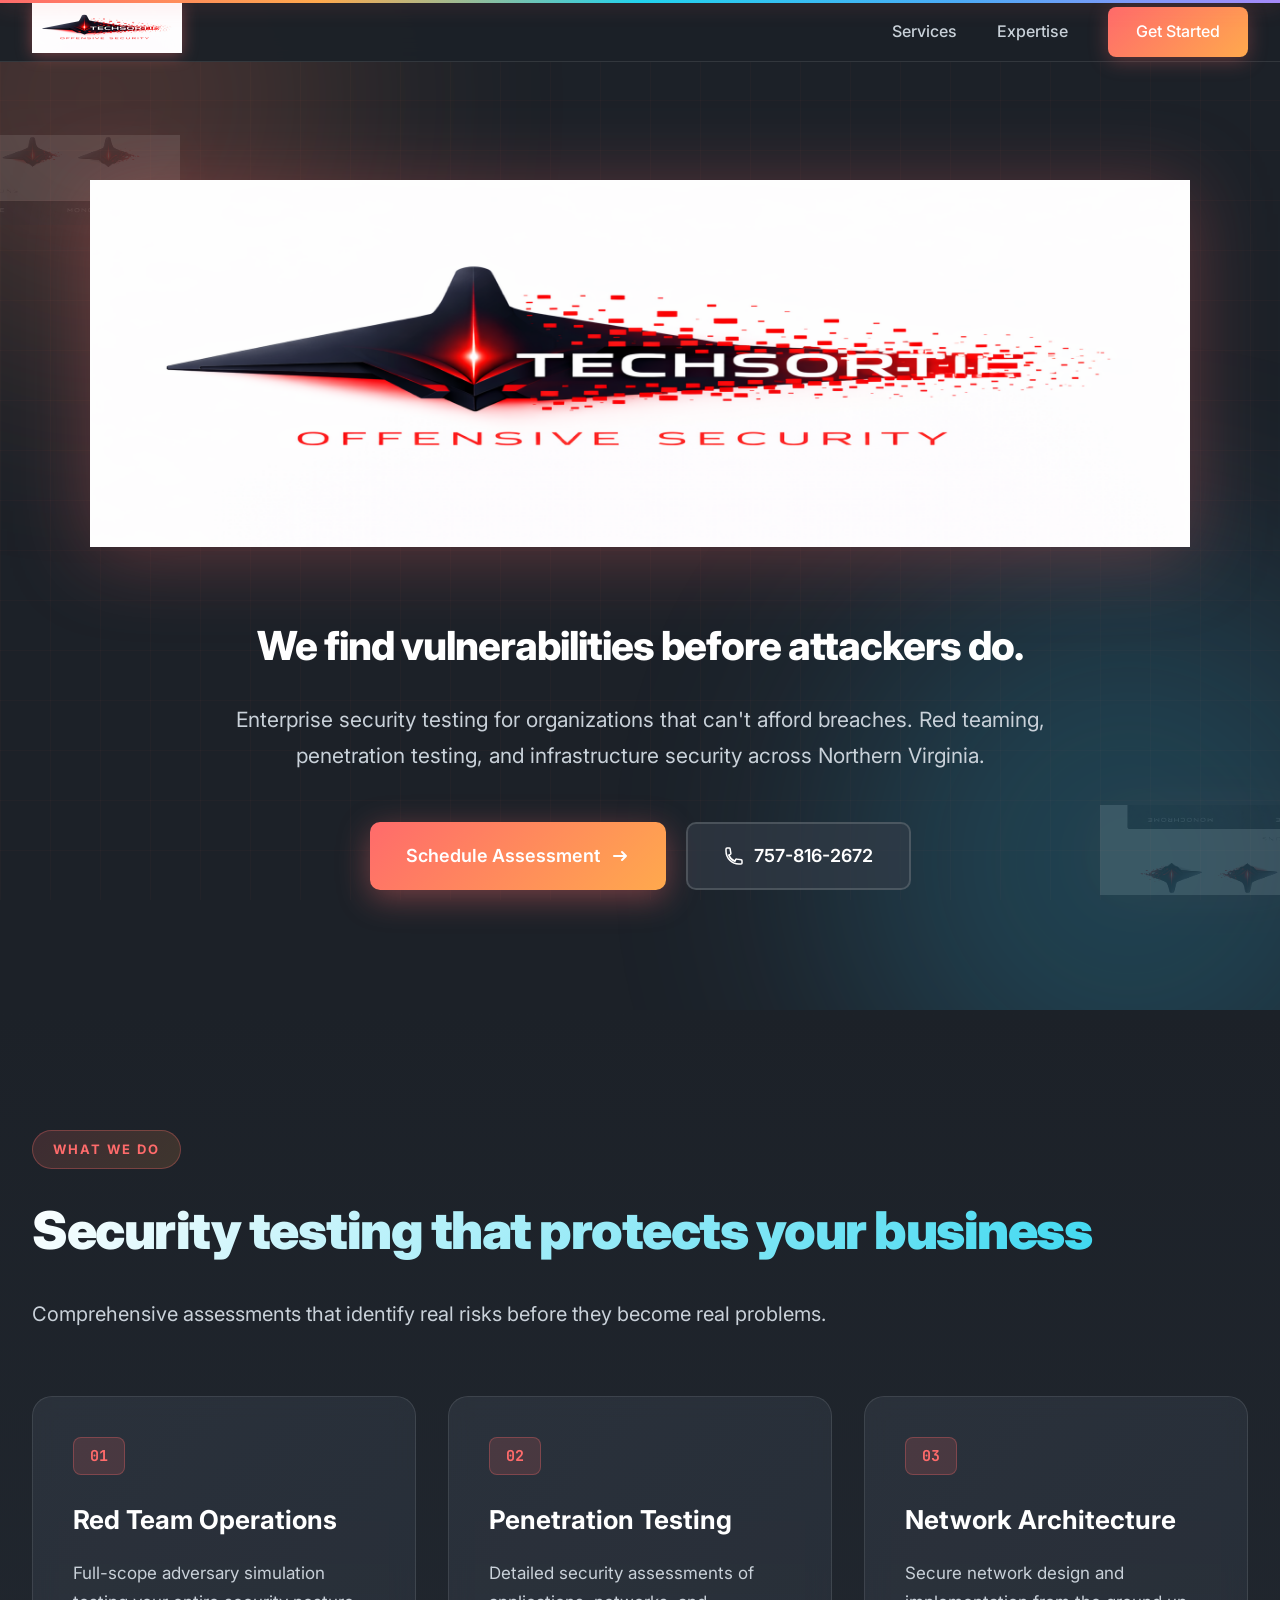
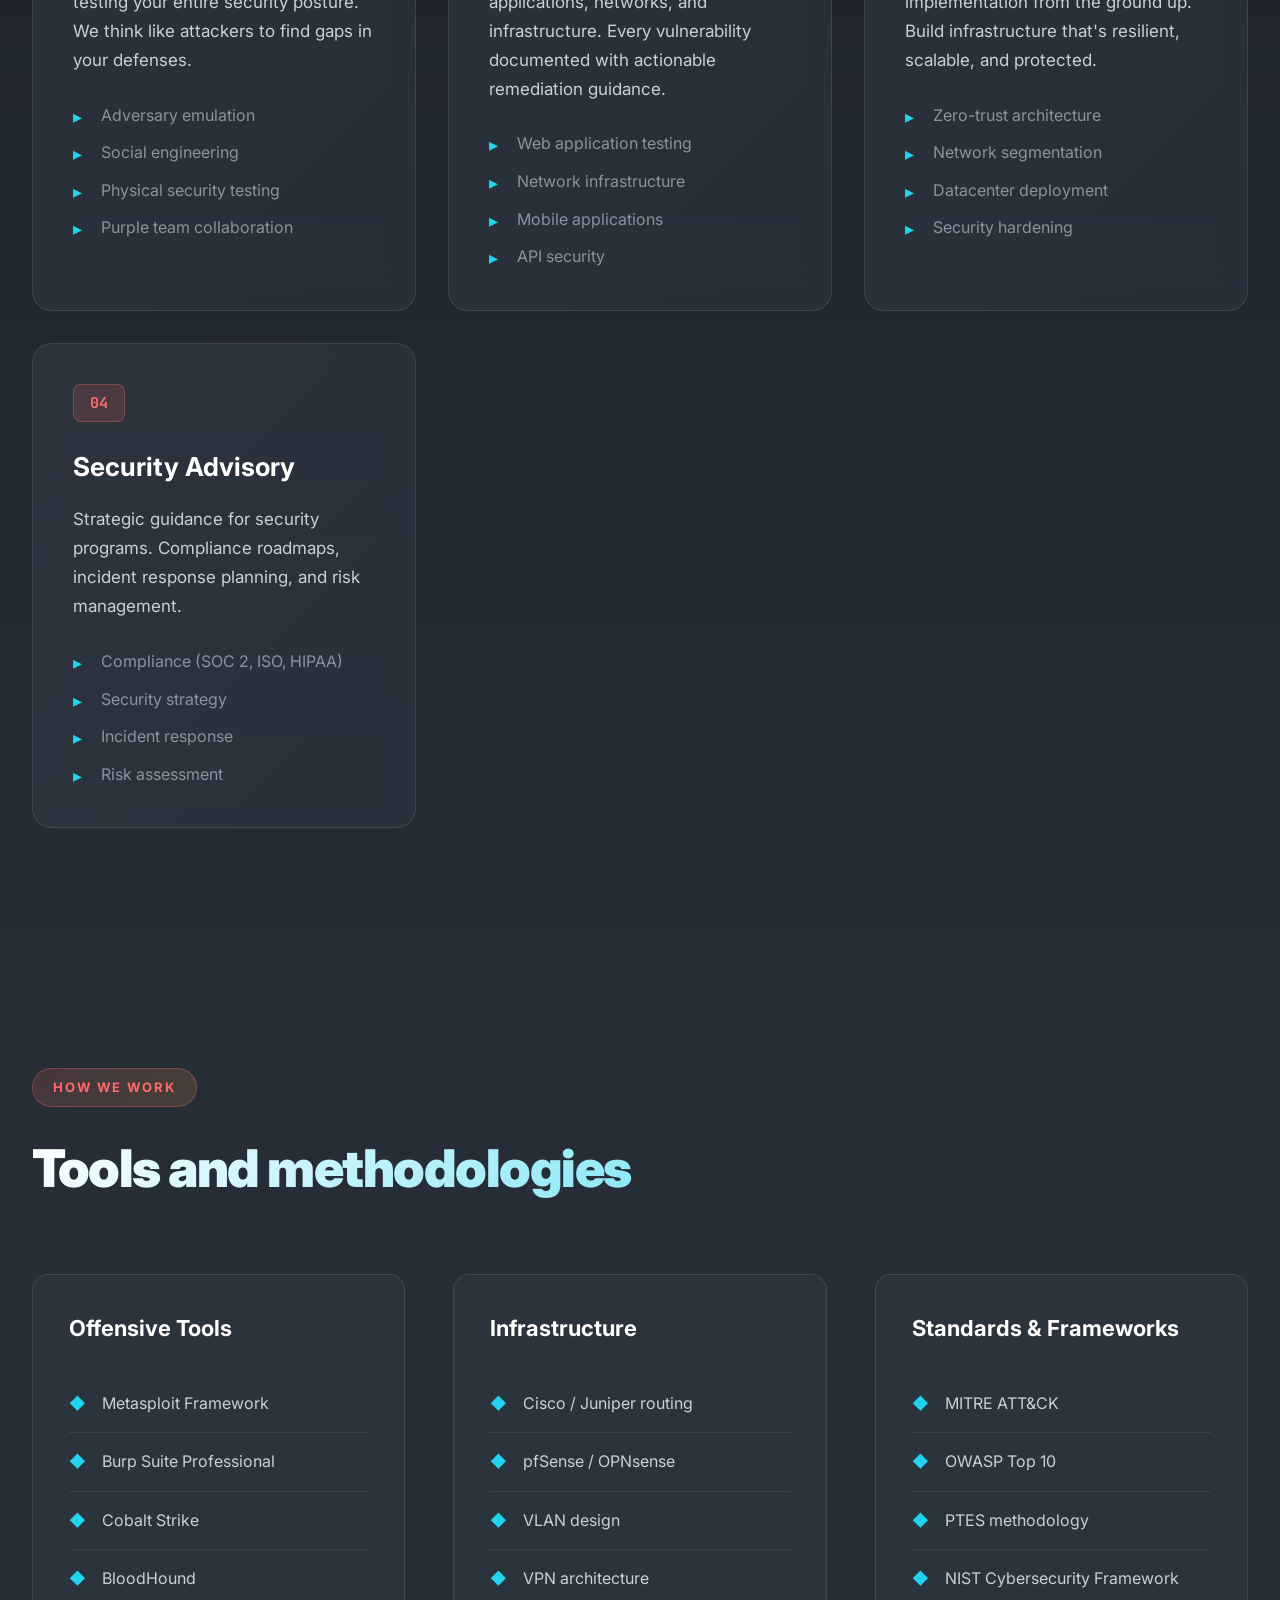
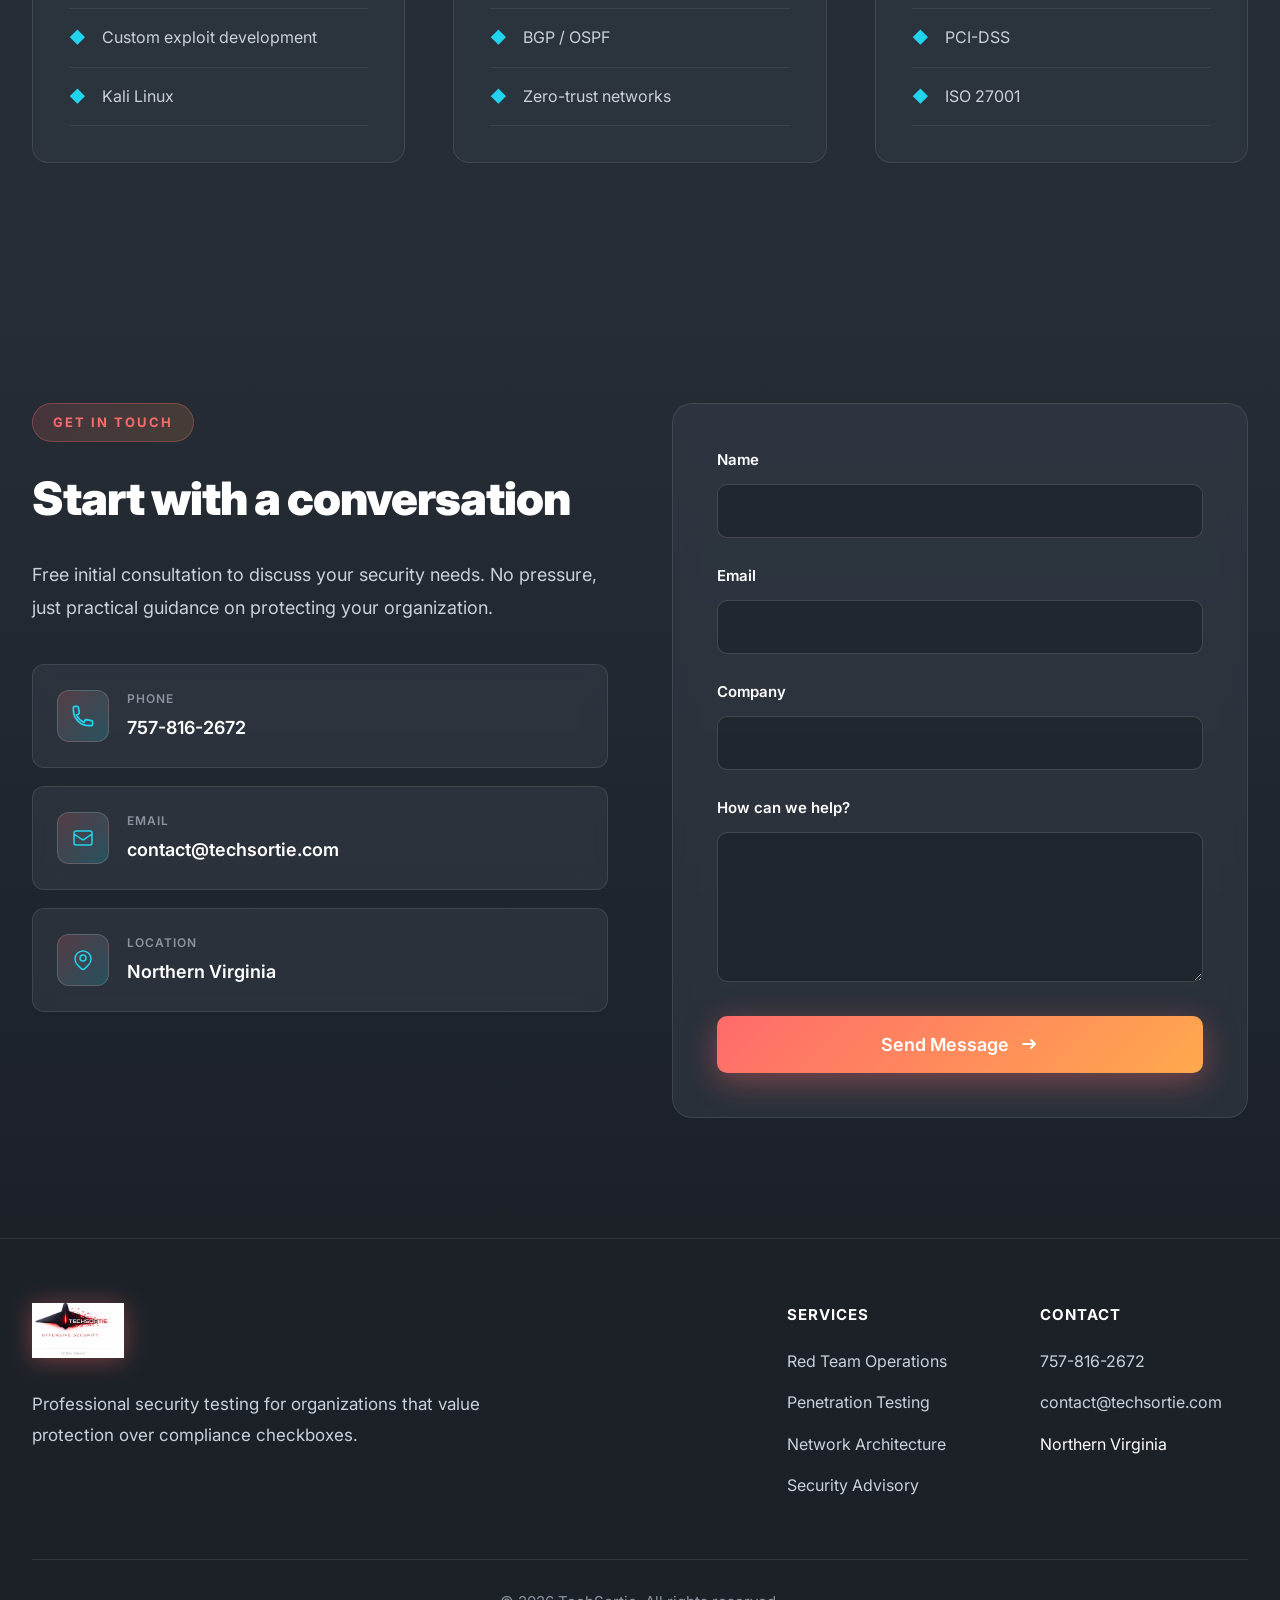
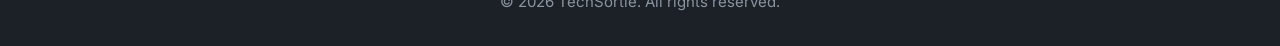
==== commit 572c9521: "Gunmetal redesign with color gradients and large jet graphics" ====
--- a/index.html
+++ b/index.html
@@ -200,7 +200,7 @@
                             </div>
                             <div>
                                 <div class="method-label">Email</div>
-                                <div class="method-value">kenny@techsortie.com</div>
+                                <div class="method-value">contact@techsortie.com</div>
                             </div>
                         </div>
 
@@ -271,7 +271,7 @@
                         <h4>Contact</h4>
                         <ul>
                             <li><a href="tel:757-816-2672">757-816-2672</a></li>
-                            <li><a href="mailto:kenny@techsortie.com">kenny@techsortie.com</a></li>
+                            <li><a href="mailto:contact@techsortie.com">contact@techsortie.com</a></li>
                             <li>Northern Virginia</li>
                         </ul>
                     </div>
--- a/styles.css
+++ b/styles.css
@@ -1,19 +1,19 @@
 :root {
-    /* Rich color palette with depth */
-    --color-bg-primary: #0f1419;
-    --color-bg-secondary: #1a1f2e;
-    --color-bg-card: #1e2433;
-    --color-bg-elevated: #252b3d;
+    /* Sophisticated gunmetal palette with color accents */
+    --color-bg-primary: #1c2128;
+    --color-bg-secondary: #262d36;
+    --color-bg-card: #2d3642;
+    --color-bg-elevated: #363e4a;
     
     --color-text-primary: #ffffff;
-    --color-text-secondary: #b8c5d6;
-    --color-text-muted: #8895a7;
-    
-    --color-accent-red: #ef4444;
-    --color-accent-red-bright: #ff5555;
-    --color-blue-accent: #3b82f6;
-    --color-gunmetal: #6b7280;
-    --color-cyan: #06b6d4;
+    --color-text-secondary: #c9d1d9;
+    --color-text-muted: #8b949e;
+    
+    --color-accent-red: #ff6b6b;
+    --color-accent-orange: #ffa94d;
+    --color-accent-blue: #4dabf7;
+    --color-accent-cyan: #22d3ee;
+    --color-accent-purple: #a78bfa;
     
     --font-sans: 'Inter', -apple-system, system-ui, sans-serif;
     --font-mono: 'JetBrains Mono', monospace;
@@ -38,7 +38,7 @@
     overflow-x: hidden;
 }
 
-/* Dynamic animated grid background */
+/* Subtle animated grid */
 .grid-bg {
     position: fixed;
     top: 0;
@@ -46,93 +46,82 @@
     width: 100%;
     height: 100%;
     background-image: 
-        linear-gradient(rgba(239, 68, 68, 0.03) 1px, transparent 1px),
-        linear-gradient(90deg, rgba(239, 68, 68, 0.03) 1px, transparent 1px),
-        linear-gradient(rgba(59, 130, 246, 0.02) 1px, transparent 1px),
-        linear-gradient(90deg, rgba(59, 130, 246, 0.02) 1px, transparent 1px);
-    background-size: 100px 100px, 100px 100px, 20px 20px, 20px 20px;
-    background-position: -1px -1px, -1px -1px, -1px -1px, -1px -1px;
+        linear-gradient(rgba(255, 107, 107, 0.05) 1px, transparent 1px),
+        linear-gradient(90deg, rgba(255, 107, 107, 0.05) 1px, transparent 1px);
+    background-size: 50px 50px;
     pointer-events: none;
     z-index: 0;
-    animation: gridPulse 20s ease-in-out infinite;
-}
-
-@keyframes gridPulse {
-    0%, 100% { opacity: 0.4; }
-    50% { opacity: 0.7; }
-}
-
-/* Scanning line effect */
+    opacity: 0.6;
+}
+
+/* Gradient accent bar at top */
 .scan-line {
     position: fixed;
     top: 0;
     left: 0;
     width: 100%;
-    height: 2px;
-    background: linear-gradient(90deg, transparent, var(--color-accent-red), transparent);
+    height: 3px;
+    background: linear-gradient(90deg, 
+        var(--color-accent-red) 0%, 
+        var(--color-accent-orange) 25%,
+        var(--color-accent-cyan) 50%,
+        var(--color-accent-blue) 75%,
+        var(--color-accent-purple) 100%
+    );
     pointer-events: none;
-    z-index: 100;
-    animation: scan 8s linear infinite;
-    box-shadow: 0 0 10px var(--color-accent-red);
-}
-
-@keyframes scan {
-    0% { transform: translateY(0); opacity: 0; }
-    10% { opacity: 1; }
-    90% { opacity: 1; }
-    100% { transform: translateY(100vh); opacity: 0; }
+    z-index: 1001;
+    box-shadow: 0 0 20px rgba(255, 107, 107, 0.5);
 }
 
 /* Navigation */
 .nav {
     position: fixed;
-    top: 0;
+    top: 3px;
     left: 0;
     right: 0;
-    background: rgba(15, 20, 25, 0.92);
+    background: rgba(28, 33, 40, 0.95);
     backdrop-filter: blur(12px);
-    border-bottom: 1px solid rgba(239, 68, 68, 0.2);
+    border-bottom: 1px solid rgba(255, 255, 255, 0.1);
     z-index: 1000;
     transition: all 0.3s ease;
 }
 
 .nav.scrolled {
-    background: rgba(15, 20, 25, 0.98);
-    border-bottom-color: rgba(239, 68, 68, 0.4);
-    box-shadow: 0 4px 24px rgba(0, 0, 0, 0.4);
+    background: rgba(28, 33, 40, 0.98);
+    box-shadow: 0 8px 32px rgba(0, 0, 0, 0.3);
 }
 
 .nav-content {
     display: flex;
     justify-content: space-between;
     align-items: center;
-    padding: 16px 24px;
+    padding: 20px 32px;
     max-width: 1400px;
     margin: 0 auto;
 }
 
 .nav-logo {
-    height: 40px;
+    height: 50px;
     width: auto;
-    filter: drop-shadow(0 0 8px rgba(239, 68, 68, 0.3));
+    filter: drop-shadow(0 2px 8px rgba(255, 107, 107, 0.4));
     transition: all 0.3s ease;
 }
 
 .nav-logo:hover {
-    filter: drop-shadow(0 0 12px rgba(239, 68, 68, 0.6));
-    transform: scale(1.05);
+    filter: drop-shadow(0 4px 16px rgba(255, 107, 107, 0.6));
+    transform: translateY(-2px);
 }
 
 .nav-links {
     display: flex;
-    gap: 32px;
+    gap: 40px;
     align-items: center;
 }
 
 .nav-links a {
     color: var(--color-text-secondary);
     text-decoration: none;
-    font-size: 15px;
+    font-size: 16px;
     font-weight: 500;
     transition: all 0.3s;
     position: relative;
@@ -141,11 +130,11 @@
 .nav-links a::after {
     content: '';
     position: absolute;
-    bottom: -4px;
+    bottom: -6px;
     left: 0;
     width: 0;
     height: 2px;
-    background: var(--color-accent-red);
+    background: linear-gradient(90deg, var(--color-accent-red), var(--color-accent-orange));
     transition: width 0.3s ease;
 }
 
@@ -158,12 +147,12 @@
 }
 
 .cta-link {
-    background: linear-gradient(135deg, var(--color-accent-red), #dc2626);
+    background: linear-gradient(135deg, var(--color-accent-red), var(--color-accent-orange));
     color: white !important;
-    padding: 10px 24px;
-    border-radius: 6px;
+    padding: 12px 28px;
+    border-radius: 8px;
     transition: all 0.3s;
-    box-shadow: 0 0 20px rgba(239, 68, 68, 0.3);
+    box-shadow: 0 4px 20px rgba(255, 107, 107, 0.3);
 }
 
 .cta-link::after {
@@ -171,90 +160,91 @@
 }
 
 .cta-link:hover {
-    transform: translateY(-2px);
-    box-shadow: 0 8px 30px rgba(239, 68, 68, 0.5);
+    transform: translateY(-3px);
+    box-shadow: 0 8px 30px rgba(255, 107, 107, 0.5);
 }
 
 /* Hero Section */
 .hero {
-    padding: 160px 0 100px;
+    padding: 180px 0 120px;
     text-align: center;
     position: relative;
     overflow: hidden;
 }
 
-/* Floating jet decorations with actual visibility */
+/* Large visible jet decorations */
 .hero::before,
 .hero::after {
     content: '';
     position: absolute;
-    width: 120px;
-    height: 120px;
-    background: url('techsortie_icon.png') no-repeat center;
+    width: 200px;
+    height: 200px;
+    background-image: url('techsortie_icon.png');
     background-size: contain;
-    opacity: 0.15;
-    filter: drop-shadow(0 0 20px rgba(239, 68, 68, 0.4));
+    background-repeat: no-repeat;
+    background-position: center;
+    opacity: 0.12;
+    filter: brightness(1.2) drop-shadow(0 0 30px rgba(255, 107, 107, 0.4));
     pointer-events: none;
+    z-index: 0;
 }
 
 .hero::before {
-    top: 10%;
-    left: 5%;
-    animation: floatJet 12s ease-in-out infinite;
+    top: 80px;
+    left: -20px;
+    animation: floatJet 15s ease-in-out infinite;
 }
 
 .hero::after {
-    bottom: 15%;
-    right: 8%;
-    animation: floatJet 15s ease-in-out infinite 3s;
+    bottom: 60px;
+    right: -20px;
+    animation: floatJet 18s ease-in-out infinite 2s;
     transform: rotate(180deg);
 }
 
 @keyframes floatJet {
     0%, 100% { 
-        transform: translateY(0px) translateX(0px) rotate(0deg);
-        opacity: 0.15;
-    }
-    25% {
-        opacity: 0.25;
+        transform: translateY(0px) translateX(0px);
+        opacity: 0.12;
     }
     50% { 
-        transform: translateY(-30px) translateX(20px) rotate(5deg);
-        opacity: 0.15;
-    }
-    75% {
-        opacity: 0.25;
-    }
-}
-
-/* Glowing orbs in background */
-.hero-glow {
+        transform: translateY(-40px) translateX(30px);
+        opacity: 0.18;
+    }
+}
+
+/* Colorful glowing orbs */
+.hero-glow-1,
+.hero-glow-2 {
     position: absolute;
+    border-radius: 50%;
+    filter: blur(120px);
+    opacity: 0.2;
+    pointer-events: none;
+    animation: pulse 10s ease-in-out infinite;
+    z-index: 0;
+}
+
+.hero-glow-1 {
+    top: -150px;
+    left: -150px;
+    width: 500px;
+    height: 500px;
+    background: radial-gradient(circle, var(--color-accent-red), var(--color-accent-orange));
+}
+
+.hero-glow-2 {
+    bottom: -150px;
+    right: -150px;
     width: 600px;
     height: 600px;
-    border-radius: 50%;
-    filter: blur(100px);
-    opacity: 0.15;
-    pointer-events: none;
-    animation: pulse 8s ease-in-out infinite;
-}
-
-.hero-glow-1 {
-    top: -200px;
-    left: -100px;
-    background: radial-gradient(circle, var(--color-accent-red), transparent);
-}
-
-.hero-glow-2 {
-    bottom: -200px;
-    right: -100px;
-    background: radial-gradient(circle, var(--color-blue-accent), transparent);
-    animation-delay: 4s;
+    background: radial-gradient(circle, var(--color-accent-cyan), var(--color-accent-blue));
+    animation-delay: 5s;
 }
 
 @keyframes pulse {
-    0%, 100% { opacity: 0.15; transform: scale(1); }
-    50% { opacity: 0.25; transform: scale(1.1); }
+    0%, 100% { opacity: 0.2; transform: scale(1); }
+    50% { opacity: 0.3; transform: scale(1.1); }
 }
 
 .container {
@@ -266,14 +256,14 @@
 }
 
 .hero-logo {
-    margin-bottom: 48px;
-    animation: fadeInScale 1.2s ease forwards;
+    margin-bottom: 60px;
+    animation: fadeInScale 1s ease forwards;
 }
 
 @keyframes fadeInScale {
     from {
         opacity: 0;
-        transform: scale(0.9) translateY(20px);
+        transform: scale(0.95) translateY(20px);
     }
     to {
         opacity: 1;
@@ -282,33 +272,33 @@
 }
 
 .main-logo {
-    max-width: 1000px;
+    max-width: 1100px;
     width: 100%;
     height: auto;
-    filter: drop-shadow(0 0 30px rgba(239, 68, 68, 0.4));
+    filter: drop-shadow(0 8px 40px rgba(255, 107, 107, 0.3));
     transition: all 0.5s ease;
 }
 
 .main-logo:hover {
-    filter: drop-shadow(0 0 50px rgba(239, 68, 68, 0.7));
+    filter: drop-shadow(0 12px 60px rgba(255, 107, 107, 0.5));
     transform: scale(1.02);
 }
 
 .hero-tagline {
-    font-size: 36px;
-    font-weight: 700;
-    color: var(--color-text-primary);
-    margin-bottom: 20px;
+    font-size: 40px;
+    font-weight: 800;
+    color: var(--color-text-primary);
+    margin-bottom: 24px;
     animation: fadeInUp 1s ease forwards 0.3s;
     opacity: 0;
-    letter-spacing: -0.5px;
+    letter-spacing: -1px;
 }
 
 .hero-description {
-    font-size: 20px;
+    font-size: 21px;
     color: var(--color-text-secondary);
-    max-width: 800px;
-    margin: 0 auto 40px;
+    max-width: 850px;
+    margin: 0 auto 48px;
     line-height: 1.7;
     animation: fadeInUp 1s ease forwards 0.5s;
     opacity: 0;
@@ -334,16 +324,16 @@
     opacity: 0;
 }
 
-/* Buttons with actual impact */
+/* Colorful gradient buttons */
 .btn-primary,
 .btn-secondary {
     display: inline-flex;
     align-items: center;
     gap: 10px;
-    padding: 16px 32px;
-    border-radius: 8px;
+    padding: 18px 36px;
+    border-radius: 10px;
     font-weight: 600;
-    font-size: 17px;
+    font-size: 18px;
     text-decoration: none;
     transition: all 0.3s cubic-bezier(0.4, 0, 0.2, 1);
     border: none;
@@ -354,9 +344,9 @@
 }
 
 .btn-primary {
-    background: linear-gradient(135deg, var(--color-accent-red), #dc2626);
+    background: linear-gradient(135deg, var(--color-accent-red), var(--color-accent-orange));
     color: white;
-    box-shadow: 0 0 30px rgba(239, 68, 68, 0.4);
+    box-shadow: 0 8px 32px rgba(255, 107, 107, 0.4);
 }
 
 .btn-primary::before {
@@ -366,8 +356,8 @@
     left: -100%;
     width: 100%;
     height: 100%;
-    background: linear-gradient(90deg, transparent, rgba(255, 255, 255, 0.2), transparent);
-    transition: left 0.5s;
+    background: linear-gradient(90deg, transparent, rgba(255, 255, 255, 0.3), transparent);
+    transition: left 0.6s;
 }
 
 .btn-primary:hover::before {
@@ -376,21 +366,21 @@
 
 .btn-primary:hover {
     transform: translateY(-4px);
-    box-shadow: 0 12px 40px rgba(239, 68, 68, 0.6);
+    box-shadow: 0 16px 48px rgba(255, 107, 107, 0.6);
 }
 
 .btn-secondary {
-    background: rgba(30, 36, 51, 0.8);
-    color: var(--color-text-primary);
-    border: 1px solid rgba(239, 68, 68, 0.3);
+    background: rgba(54, 62, 74, 0.6);
+    color: var(--color-text-primary);
+    border: 2px solid rgba(255, 255, 255, 0.15);
     backdrop-filter: blur(10px);
 }
 
 .btn-secondary:hover {
-    background: rgba(30, 36, 51, 1);
-    border-color: var(--color-accent-red);
+    background: rgba(54, 62, 74, 0.9);
+    border-color: var(--color-accent-cyan);
     transform: translateY(-4px);
-    box-shadow: 0 8px 30px rgba(239, 68, 68, 0.3);
+    box-shadow: 0 12px 40px rgba(34, 211, 238, 0.3);
 }
 
 .btn-block {
@@ -398,9 +388,9 @@
     justify-content: center;
 }
 
-/* Section styling with depth */
+/* Section styling */
 .section-header {
-    margin-bottom: 60px;
+    margin-bottom: 64px;
     text-align: left;
 }
 
@@ -411,55 +401,56 @@
     text-transform: uppercase;
     letter-spacing: 2px;
     display: inline-block;
-    margin-bottom: 16px;
-    padding: 6px 16px;
-    background: rgba(239, 68, 68, 0.1);
-    border-radius: 20px;
-    border: 1px solid rgba(239, 68, 68, 0.2);
+    margin-bottom: 20px;
+    padding: 8px 20px;
+    background: linear-gradient(135deg, rgba(255, 107, 107, 0.15), rgba(255, 169, 77, 0.15));
+    border-radius: 24px;
+    border: 1px solid rgba(255, 107, 107, 0.3);
 }
 
 .section-header h2 {
-    font-size: 48px;
-    font-weight: 800;
-    margin-bottom: 20px;
-    letter-spacing: -1px;
-    background: linear-gradient(135deg, var(--color-text-primary), var(--color-text-secondary));
+    font-size: 52px;
+    font-weight: 900;
+    margin-bottom: 24px;
+    letter-spacing: -1.5px;
+    background: linear-gradient(135deg, var(--color-text-primary), var(--color-accent-cyan));
     -webkit-background-clip: text;
     -webkit-text-fill-color: transparent;
     background-clip: text;
 }
 
 .section-intro {
-    font-size: 19px;
+    font-size: 20px;
     color: var(--color-text-secondary);
-    max-width: 800px;
-    line-height: 1.7;
-}
-
-/* Services with real visual interest */
+    max-width: 850px;
+    line-height: 1.8;
+}
+
+/* Services with color */
 .services {
-    padding: 100px 0;
+    padding: 120px 0;
     background: linear-gradient(180deg, var(--color-bg-primary) 0%, var(--color-bg-secondary) 100%);
     position: relative;
 }
 
 .services-grid {
     display: grid;
-    grid-template-columns: repeat(auto-fit, minmax(300px, 1fr));
-    gap: 28px;
+    grid-template-columns: repeat(auto-fit, minmax(320px, 1fr));
+    gap: 32px;
 }
 
 .service-card {
-    background: rgba(30, 36, 51, 0.6);
-    border: 1px solid rgba(107, 114, 128, 0.2);
-    border-radius: 16px;
-    padding: 36px;
+    background: linear-gradient(135deg, rgba(54, 62, 74, 0.5), rgba(45, 54, 66, 0.5));
+    border: 1px solid rgba(255, 255, 255, 0.1);
+    border-radius: 20px;
+    padding: 40px;
     transition: all 0.4s cubic-bezier(0.4, 0, 0.2, 1);
     position: relative;
     backdrop-filter: blur(10px);
     overflow: hidden;
 }
 
+/* Colorful gradient borders on hover */
 .service-card::before {
     content: '';
     position: absolute;
@@ -467,71 +458,66 @@
     left: 0;
     right: 0;
     height: 4px;
-    background: linear-gradient(90deg, var(--color-accent-red), var(--color-blue-accent));
+    background: linear-gradient(90deg, var(--color-accent-red), var(--color-accent-orange), var(--color-accent-cyan));
     transform: scaleX(0);
     transform-origin: left;
-    transition: transform 0.5s cubic-bezier(0.4, 0, 0.2, 1);
-}
-
-.service-card::after {
-    content: '';
-    position: absolute;
-    top: 50%;
-    right: 20px;
-    width: 80px;
-    height: 80px;
-    background: url('techsortie_icon.png') no-repeat center;
-    background-size: contain;
-    opacity: 0.05;
-    transform: translateY(-50%);
-    transition: all 0.5s ease;
+    transition: transform 0.5s ease;
+}
+
+.service-card:nth-child(2)::before {
+    background: linear-gradient(90deg, var(--color-accent-cyan), var(--color-accent-blue), var(--color-accent-purple));
+}
+
+.service-card:nth-child(3)::before {
+    background: linear-gradient(90deg, var(--color-accent-purple), var(--color-accent-red), var(--color-accent-orange));
+}
+
+.service-card:nth-child(4)::before {
+    background: linear-gradient(90deg, var(--color-accent-orange), var(--color-accent-cyan), var(--color-accent-blue));
 }
 
 .service-card:hover::before {
     transform: scaleX(1);
 }
 
-.service-card:hover::after {
-    opacity: 0.15;
-    transform: translateY(-50%) scale(1.2) rotate(10deg);
-}
-
 .service-card:hover {
-    border-color: rgba(239, 68, 68, 0.5);
-    transform: translateY(-8px);
-    box-shadow: 0 20px 60px rgba(0, 0, 0, 0.4), 0 0 40px rgba(239, 68, 68, 0.1);
-    background: rgba(30, 36, 51, 0.9);
+    border-color: rgba(255, 255, 255, 0.2);
+    transform: translateY(-10px);
+    box-shadow: 0 24px 64px rgba(0, 0, 0, 0.4), 0 0 60px rgba(255, 107, 107, 0.15);
+    background: linear-gradient(135deg, rgba(54, 62, 74, 0.8), rgba(45, 54, 66, 0.8));
 }
 
 .service-number {
     font-family: var(--font-mono);
-    font-size: 14px;
+    font-size: 15px;
     color: var(--color-accent-red);
     font-weight: 700;
-    margin-bottom: 20px;
+    margin-bottom: 24px;
     display: inline-block;
     transition: all 0.3s ease;
-    padding: 4px 12px;
-    background: rgba(239, 68, 68, 0.1);
-    border-radius: 6px;
+    padding: 6px 16px;
+    background: rgba(255, 107, 107, 0.15);
+    border-radius: 8px;
+    border: 1px solid rgba(255, 107, 107, 0.3);
 }
 
 .service-card:hover .service-number {
-    transform: translateX(8px);
-    background: rgba(239, 68, 68, 0.2);
+    transform: translateX(10px);
+    background: rgba(255, 107, 107, 0.25);
+    border-color: var(--color-accent-orange);
 }
 
 .service-card h3 {
-    font-size: 24px;
+    font-size: 26px;
     font-weight: 700;
-    margin-bottom: 16px;
+    margin-bottom: 18px;
     color: var(--color-text-primary);
 }
 
 .service-card p {
     color: var(--color-text-secondary);
-    margin-bottom: 24px;
-    font-size: 16px;
+    margin-bottom: 28px;
+    font-size: 17px;
     line-height: 1.7;
 }
 
@@ -539,13 +525,13 @@
     list-style: none;
     display: flex;
     flex-direction: column;
-    gap: 10px;
+    gap: 12px;
 }
 
 .service-list li {
-    font-size: 15px;
+    font-size: 16px;
     color: var(--color-text-muted);
-    padding-left: 24px;
+    padding-left: 28px;
     position: relative;
     transition: all 0.3s ease;
 }
@@ -554,135 +540,154 @@
     content: '▸';
     position: absolute;
     left: 0;
-    color: var(--color-accent-red);
+    color: var(--color-accent-cyan);
     font-weight: 700;
+    font-size: 18px;
     transition: all 0.3s ease;
 }
 
 .service-list li:hover {
     color: var(--color-text-secondary);
-    padding-left: 28px;
+    padding-left: 32px;
 }
 
 .service-list li:hover::before {
-    color: var(--color-accent-red-bright);
-}
-
-/* Expertise section */
+    color: var(--color-accent-red);
+}
+
+/* Expertise with colored accents */
 .expertise {
-    padding: 100px 0;
+    padding: 120px 0;
     background: var(--color-bg-secondary);
 }
 
 .expertise-grid {
     display: grid;
-    grid-template-columns: repeat(auto-fit, minmax(320px, 1fr));
+    grid-template-columns: repeat(auto-fit, minmax(340px, 1fr));
     gap: 48px;
 }
 
 .expertise-column {
-    background: rgba(30, 36, 51, 0.4);
-    padding: 32px;
-    border-radius: 12px;
-    border: 1px solid rgba(107, 114, 128, 0.15);
+    background: rgba(54, 62, 74, 0.4);
+    padding: 36px;
+    border-radius: 16px;
+    border: 1px solid rgba(255, 255, 255, 0.1);
     transition: all 0.4s ease;
+    position: relative;
+}
+
+.expertise-column::before {
+    content: '';
+    position: absolute;
+    top: 0;
+    left: 0;
+    width: 5px;
+    height: 100%;
+    background: linear-gradient(180deg, var(--color-accent-red), var(--color-accent-cyan));
+    border-radius: 16px 0 0 16px;
+    opacity: 0;
+    transition: opacity 0.4s ease;
+}
+
+.expertise-column:nth-child(2)::before {
+    background: linear-gradient(180deg, var(--color-accent-cyan), var(--color-accent-blue));
+}
+
+.expertise-column:nth-child(3)::before {
+    background: linear-gradient(180deg, var(--color-accent-orange), var(--color-accent-purple));
+}
+
+.expertise-column:hover::before {
+    opacity: 1;
 }
 
 .expertise-column:hover {
-    border-color: rgba(59, 130, 246, 0.3);
-    box-shadow: 0 12px 40px rgba(0, 0, 0, 0.3);
-    transform: translateY(-4px);
+    border-color: rgba(255, 255, 255, 0.2);
+    box-shadow: 0 16px 48px rgba(0, 0, 0, 0.3);
+    transform: translateY(-6px);
 }
 
 .expertise-column h4 {
-    font-size: 20px;
+    font-size: 22px;
     font-weight: 700;
-    margin-bottom: 24px;
+    margin-bottom: 28px;
     color: var(--color-text-primary);
     display: flex;
     align-items: center;
     gap: 12px;
 }
 
-.expertise-column h4::before {
-    content: '';
-    width: 4px;
-    height: 24px;
-    background: linear-gradient(180deg, var(--color-accent-red), var(--color-blue-accent));
-    border-radius: 2px;
-}
-
 .expertise-column ul {
     list-style: none;
 }
 
 .expertise-column li {
-    padding: 14px 0;
-    border-bottom: 1px solid rgba(107, 114, 128, 0.15);
+    padding: 16px 0;
+    border-bottom: 1px solid rgba(255, 255, 255, 0.08);
     color: var(--color-text-secondary);
     transition: all 0.3s ease;
-    font-size: 15px;
+    font-size: 16px;
     cursor: default;
 }
 
 .expertise-column li:hover {
     color: var(--color-text-primary);
-    padding-left: 12px;
-    border-bottom-color: var(--color-accent-red);
+    padding-left: 16px;
+    border-bottom-color: var(--color-accent-cyan);
 }
 
 .expertise-column li::before {
     content: '◆ ';
-    color: var(--color-cyan);
-    margin-right: 10px;
+    color: var(--color-accent-cyan);
+    margin-right: 12px;
     transition: all 0.3s ease;
 }
 
 .expertise-column li:hover::before {
-    color: var(--color-accent-red);
-}
-
-/* Contact section */
+    color: var(--color-accent-orange);
+}
+
+/* Contact */
 .contact {
-    padding: 100px 0;
+    padding: 120px 0;
     background: linear-gradient(180deg, var(--color-bg-secondary) 0%, var(--color-bg-primary) 100%);
 }
 
 .contact-content {
     display: grid;
     grid-template-columns: 1fr 1fr;
-    gap: 60px;
+    gap: 64px;
     align-items: start;
 }
 
 .contact-info h2 {
-    font-size: 42px;
-    font-weight: 800;
-    margin-bottom: 20px;
-    letter-spacing: -0.5px;
+    font-size: 46px;
+    font-weight: 900;
+    margin-bottom: 24px;
+    letter-spacing: -1px;
 }
 
 .contact-info p {
     color: var(--color-text-secondary);
-    font-size: 17px;
-    margin-bottom: 36px;
-    line-height: 1.7;
+    font-size: 18px;
+    margin-bottom: 40px;
+    line-height: 1.8;
 }
 
 .contact-methods {
     display: flex;
     flex-direction: column;
-    gap: 16px;
+    gap: 18px;
 }
 
 .contact-method {
     display: flex;
-    gap: 16px;
+    gap: 18px;
     align-items: center;
-    padding: 20px;
-    background: rgba(30, 36, 51, 0.6);
-    border: 1px solid rgba(107, 114, 128, 0.2);
-    border-radius: 10px;
+    padding: 24px;
+    background: rgba(54, 62, 74, 0.5);
+    border: 1px solid rgba(255, 255, 255, 0.1);
+    border-radius: 12px;
     text-decoration: none;
     color: inherit;
     transition: all 0.3s ease;
@@ -690,25 +695,25 @@
 }
 
 .contact-method:hover {
-    border-color: var(--color-accent-red);
-    transform: translateX(8px);
-    box-shadow: 0 8px 30px rgba(239, 68, 68, 0.2);
+    border-color: var(--color-accent-cyan);
+    transform: translateX(10px);
+    box-shadow: 0 12px 40px rgba(34, 211, 238, 0.2);
 }
 
 .method-icon {
-    width: 48px;
-    height: 48px;
-    background: rgba(239, 68, 68, 0.1);
-    border-radius: 10px;
+    width: 52px;
+    height: 52px;
+    background: linear-gradient(135deg, rgba(255, 107, 107, 0.2), rgba(34, 211, 238, 0.2));
+    border-radius: 12px;
     display: flex;
     align-items: center;
     justify-content: center;
     flex-shrink: 0;
-    border: 1px solid rgba(239, 68, 68, 0.2);
+    border: 1px solid rgba(255, 255, 255, 0.15);
 }
 
 .method-icon svg {
-    color: var(--color-accent-red);
+    color: var(--color-accent-cyan);
 }
 
 .method-label {
@@ -716,104 +721,104 @@
     color: var(--color-text-muted);
     text-transform: uppercase;
     letter-spacing: 1px;
-    margin-bottom: 4px;
+    margin-bottom: 6px;
     font-weight: 600;
 }
 
 .method-value {
-    font-size: 17px;
+    font-size: 18px;
     font-weight: 600;
     color: var(--color-text-primary);
 }
 
 /* Contact Form */
 .contact-form-wrapper {
-    background: rgba(30, 36, 51, 0.6);
-    border: 1px solid rgba(107, 114, 128, 0.2);
-    border-radius: 16px;
-    padding: 40px;
+    background: rgba(54, 62, 74, 0.5);
+    border: 1px solid rgba(255, 255, 255, 0.1);
+    border-radius: 20px;
+    padding: 44px;
     backdrop-filter: blur(10px);
 }
 
 .form-group {
-    margin-bottom: 24px;
+    margin-bottom: 26px;
 }
 
 .form-group label {
     display: block;
-    font-size: 14px;
+    font-size: 15px;
     font-weight: 600;
     color: var(--color-text-primary);
-    margin-bottom: 10px;
+    margin-bottom: 12px;
 }
 
 .form-group input,
 .form-group textarea {
     width: 100%;
-    background: rgba(15, 20, 25, 0.8);
-    border: 1px solid rgba(107, 114, 128, 0.3);
-    border-radius: 8px;
-    padding: 14px 18px;
+    background: rgba(28, 33, 40, 0.6);
+    border: 1px solid rgba(255, 255, 255, 0.15);
+    border-radius: 10px;
+    padding: 16px 20px;
     color: var(--color-text-primary);
     font-family: var(--font-sans);
-    font-size: 15px;
+    font-size: 16px;
     transition: all 0.3s ease;
 }
 
 .form-group input:focus,
 .form-group textarea:focus {
     outline: none;
-    border-color: var(--color-accent-red);
-    box-shadow: 0 0 0 3px rgba(239, 68, 68, 0.15);
-    background: rgba(15, 20, 25, 0.95);
+    border-color: var(--color-accent-cyan);
+    box-shadow: 0 0 0 4px rgba(34, 211, 238, 0.15);
+    background: rgba(28, 33, 40, 0.9);
 }
 
 .form-group textarea {
     resize: vertical;
-    min-height: 140px;
+    min-height: 150px;
 }
 
 /* Footer */
 .footer {
     background: var(--color-bg-primary);
-    border-top: 1px solid rgba(107, 114, 128, 0.2);
-    padding: 60px 0 30px;
+    border-top: 1px solid rgba(255, 255, 255, 0.1);
+    padding: 64px 0 32px;
 }
 
 .footer-content {
     display: grid;
     grid-template-columns: 1.5fr 1fr;
-    gap: 60px;
-    margin-bottom: 40px;
+    gap: 64px;
+    margin-bottom: 44px;
 }
 
 .footer-logo {
-    height: 50px;
+    height: 55px;
     width: auto;
-    margin-bottom: 20px;
-    filter: drop-shadow(0 0 8px rgba(239, 68, 68, 0.3));
+    margin-bottom: 24px;
+    filter: drop-shadow(0 2px 12px rgba(255, 107, 107, 0.4));
 }
 
 .footer-brand p {
     color: var(--color-text-secondary);
     line-height: 1.8;
-    max-width: 450px;
-    font-size: 16px;
+    max-width: 480px;
+    font-size: 17px;
 }
 
 .footer-links {
     display: grid;
     grid-template-columns: 1fr 1fr;
-    gap: 40px;
+    gap: 44px;
 }
 
 .footer-column h4 {
-    font-size: 14px;
+    font-size: 15px;
     font-weight: 700;
     text-transform: uppercase;
     letter-spacing: 1px;
     color: var(--color-text-primary);
-    margin-bottom: 20px;
+    margin-bottom: 22px;
 }
 
 .footer-column ul {
@@ -821,65 +826,65 @@
 }
 
 .footer-column li {
-    margin-bottom: 14px;
+    margin-bottom: 16px;
 }
 
 .footer-column a {
     color: var(--color-text-secondary);
     text-decoration: none;
     transition: all 0.3s ease;
-    font-size: 15px;
+    font-size: 16px;
 }
 
 .footer-column a:hover {
-    color: var(--color-accent-red);
-    padding-left: 4px;
+    color: var(--color-accent-cyan);
+    padding-left: 6px;
 }
 
 .footer-bottom {
-    border-top: 1px solid rgba(107, 114, 128, 0.2);
-    padding-top: 28px;
+    border-top: 1px solid rgba(255, 255, 255, 0.1);
+    padding-top: 30px;
     text-align: center;
     color: var(--color-text-muted);
-    font-size: 14px;
+    font-size: 15px;
 }
 
 /* Responsive */
 @media (max-width: 968px) {
     .contact-content {
         grid-template-columns: 1fr;
-        gap: 50px;
+        gap: 56px;
     }
     
     .footer-content {
         grid-template-columns: 1fr;
-        gap: 40px;
+        gap: 44px;
     }
     
     .section-header h2 {
-        font-size: 36px;
+        font-size: 40px;
     }
 }
 
 @media (max-width: 768px) {
     .nav-links {
-        gap: 20px;
+        gap: 24px;
     }
     
     .hero {
-        padding: 140px 0 80px;
+        padding: 160px 0 100px;
     }
     
     .hero-tagline {
-        font-size: 28px;
+        font-size: 32px;
     }
     
     .hero-description {
-        font-size: 17px;
+        font-size: 18px;
     }
     
     .services, .expertise, .contact {
-        padding: 80px 0;
+        padding: 100px 0;
     }
     
     .hero-cta {
@@ -894,7 +899,7 @@
     
     .hero::before,
     .hero::after {
-        width: 80px;
-        height: 80px;
+        width: 140px;
+        height: 140px;
     }
 }
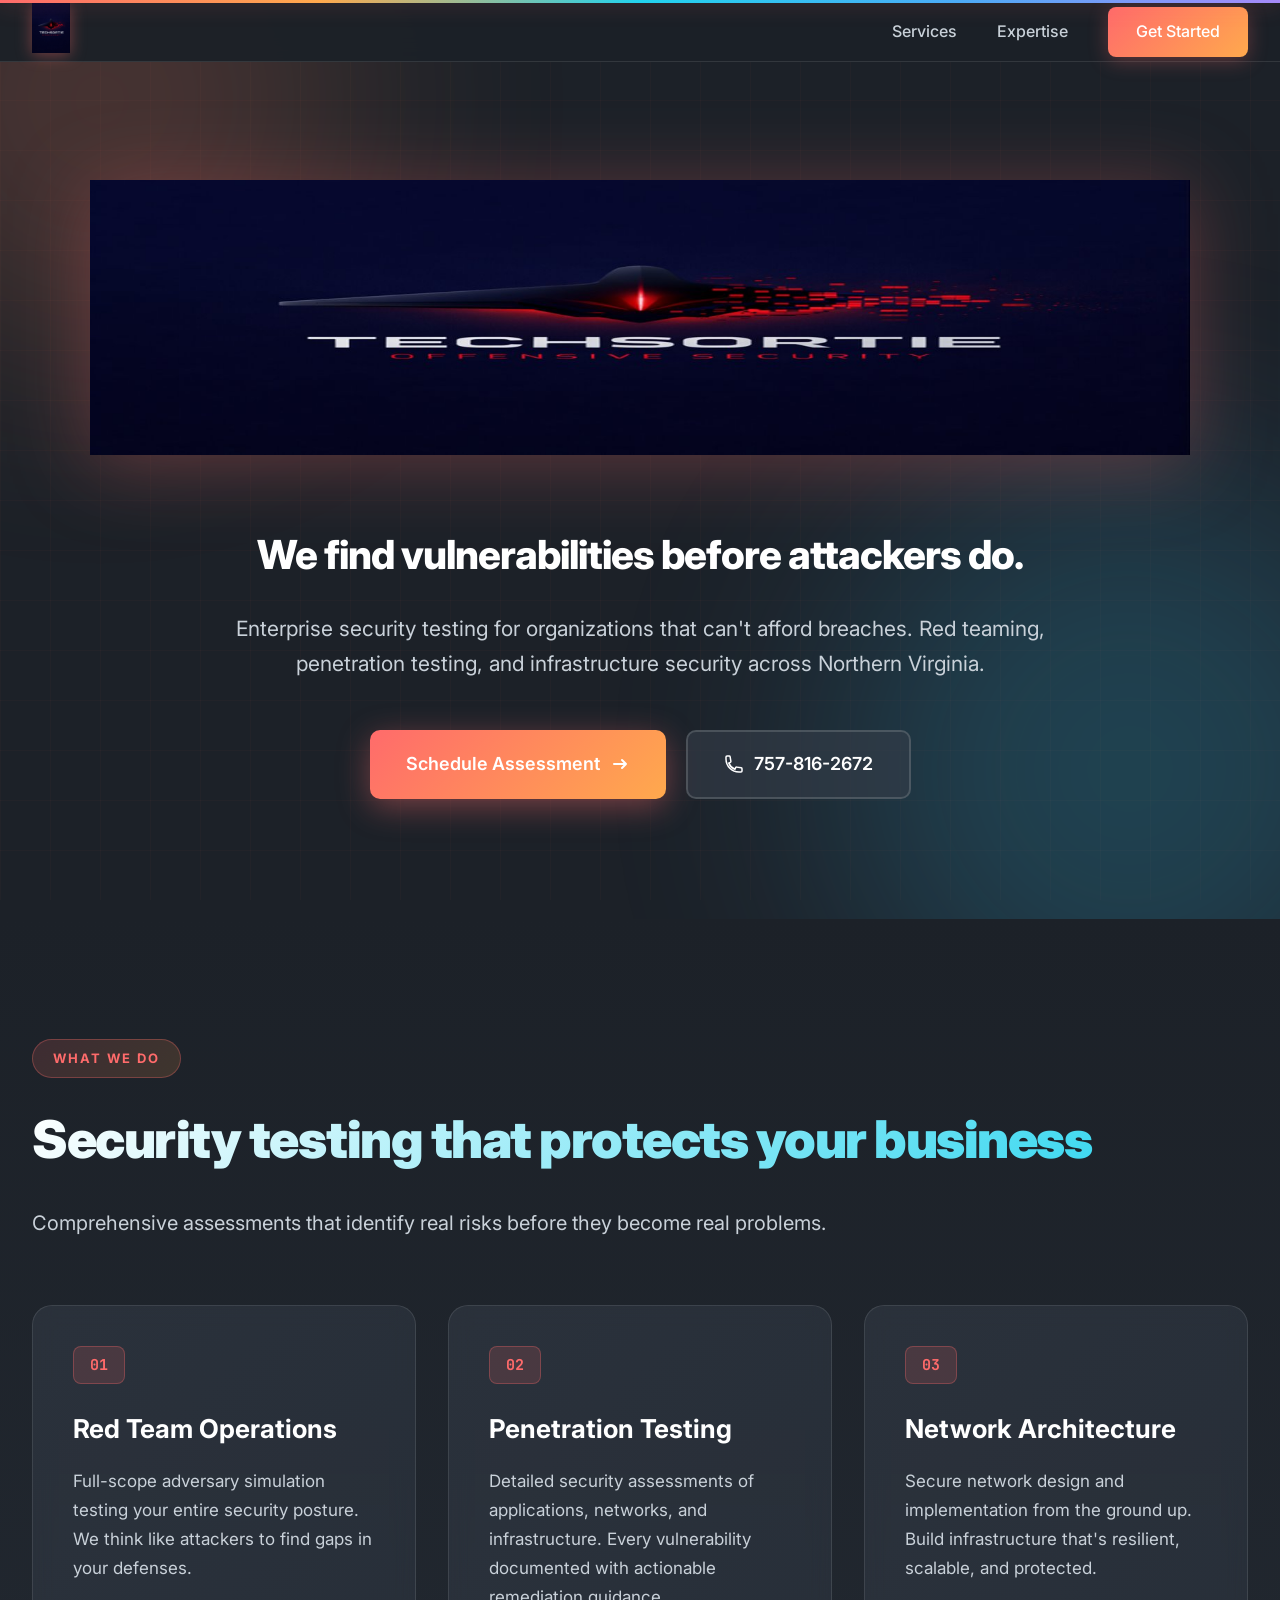
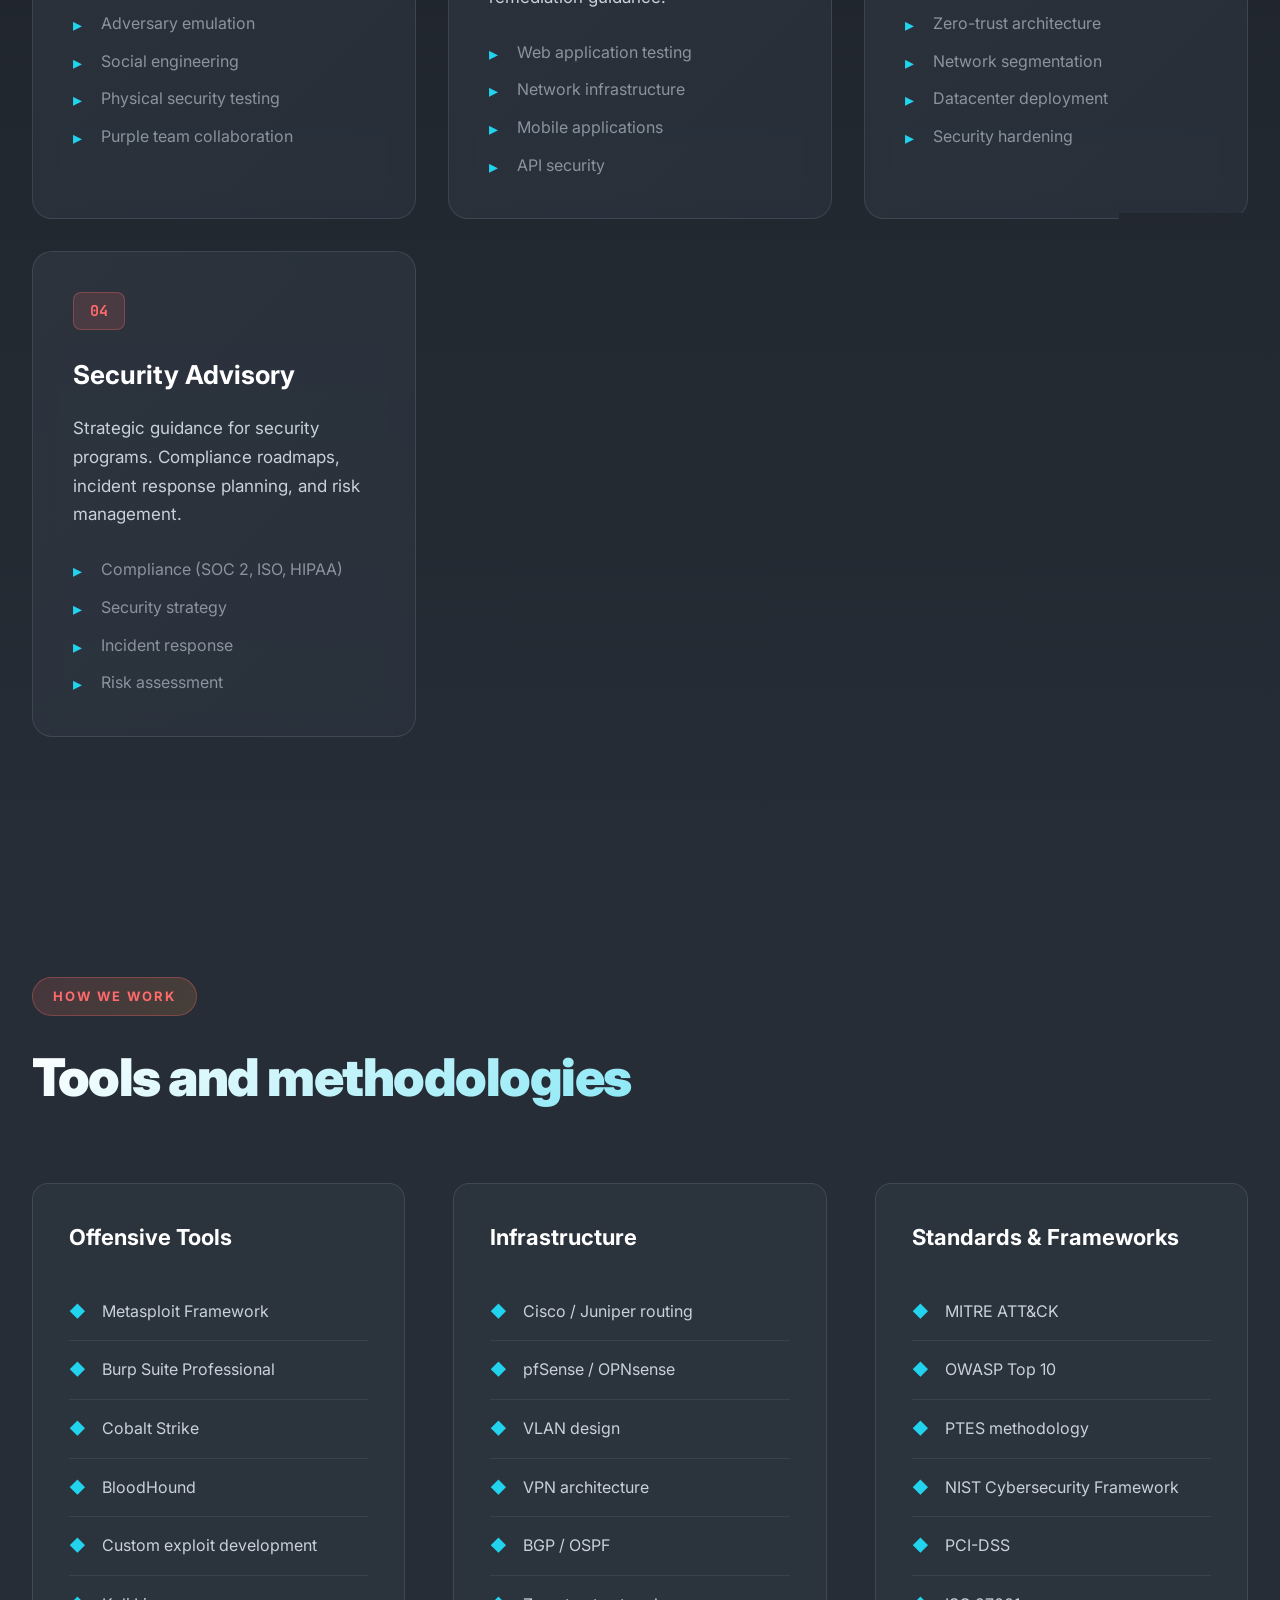
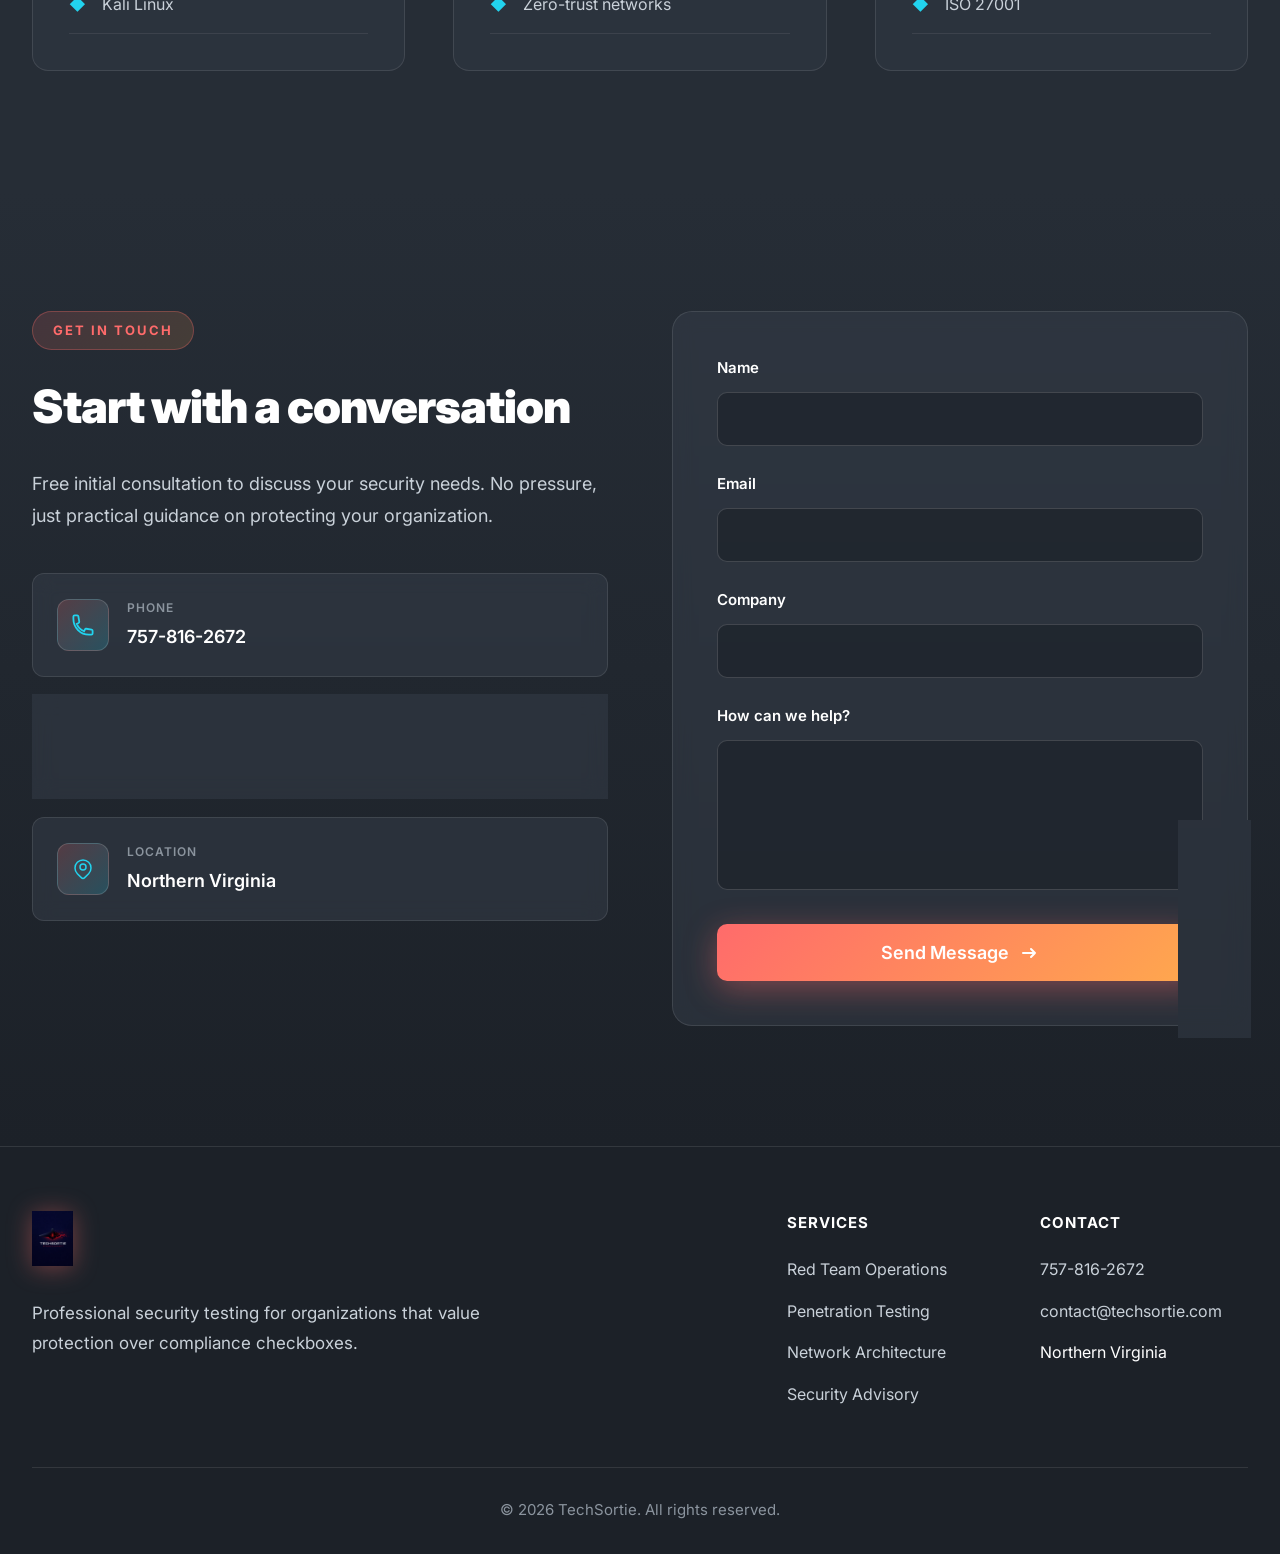
==== commit efad1f30: "Use actual dark logos, remove bad floating elements" ====
--- a/index.html
+++ b/index.html
@@ -22,7 +22,7 @@
     <nav class="nav">
         <div class="container nav-content">
             <div class="logo-wrapper">
-                <img src="techsortie_web_small.png" alt="TechSortie" class="nav-logo">
+                <img src="techsortie_dark_logo.png" alt="TechSortie" class="nav-logo">
             </div>
             <div class="nav-links">
                 <a href="#services">Services</a>
@@ -40,7 +40,7 @@
         
         <div class="container">
             <div class="hero-logo">
-                <img src="techsortie_print_large.png" alt="TechSortie Offensive Security" class="main-logo">
+                <img src="techsortie_banner.png" alt="TechSortie Offensive Security" class="main-logo">
             </div>
             <p class="hero-tagline">
                 We find vulnerabilities before attackers do.
@@ -254,7 +254,7 @@
         <div class="container">
             <div class="footer-content">
                 <div class="footer-brand">
-                    <img src="techsortie_alternate_logo.png" alt="TechSortie" class="footer-logo">
+                    <img src="techsortie_dark_logo.png" alt="TechSortie" class="footer-logo">
                     <p>Professional security testing for organizations that value protection over compliance checkboxes.</p>
                 </div>
                 <div class="footer-links">
--- a/styles.css
+++ b/styles.css
@@ -172,47 +172,6 @@
     overflow: hidden;
 }
 
-/* Large visible jet decorations */
-.hero::before,
-.hero::after {
-    content: '';
-    position: absolute;
-    width: 200px;
-    height: 200px;
-    background-image: url('techsortie_icon.png');
-    background-size: contain;
-    background-repeat: no-repeat;
-    background-position: center;
-    opacity: 0.12;
-    filter: brightness(1.2) drop-shadow(0 0 30px rgba(255, 107, 107, 0.4));
-    pointer-events: none;
-    z-index: 0;
-}
-
-.hero::before {
-    top: 80px;
-    left: -20px;
-    animation: floatJet 15s ease-in-out infinite;
-}
-
-.hero::after {
-    bottom: 60px;
-    right: -20px;
-    animation: floatJet 18s ease-in-out infinite 2s;
-    transform: rotate(180deg);
-}
-
-@keyframes floatJet {
-    0%, 100% { 
-        transform: translateY(0px) translateX(0px);
-        opacity: 0.12;
-    }
-    50% { 
-        transform: translateY(-40px) translateX(30px);
-        opacity: 0.18;
-    }
-}
-
 /* Colorful glowing orbs */
 .hero-glow-1,
 .hero-glow-2 {
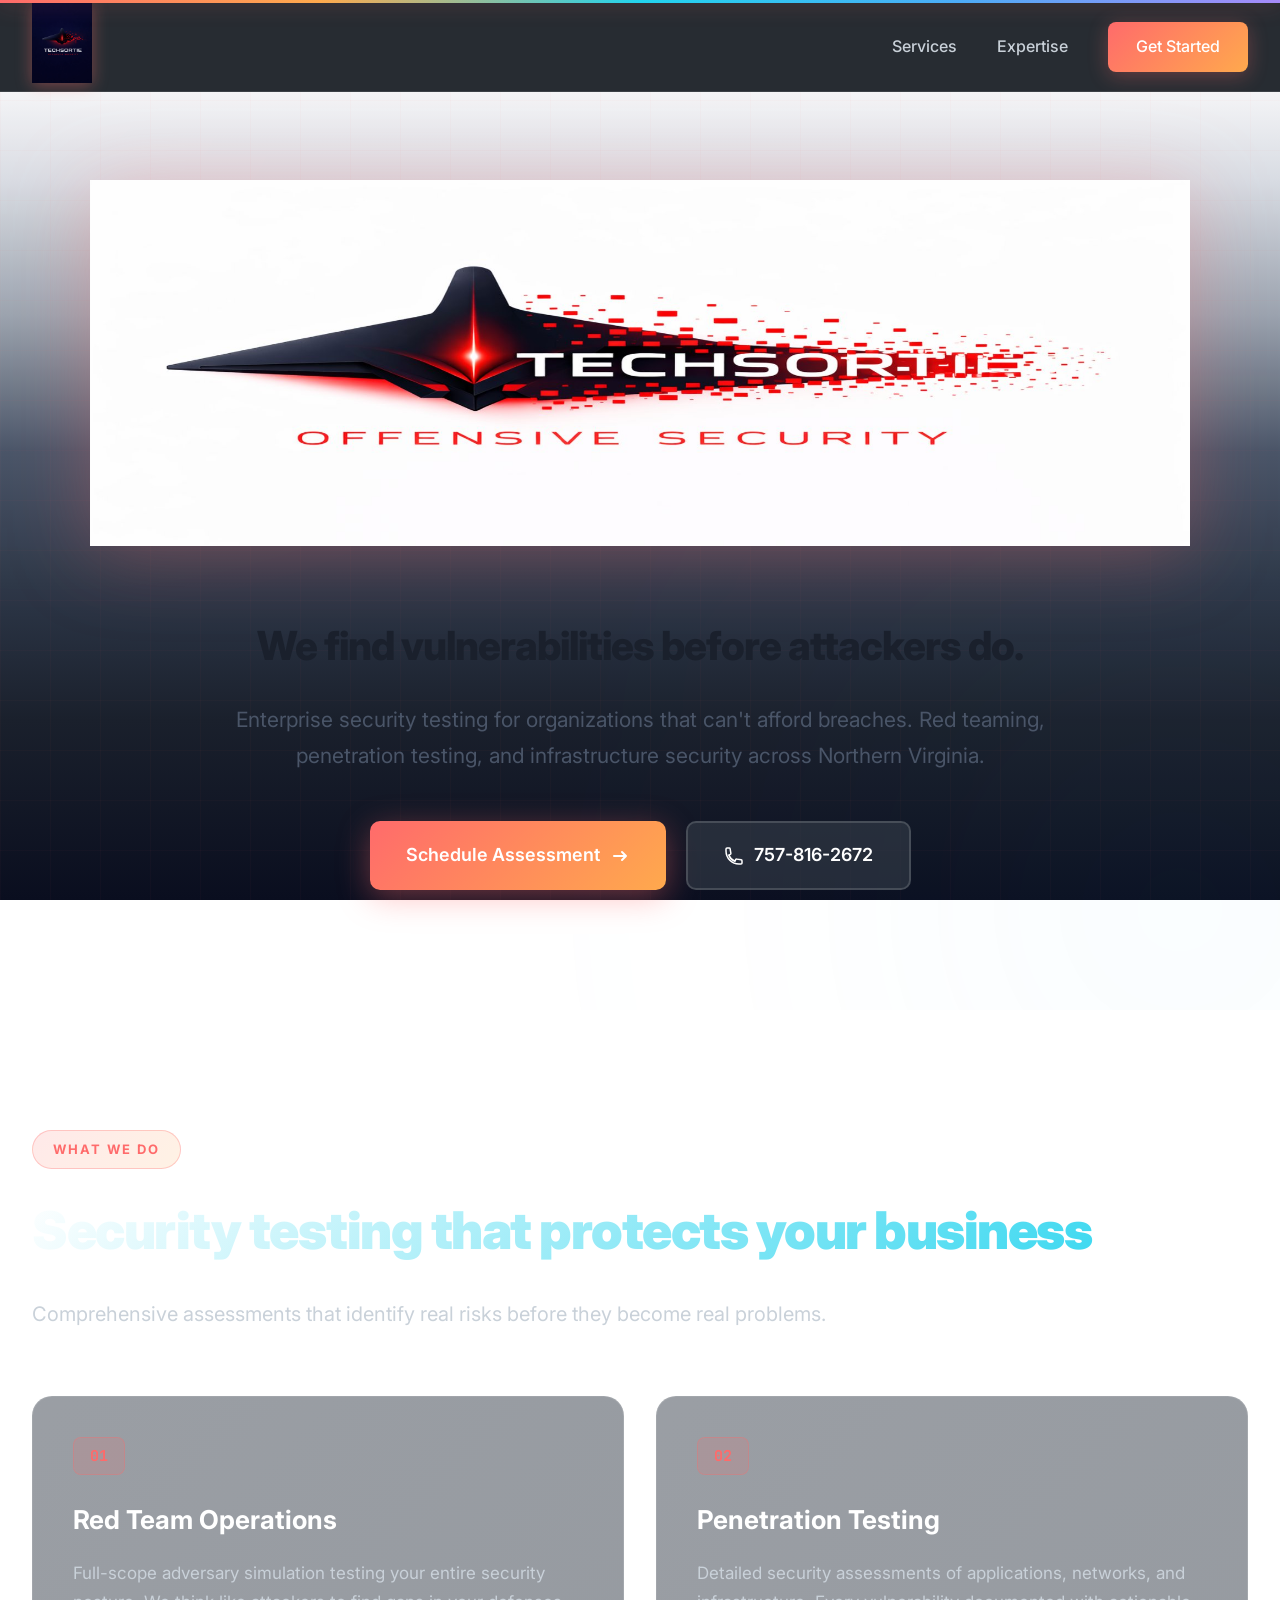
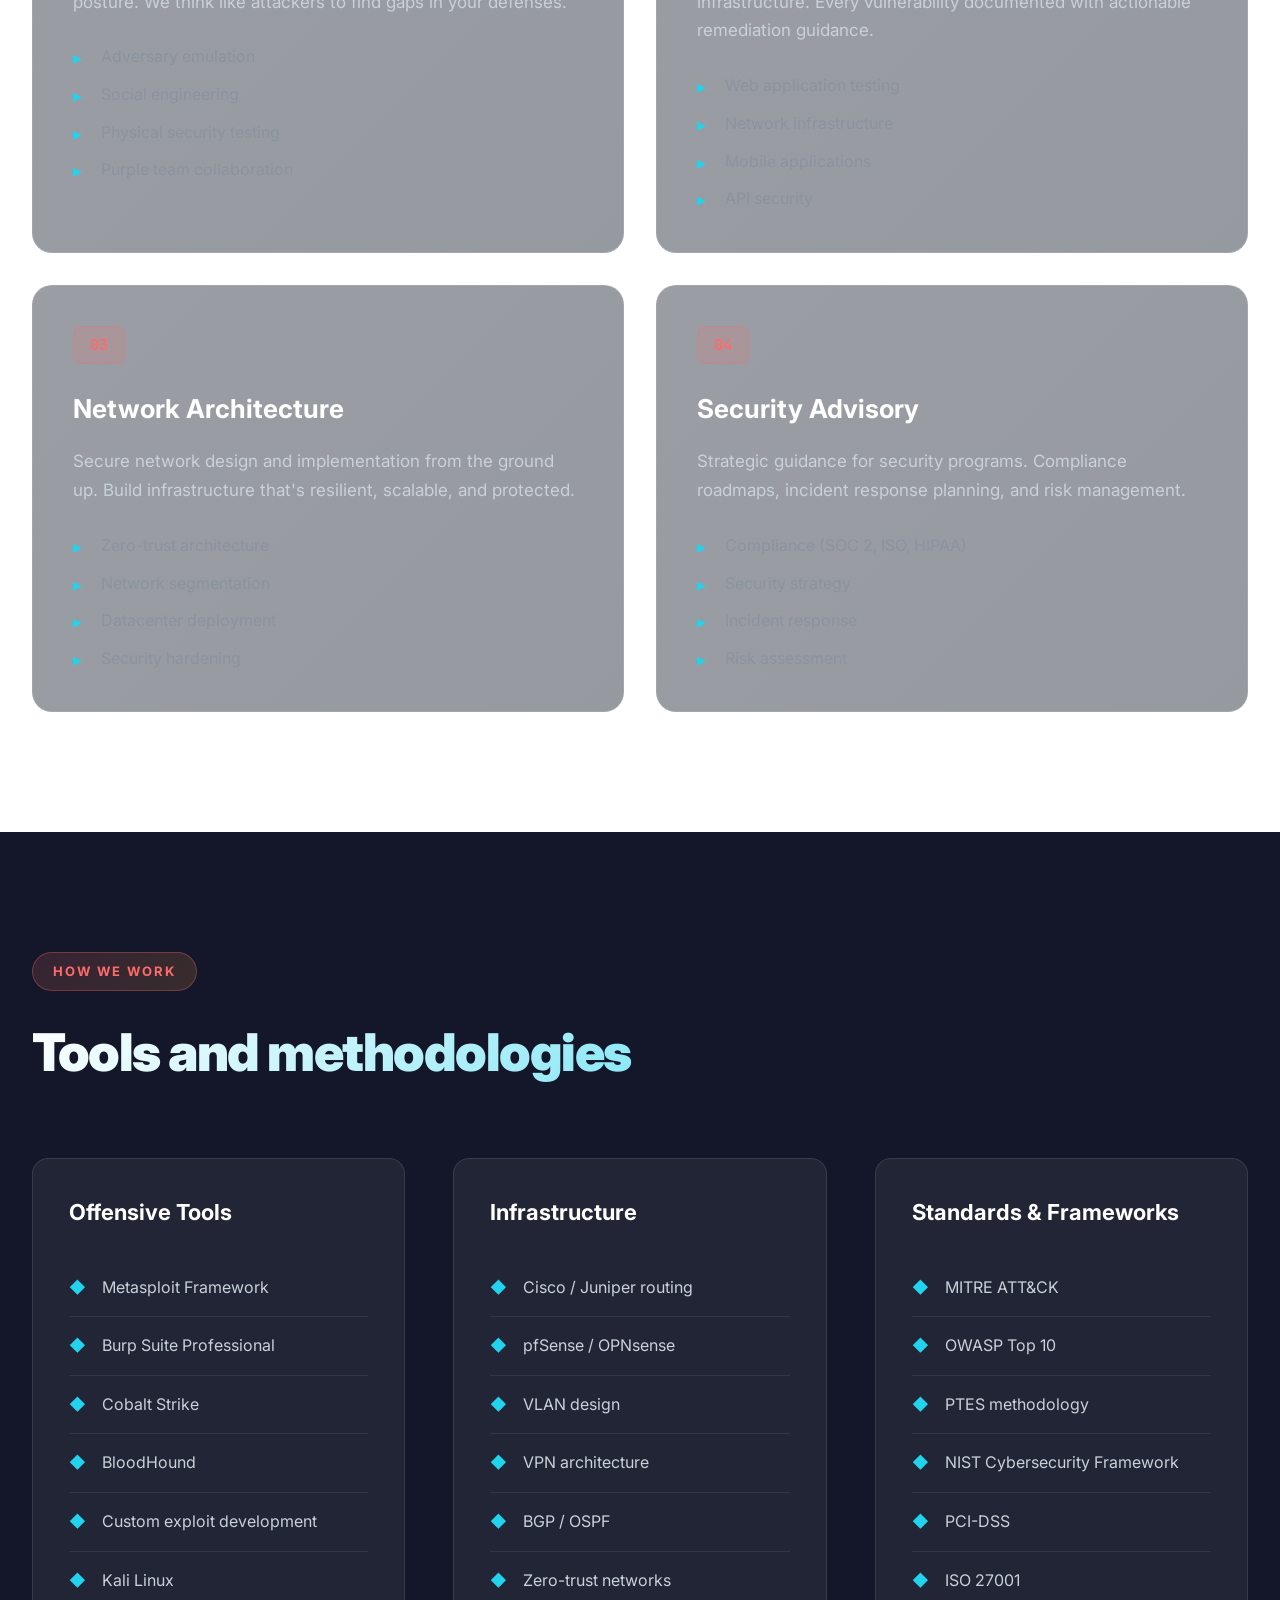
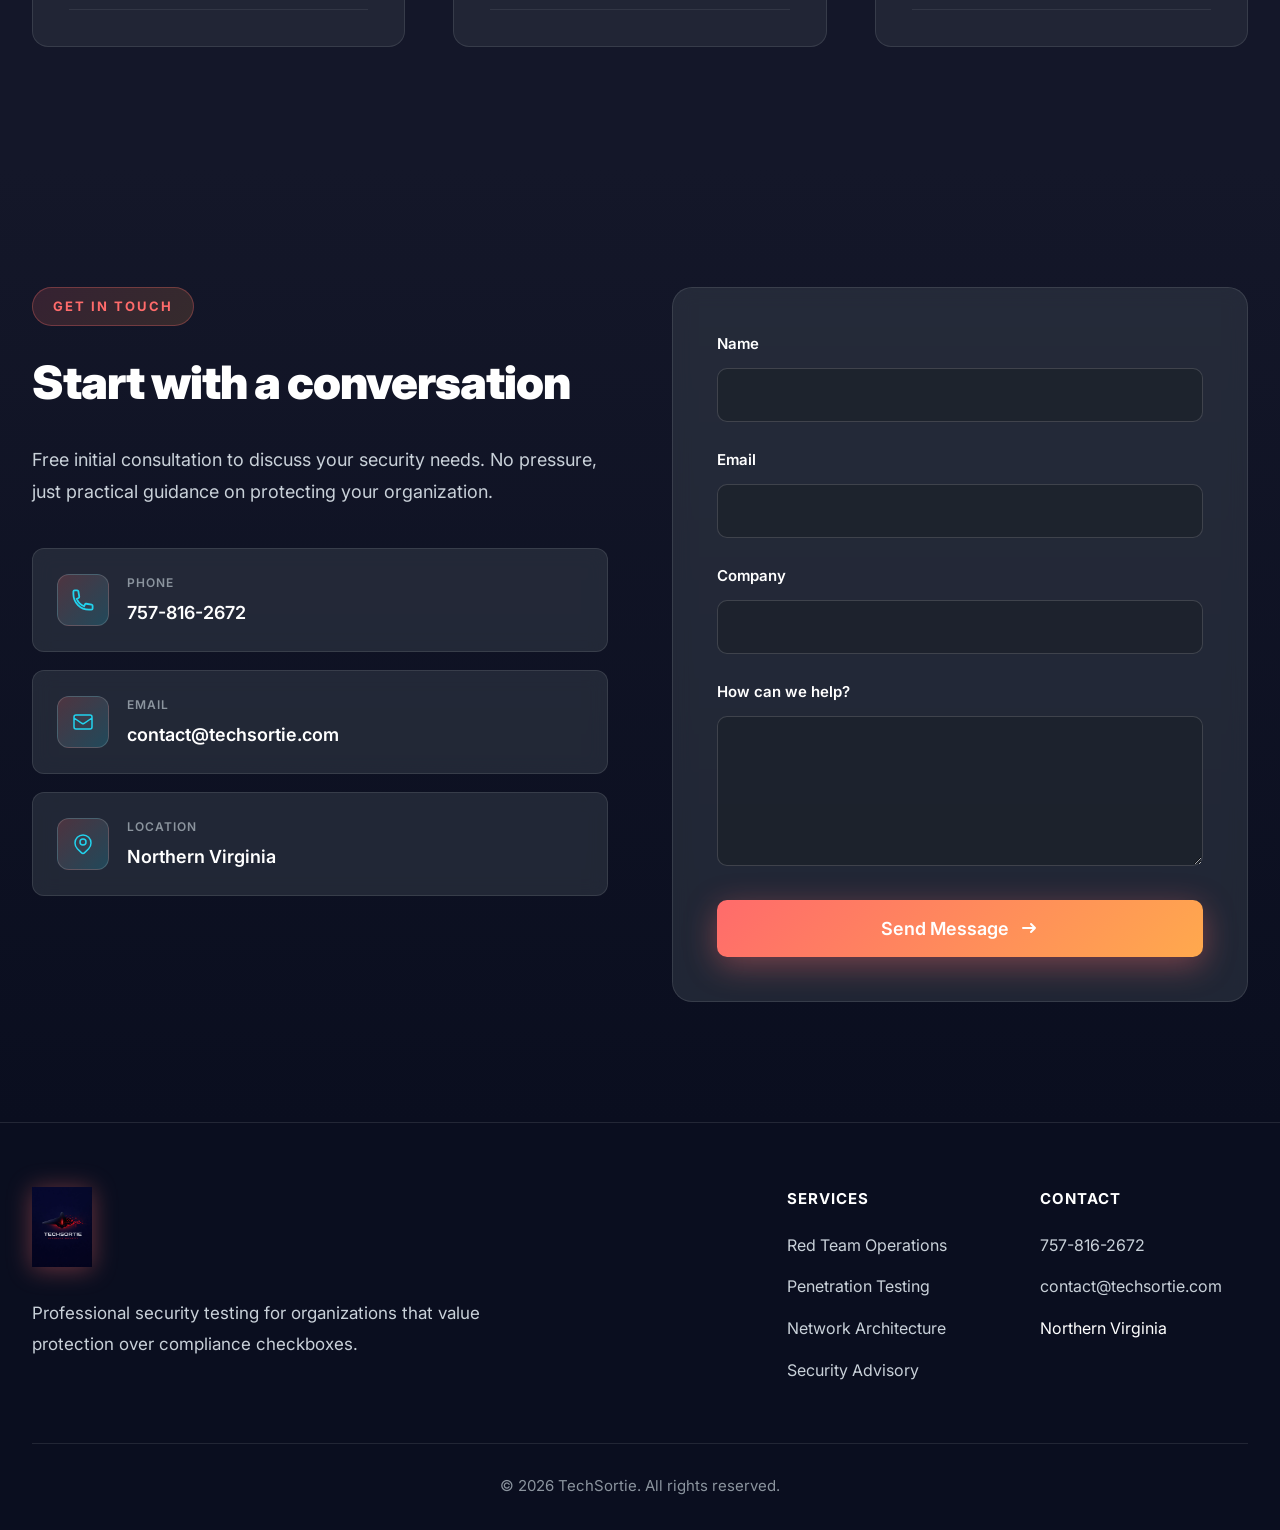
==== commit 7a015adf: "Add gradient background white to gunmetal to blue with new logos" ====
--- a/index.html
+++ b/index.html
@@ -40,7 +40,7 @@
         
         <div class="container">
             <div class="hero-logo">
-                <img src="techsortie_banner.png" alt="TechSortie Offensive Security" class="main-logo">
+                <img src="techsortie_web_large.png" alt="TechSortie Offensive Security" class="main-logo">
             </div>
             <p class="hero-tagline">
                 We find vulnerabilities before attackers do.
--- a/styles.css
+++ b/styles.css
@@ -1,9 +1,9 @@
 :root {
-    /* Sophisticated gunmetal palette with color accents */
-    --color-bg-primary: #1c2128;
-    --color-bg-secondary: #262d36;
-    --color-bg-card: #2d3642;
-    --color-bg-elevated: #363e4a;
+    /* Deep blue palette matching the banner logo */
+    --color-bg-primary: #0a0e1f;
+    --color-bg-secondary: #141729;
+    --color-bg-card: #1a1e35;
+    --color-bg-elevated: #212642;
     
     --color-text-primary: #ffffff;
     --color-text-secondary: #c9d1d9;
@@ -31,11 +31,22 @@
 
 body {
     font-family: var(--font-sans);
-    background: var(--color-bg-primary);
+    background: linear-gradient(180deg, 
+        #ffffff 0%,
+        #f5f5f7 10%,
+        #d8dce3 20%,
+        #9ba3af 35%,
+        #4a5568 50%,
+        #2d3748 65%,
+        #1a202c 80%,
+        #0a0e1f 100%
+    );
+    background-attachment: fixed;
     color: var(--color-text-primary);
     line-height: 1.6;
     -webkit-font-smoothing: antialiased;
     overflow-x: hidden;
+    min-height: 100vh;
 }
 
 /* Subtle animated grid */
@@ -101,7 +112,7 @@
 }
 
 .nav-logo {
-    height: 50px;
+    height: 80px;
     width: auto;
     filter: drop-shadow(0 2px 8px rgba(255, 107, 107, 0.4));
     transition: all 0.3s ease;
@@ -170,6 +181,7 @@
     text-align: center;
     position: relative;
     overflow: hidden;
+    background: transparent;
 }
 
 /* Colorful glowing orbs */
@@ -177,33 +189,34 @@
 .hero-glow-2 {
     position: absolute;
     border-radius: 50%;
-    filter: blur(120px);
-    opacity: 0.2;
+    filter: blur(140px);
+    opacity: 0.15;
     pointer-events: none;
     animation: pulse 10s ease-in-out infinite;
     z-index: 0;
+    mix-blend-mode: screen;
 }
 
 .hero-glow-1 {
-    top: -150px;
-    left: -150px;
-    width: 500px;
-    height: 500px;
-    background: radial-gradient(circle, var(--color-accent-red), var(--color-accent-orange));
-}
-
-.hero-glow-2 {
-    bottom: -150px;
-    right: -150px;
+    top: -250px;
+    left: -250px;
     width: 600px;
     height: 600px;
-    background: radial-gradient(circle, var(--color-accent-cyan), var(--color-accent-blue));
+    background: radial-gradient(circle, rgba(255, 107, 107, 0.4) 0%, rgba(255, 169, 77, 0.2) 40%, transparent 70%);
+}
+
+.hero-glow-2 {
+    bottom: -250px;
+    right: -250px;
+    width: 700px;
+    height: 700px;
+    background: radial-gradient(circle, rgba(34, 211, 238, 0.4) 0%, rgba(77, 171, 247, 0.2) 40%, transparent 70%);
     animation-delay: 5s;
 }
 
 @keyframes pulse {
-    0%, 100% { opacity: 0.2; transform: scale(1); }
-    50% { opacity: 0.3; transform: scale(1.1); }
+    0%, 100% { opacity: 0.12; transform: scale(1); }
+    50% { opacity: 0.2; transform: scale(1.05); }
 }
 
 .container {
@@ -246,7 +259,7 @@
 .hero-tagline {
     font-size: 40px;
     font-weight: 800;
-    color: var(--color-text-primary);
+    color: #1a202c;
     margin-bottom: 24px;
     animation: fadeInUp 1s ease forwards 0.3s;
     opacity: 0;
@@ -255,7 +268,7 @@
 
 .hero-description {
     font-size: 21px;
-    color: var(--color-text-secondary);
+    color: #4a5568;
     max-width: 850px;
     margin: 0 auto 48px;
     line-height: 1.7;
@@ -388,13 +401,13 @@
 /* Services with color */
 .services {
     padding: 120px 0;
-    background: linear-gradient(180deg, var(--color-bg-primary) 0%, var(--color-bg-secondary) 100%);
+    background: transparent;
     position: relative;
 }
 
 .services-grid {
     display: grid;
-    grid-template-columns: repeat(auto-fit, minmax(320px, 1fr));
+    grid-template-columns: repeat(2, 1fr);
     gap: 32px;
 }
 
@@ -752,7 +765,7 @@
 }
 
 .footer-logo {
-    height: 55px;
+    height: 80px;
     width: auto;
     margin-bottom: 24px;
     filter: drop-shadow(0 2px 12px rgba(255, 107, 107, 0.4));
@@ -830,6 +843,10 @@
         gap: 24px;
     }
     
+    .services-grid {
+        grid-template-columns: 1fr;
+    }
+    
     .hero {
         padding: 160px 0 100px;
     }
